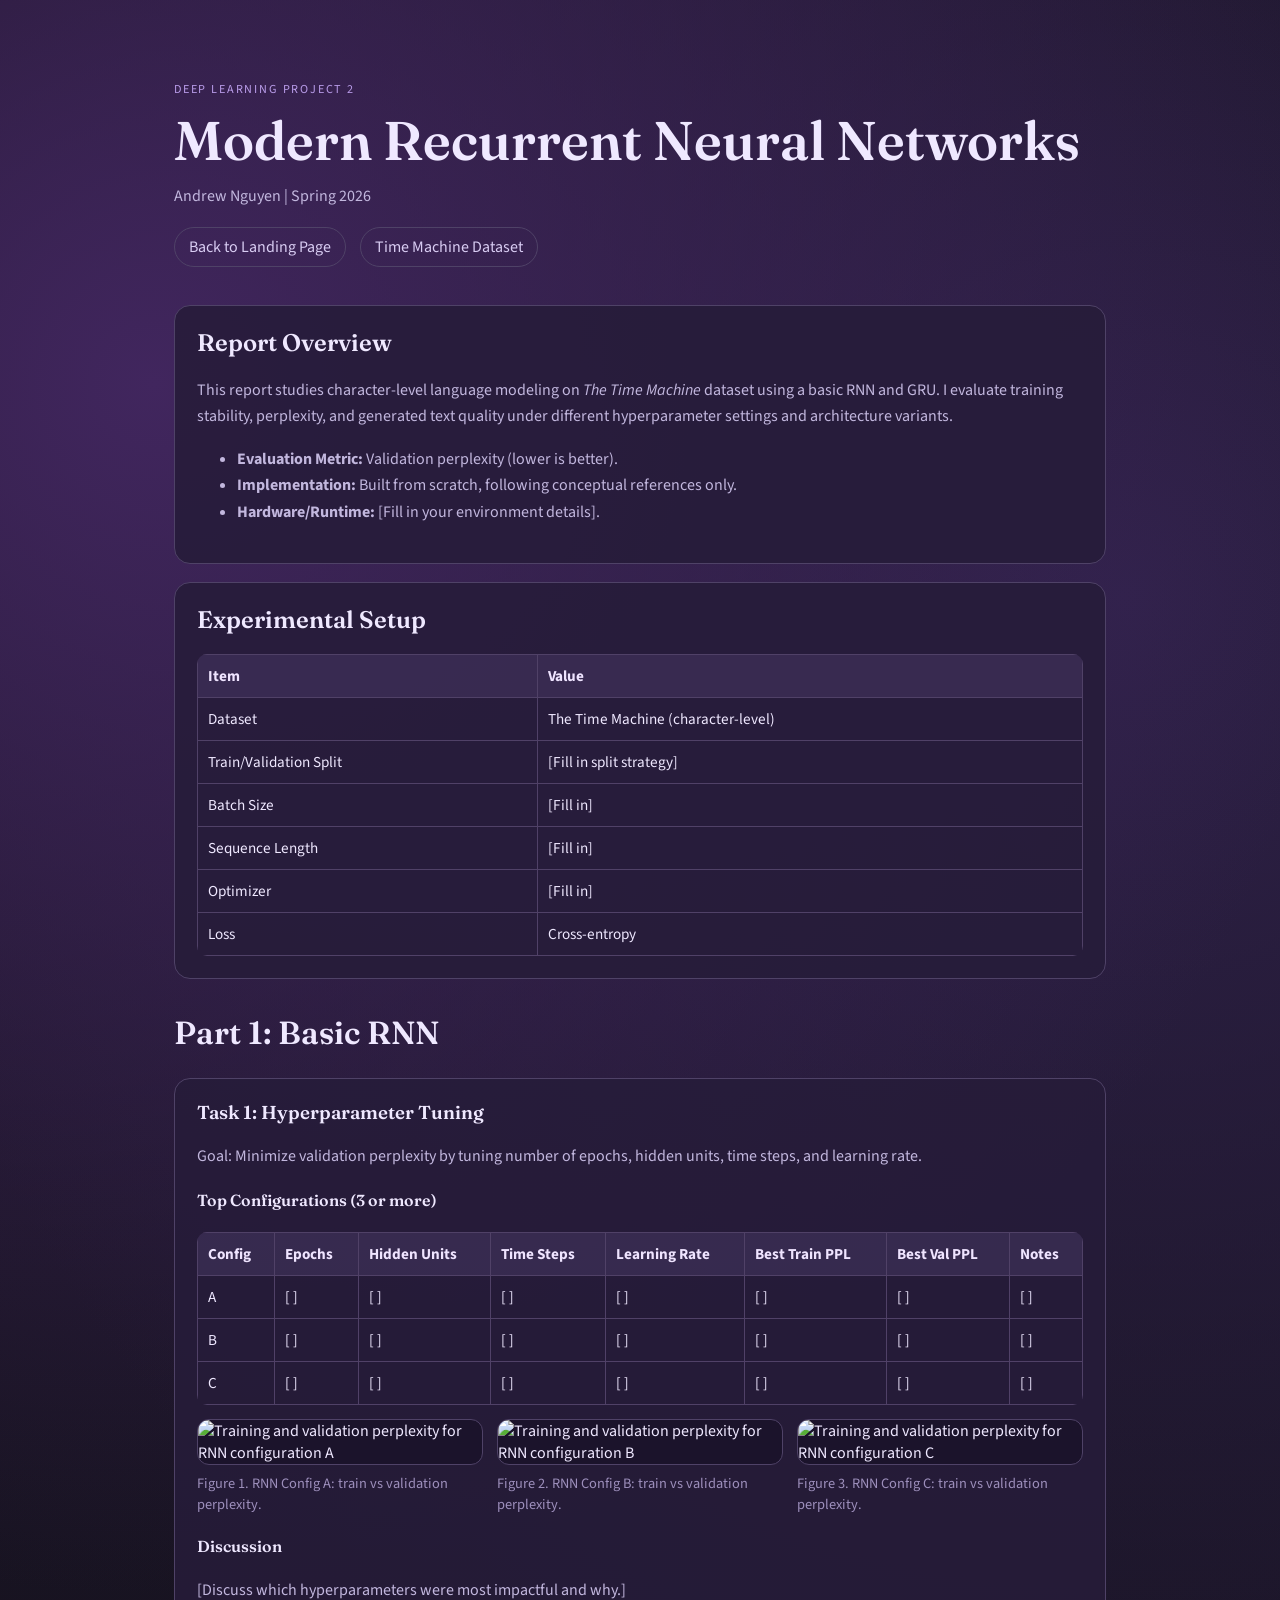
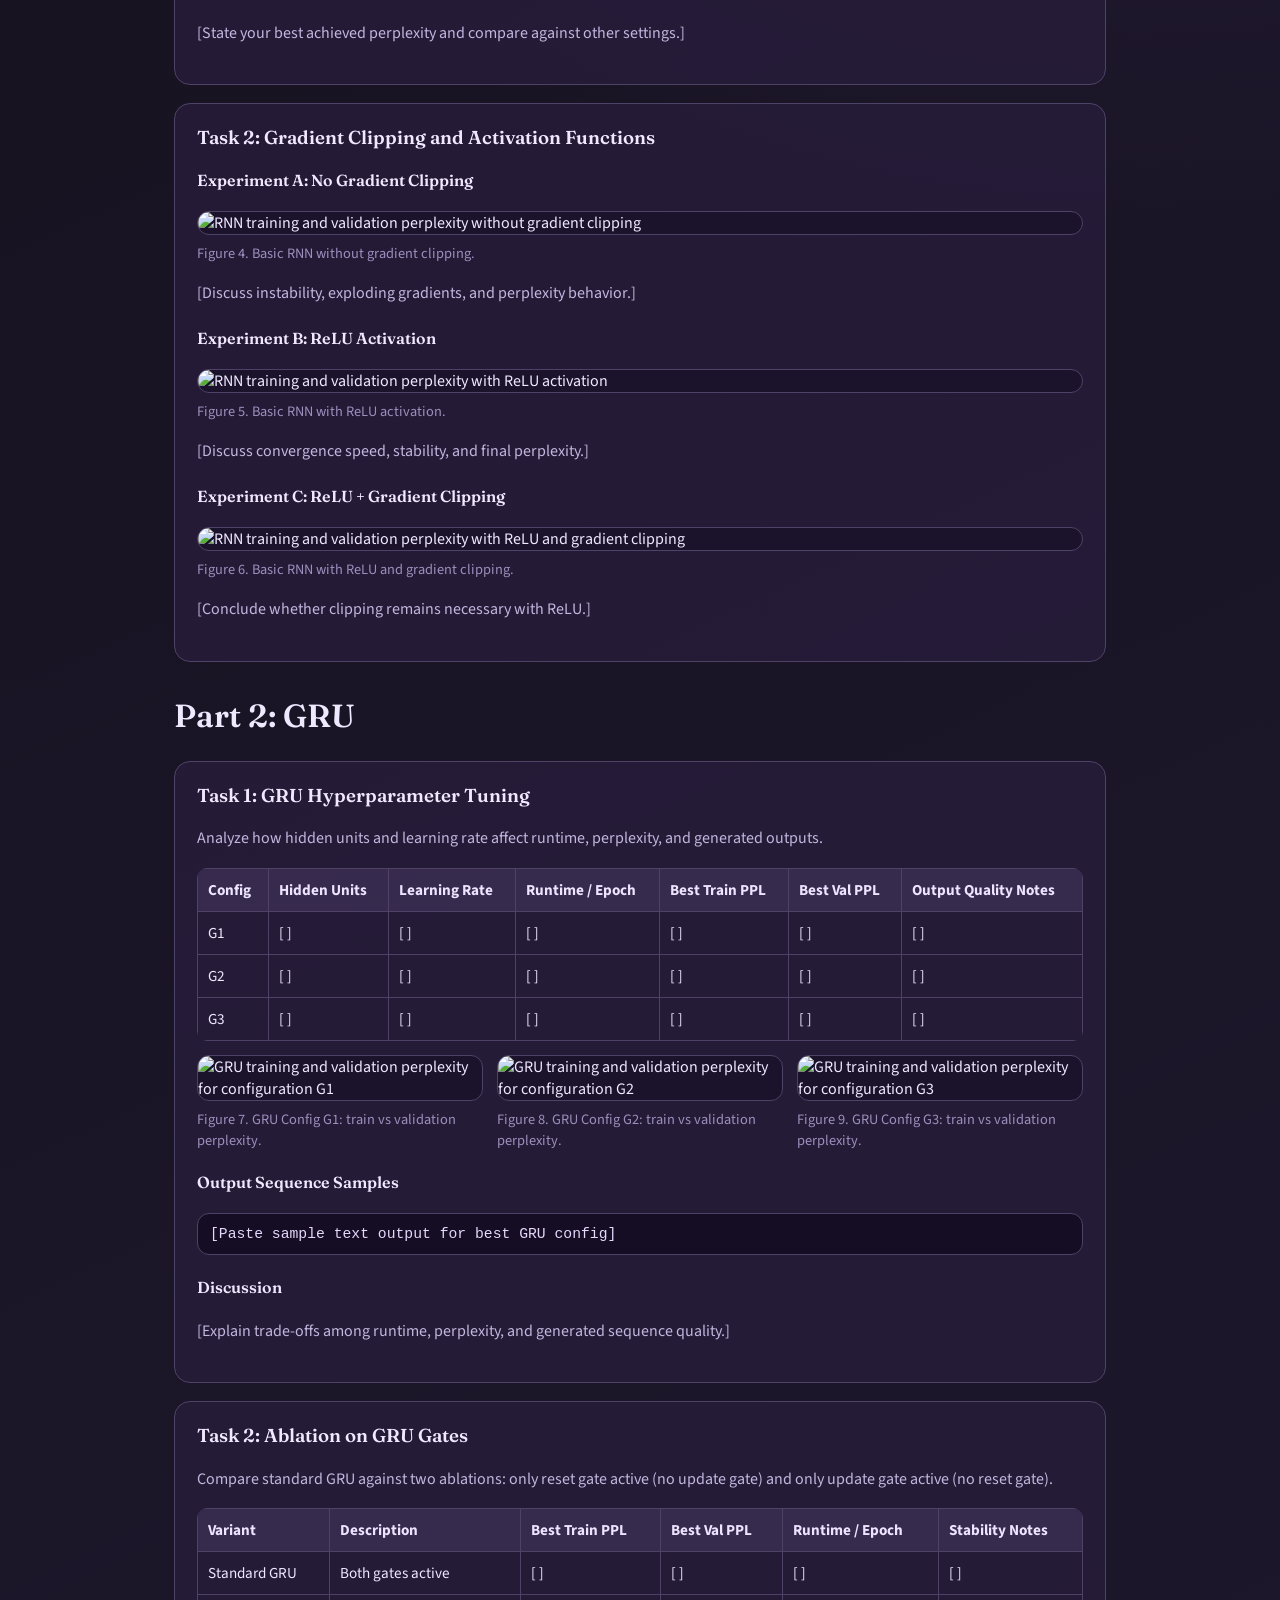
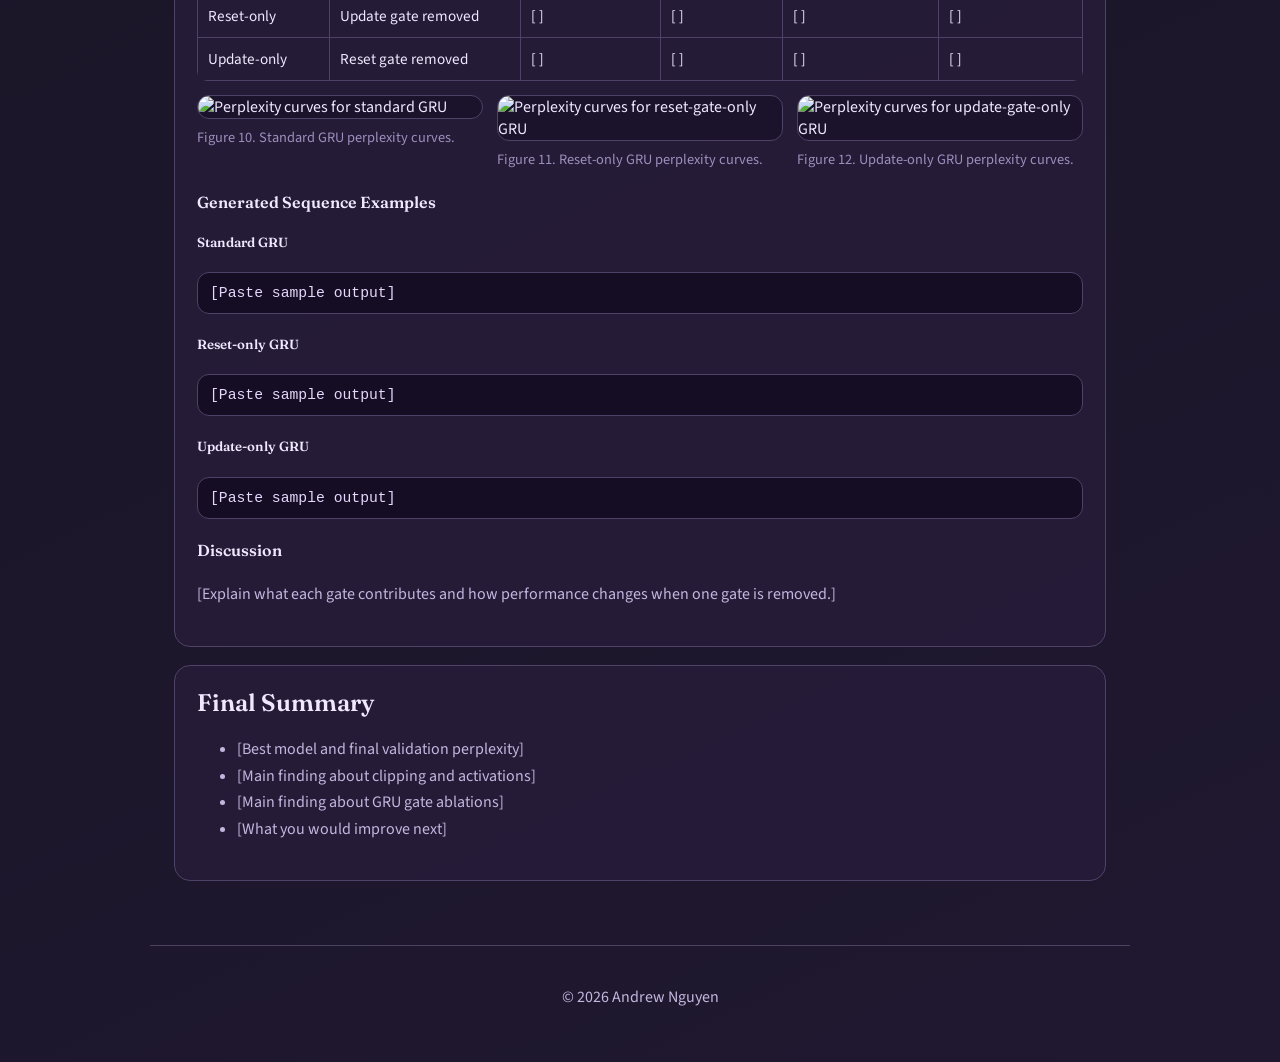
==== project2/index.html @ e14aa486 "project 2 skeleton page" ====
<!DOCTYPE html>
<html lang="en">
<head>
<meta charset="UTF-8">
<meta name="viewport" content="width=device-width, initial-scale=1.0">
<title>Project 2 | Modern Recurrent Neural Networks</title>
<link rel="preconnect" href="https://fonts.googleapis.com">
<link rel="preconnect" href="https://fonts.gstatic.com" crossorigin>
<link href="https://fonts.googleapis.com/css2?family=Fraunces:opsz,wght@9..144,500;9..144,700&family=Source+Sans+3:wght@400;500;600&display=swap" rel="stylesheet">
<link rel="stylesheet" href="project2.css">
</head>
<body>

<header class="hero">
  <p class="eyebrow">Deep Learning Project 2</p>
  <h1>Modern Recurrent Neural Networks</h1>
  <p class="subtitle">Andrew Nguyen | Spring 2026</p>
  <div class="hero-links">
    <a href="../index.html">Back to Landing Page</a>
    <a href="https://www.kaggle.com/datasets/alincijov/time-machine" target="_blank" rel="noopener noreferrer">Time Machine Dataset</a>
  </div>
</header>

<main class="container">
  <section class="card">
    <h2>Report Overview</h2>
    <p>
      This report studies character-level language modeling on <em>The Time Machine</em> dataset
      using a basic RNN and GRU. I evaluate training stability, perplexity, and generated text quality
      under different hyperparameter settings and architecture variants.
    </p>
    <ul>
      <li><strong>Evaluation Metric:</strong> Validation perplexity (lower is better).</li>
      <li><strong>Implementation:</strong> Built from scratch, following conceptual references only.</li>
      <li><strong>Hardware/Runtime:</strong> [Fill in your environment details].</li>
    </ul>
  </section>

  <section class="card">
    <h2>Experimental Setup</h2>
    <table>
      <thead>
        <tr>
          <th>Item</th>
          <th>Value</th>
        </tr>
      </thead>
      <tbody>
        <tr><td>Dataset</td><td>The Time Machine (character-level)</td></tr>
        <tr><td>Train/Validation Split</td><td>[Fill in split strategy]</td></tr>
        <tr><td>Batch Size</td><td>[Fill in]</td></tr>
        <tr><td>Sequence Length</td><td>[Fill in]</td></tr>
        <tr><td>Optimizer</td><td>[Fill in]</td></tr>
        <tr><td>Loss</td><td>Cross-entropy</td></tr>
      </tbody>
    </table>
  </section>

  <section class="section-title">
    <h2>Part 1: Basic RNN</h2>
  </section>

  <section class="card">
    <h3>Task 1: Hyperparameter Tuning</h3>
    <p>
      Goal: Minimize validation perplexity by tuning number of epochs, hidden units,
      time steps, and learning rate.
    </p>

    <h4>Top Configurations (3 or more)</h4>
    <table>
      <thead>
        <tr>
          <th>Config</th>
          <th>Epochs</th>
          <th>Hidden Units</th>
          <th>Time Steps</th>
          <th>Learning Rate</th>
          <th>Best Train PPL</th>
          <th>Best Val PPL</th>
          <th>Notes</th>
        </tr>
      </thead>
      <tbody>
        <tr><td>A</td><td>[ ]</td><td>[ ]</td><td>[ ]</td><td>[ ]</td><td>[ ]</td><td>[ ]</td><td>[ ]</td></tr>
        <tr><td>B</td><td>[ ]</td><td>[ ]</td><td>[ ]</td><td>[ ]</td><td>[ ]</td><td>[ ]</td><td>[ ]</td></tr>
        <tr><td>C</td><td>[ ]</td><td>[ ]</td><td>[ ]</td><td>[ ]</td><td>[ ]</td><td>[ ]</td><td>[ ]</td></tr>
      </tbody>
    </table>

    <div class="figure-grid">
      <figure>
        <img src="images/rnn_config_a_ppl.png" alt="Training and validation perplexity for RNN configuration A">
        <figcaption>Figure 1. RNN Config A: train vs validation perplexity.</figcaption>
      </figure>
      <figure>
        <img src="images/rnn_config_b_ppl.png" alt="Training and validation perplexity for RNN configuration B">
        <figcaption>Figure 2. RNN Config B: train vs validation perplexity.</figcaption>
      </figure>
      <figure>
        <img src="images/rnn_config_c_ppl.png" alt="Training and validation perplexity for RNN configuration C">
        <figcaption>Figure 3. RNN Config C: train vs validation perplexity.</figcaption>
      </figure>
    </div>

    <h4>Discussion</h4>
    <p>[Discuss which hyperparameters were most impactful and why.]</p>
    <p>[State your best achieved perplexity and compare against other settings.]</p>
  </section>

  <section class="card">
    <h3>Task 2: Gradient Clipping and Activation Functions</h3>

    <h4>Experiment A: No Gradient Clipping</h4>
    <figure>
      <img src="images/rnn_no_clip_ppl.png" alt="RNN training and validation perplexity without gradient clipping">
      <figcaption>Figure 4. Basic RNN without gradient clipping.</figcaption>
    </figure>
    <p>[Discuss instability, exploding gradients, and perplexity behavior.]</p>

    <h4>Experiment B: ReLU Activation</h4>
    <figure>
      <img src="images/rnn_relu_ppl.png" alt="RNN training and validation perplexity with ReLU activation">
      <figcaption>Figure 5. Basic RNN with ReLU activation.</figcaption>
    </figure>
    <p>[Discuss convergence speed, stability, and final perplexity.]</p>

    <h4>Experiment C: ReLU + Gradient Clipping</h4>
    <figure>
      <img src="images/rnn_relu_clip_ppl.png" alt="RNN training and validation perplexity with ReLU and gradient clipping">
      <figcaption>Figure 6. Basic RNN with ReLU and gradient clipping.</figcaption>
    </figure>
    <p>[Conclude whether clipping remains necessary with ReLU.]</p>
  </section>

  <section class="section-title">
    <h2>Part 2: GRU</h2>
  </section>

  <section class="card">
    <h3>Task 1: GRU Hyperparameter Tuning</h3>
    <p>
      Analyze how hidden units and learning rate affect runtime, perplexity, and generated outputs.
    </p>

    <table>
      <thead>
        <tr>
          <th>Config</th>
          <th>Hidden Units</th>
          <th>Learning Rate</th>
          <th>Runtime / Epoch</th>
          <th>Best Train PPL</th>
          <th>Best Val PPL</th>
          <th>Output Quality Notes</th>
        </tr>
      </thead>
      <tbody>
        <tr><td>G1</td><td>[ ]</td><td>[ ]</td><td>[ ]</td><td>[ ]</td><td>[ ]</td><td>[ ]</td></tr>
        <tr><td>G2</td><td>[ ]</td><td>[ ]</td><td>[ ]</td><td>[ ]</td><td>[ ]</td><td>[ ]</td></tr>
        <tr><td>G3</td><td>[ ]</td><td>[ ]</td><td>[ ]</td><td>[ ]</td><td>[ ]</td><td>[ ]</td></tr>
      </tbody>
    </table>

    <div class="figure-grid">
      <figure>
        <img src="images/gru_config_g1_ppl.png" alt="GRU training and validation perplexity for configuration G1">
        <figcaption>Figure 7. GRU Config G1: train vs validation perplexity.</figcaption>
      </figure>
      <figure>
        <img src="images/gru_config_g2_ppl.png" alt="GRU training and validation perplexity for configuration G2">
        <figcaption>Figure 8. GRU Config G2: train vs validation perplexity.</figcaption>
      </figure>
      <figure>
        <img src="images/gru_config_g3_ppl.png" alt="GRU training and validation perplexity for configuration G3">
        <figcaption>Figure 9. GRU Config G3: train vs validation perplexity.</figcaption>
      </figure>
    </div>

    <h4>Output Sequence Samples</h4>
    <pre><code>[Paste sample text output for best GRU config]</code></pre>

    <h4>Discussion</h4>
    <p>[Explain trade-offs among runtime, perplexity, and generated sequence quality.]</p>
  </section>

  <section class="card">
    <h3>Task 2: Ablation on GRU Gates</h3>
    <p>
      Compare standard GRU against two ablations:
      only reset gate active (no update gate) and only update gate active (no reset gate).
    </p>

    <table>
      <thead>
        <tr>
          <th>Variant</th>
          <th>Description</th>
          <th>Best Train PPL</th>
          <th>Best Val PPL</th>
          <th>Runtime / Epoch</th>
          <th>Stability Notes</th>
        </tr>
      </thead>
      <tbody>
        <tr><td>Standard GRU</td><td>Both gates active</td><td>[ ]</td><td>[ ]</td><td>[ ]</td><td>[ ]</td></tr>
        <tr><td>Reset-only</td><td>Update gate removed</td><td>[ ]</td><td>[ ]</td><td>[ ]</td><td>[ ]</td></tr>
        <tr><td>Update-only</td><td>Reset gate removed</td><td>[ ]</td><td>[ ]</td><td>[ ]</td><td>[ ]</td></tr>
      </tbody>
    </table>

    <div class="figure-grid">
      <figure>
        <img src="images/gru_standard_ppl.png" alt="Perplexity curves for standard GRU">
        <figcaption>Figure 10. Standard GRU perplexity curves.</figcaption>
      </figure>
      <figure>
        <img src="images/gru_reset_only_ppl.png" alt="Perplexity curves for reset-gate-only GRU">
        <figcaption>Figure 11. Reset-only GRU perplexity curves.</figcaption>
      </figure>
      <figure>
        <img src="images/gru_update_only_ppl.png" alt="Perplexity curves for update-gate-only GRU">
        <figcaption>Figure 12. Update-only GRU perplexity curves.</figcaption>
      </figure>
    </div>

    <h4>Generated Sequence Examples</h4>
    <h5>Standard GRU</h5>
    <pre><code>[Paste sample output]</code></pre>
    <h5>Reset-only GRU</h5>
    <pre><code>[Paste sample output]</code></pre>
    <h5>Update-only GRU</h5>
    <pre><code>[Paste sample output]</code></pre>

    <h4>Discussion</h4>
    <p>[Explain what each gate contributes and how performance changes when one gate is removed.]</p>
  </section>

  <section class="card">
    <h2>Final Summary</h2>
    <ul>
      <li>[Best model and final validation perplexity]</li>
      <li>[Main finding about clipping and activations]</li>
      <li>[Main finding about GRU gate ablations]</li>
      <li>[What you would improve next]</li>
    </ul>
  </section>
</main>

<footer class="site-footer">
  <p>© 2026 Andrew Nguyen</p>
</footer>

</body>
</html>
---- project2/project2.css ----
:root {
  --bg-dark: #14111a;
  --bg-mid: #1f1830;
  --panel: rgba(38, 28, 57, 0.88);
  --line: #4f4267;
  --text-main: #efe8ff;
  --text-soft: #c2b7de;
  --text-muted: #9d8fbc;
  --accent: #d9cdf3;
  --accent-strong: #b99ce9;
}

* {
  box-sizing: border-box;
}

body {
  margin: 0;
  min-height: 100vh;
  font-family: "Source Sans 3", "Trebuchet MS", sans-serif;
  color: var(--text-main);
  background:
    radial-gradient(circle at 12% 9%, #41265e 0%, rgba(65, 38, 94, 0) 30%),
    radial-gradient(circle at 88% 14%, #2f2149 0%, rgba(47, 33, 73, 0) 33%),
    linear-gradient(155deg, var(--bg-dark) 0%, var(--bg-mid) 100%);
}

.hero {
  max-width: 980px;
  margin: 0 auto;
  padding: 80px 24px 30px;
}

.eyebrow {
  margin: 0;
  font-size: 0.76rem;
  letter-spacing: 0.15em;
  text-transform: uppercase;
  color: var(--accent-strong);
}

h1,
h2,
h3,
h4,
h5 {
  font-family: "Fraunces", Georgia, serif;
  font-weight: 600;
}

.hero h1 {
  margin: 12px 0 0;
  font-size: clamp(2rem, 6vw, 3.4rem);
  line-height: 1.08;
}

.subtitle {
  margin: 12px 0 0;
  color: var(--text-soft);
}

.hero-links {
  margin-top: 18px;
  display: flex;
  gap: 14px;
  flex-wrap: wrap;
}

.hero-links a {
  color: var(--accent);
  text-decoration: none;
  border: 1px solid var(--line);
  border-radius: 999px;
  padding: 8px 14px;
}

.hero-links a:hover,
.hero-links a:focus-visible {
  border-color: var(--accent-strong);
  background: rgba(185, 156, 233, 0.14);
}

.container {
  max-width: 980px;
  margin: 0 auto;
  padding: 8px 24px 64px;
  display: grid;
  gap: 18px;
}

.section-title {
  margin-top: 8px;
}

.section-title h2 {
  margin: 8px 0;
  font-size: clamp(1.4rem, 3.4vw, 2rem);
}

.card {
  border: 1px solid var(--line);
  border-radius: 16px;
  background: var(--panel);
  padding: 22px;
}

.card h2,
.card h3 {
  margin-top: 0;
}

p,
li {
  color: var(--text-soft);
  line-height: 1.65;
}

table {
  width: 100%;
  border-collapse: collapse;
  margin-top: 10px;
  overflow: hidden;
  border-radius: 10px;
}

th,
td {
  border: 1px solid #504167;
  padding: 10px;
  text-align: left;
  vertical-align: top;
  font-size: 0.95rem;
}

th {
  background: rgba(88, 70, 120, 0.34);
  color: #efe4ff;
}

.figure-grid {
  margin-top: 14px;
  display: grid;
  gap: 14px;
  grid-template-columns: repeat(auto-fit, minmax(220px, 1fr));
}

figure {
  margin: 0;
}

img {
  width: 100%;
  border-radius: 12px;
  border: 1px solid var(--line);
  background: rgba(25, 18, 40, 0.8);
  display: block;
}

figcaption {
  margin-top: 8px;
  color: var(--text-muted);
  font-size: 0.9rem;
}

pre {
  margin-top: 8px;
  background: rgba(20, 13, 34, 0.92);
  border: 1px solid var(--line);
  border-radius: 12px;
  padding: 12px;
  overflow-x: auto;
}

code {
  font-family: Consolas, "Courier New", monospace;
  font-size: 0.92rem;
  color: #e4d8fc;
}

.site-footer {
  max-width: 980px;
  margin: 0 auto;
  border-top: 1px solid rgba(157, 143, 188, 0.35);
  text-align: center;
  color: var(--text-muted);
  padding: 22px 24px 36px;
}

@media (max-width: 760px) {
  .hero {
    padding: 62px 18px 24px;
  }

  .container {
    padding: 8px 18px 48px;
  }

  .card {
    padding: 18px;
  }

  th,
  td {
    font-size: 0.88rem;
    padding: 8px;
  }
}
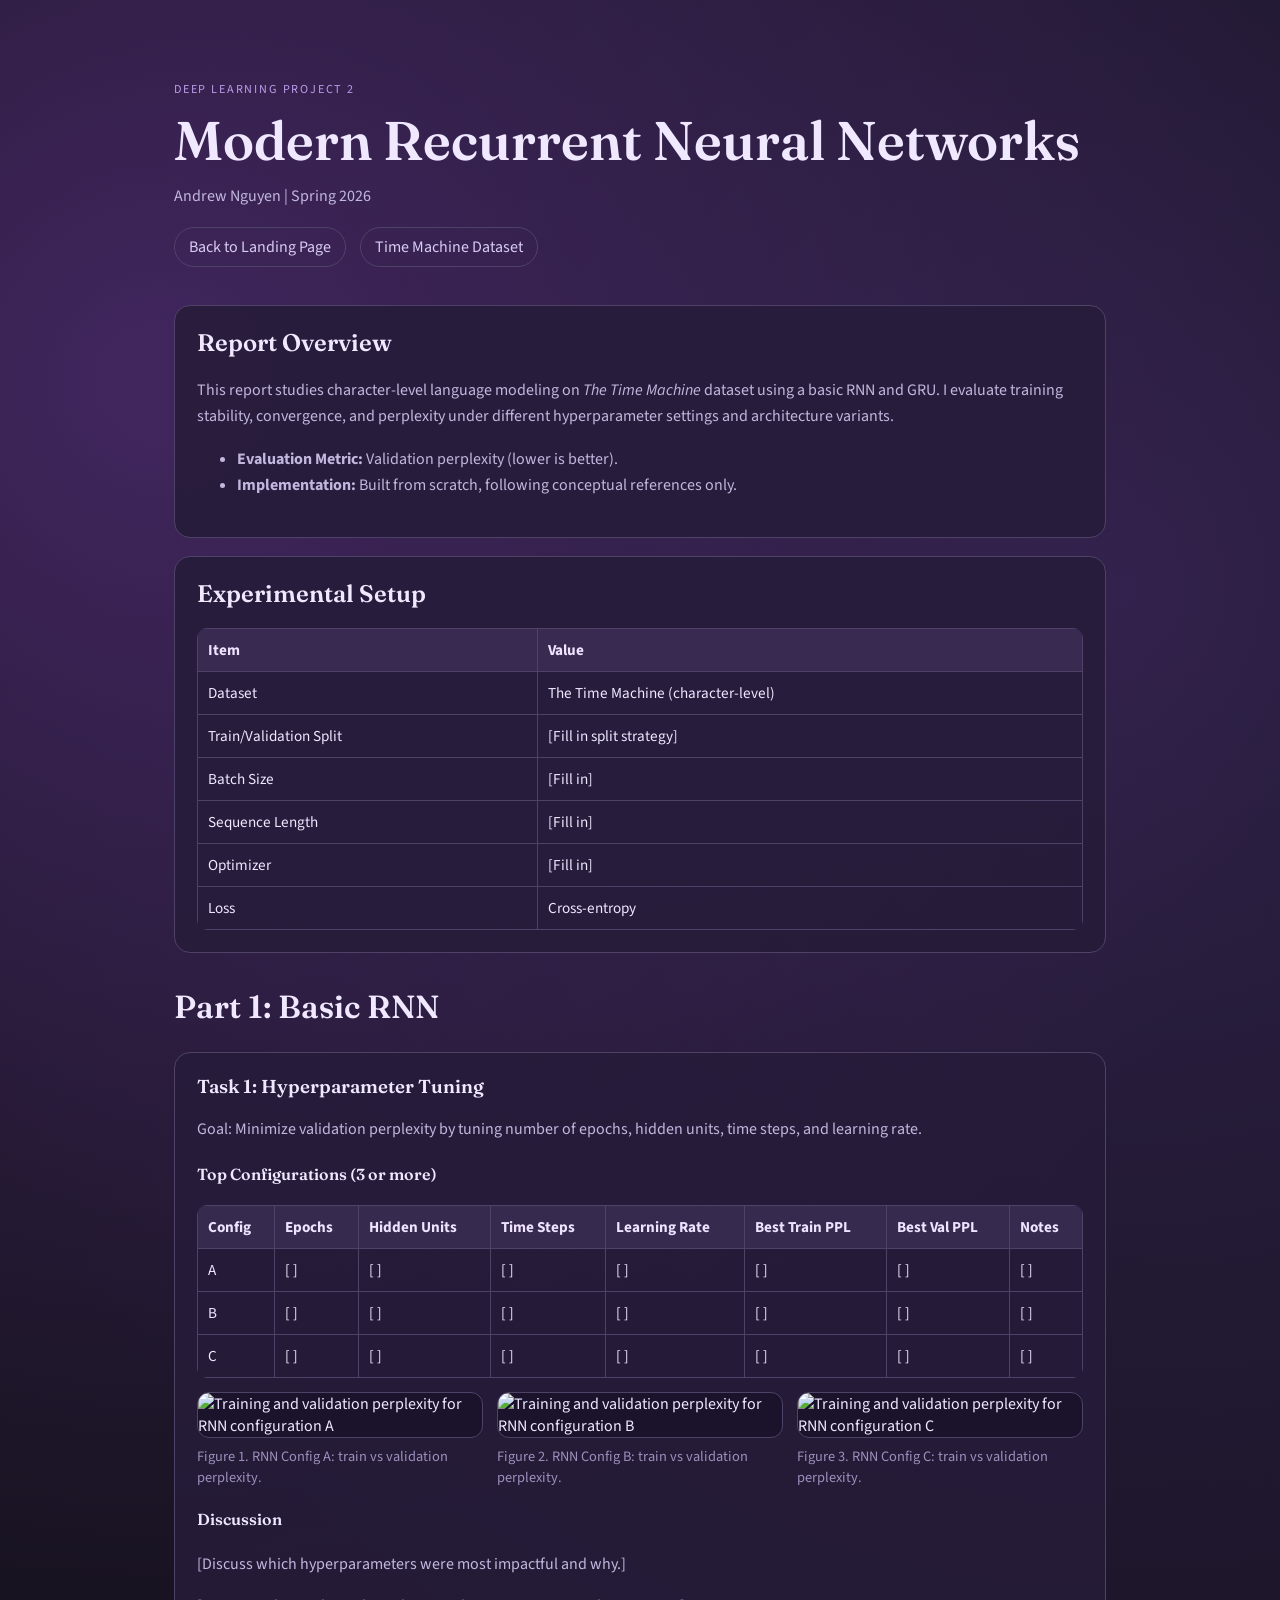
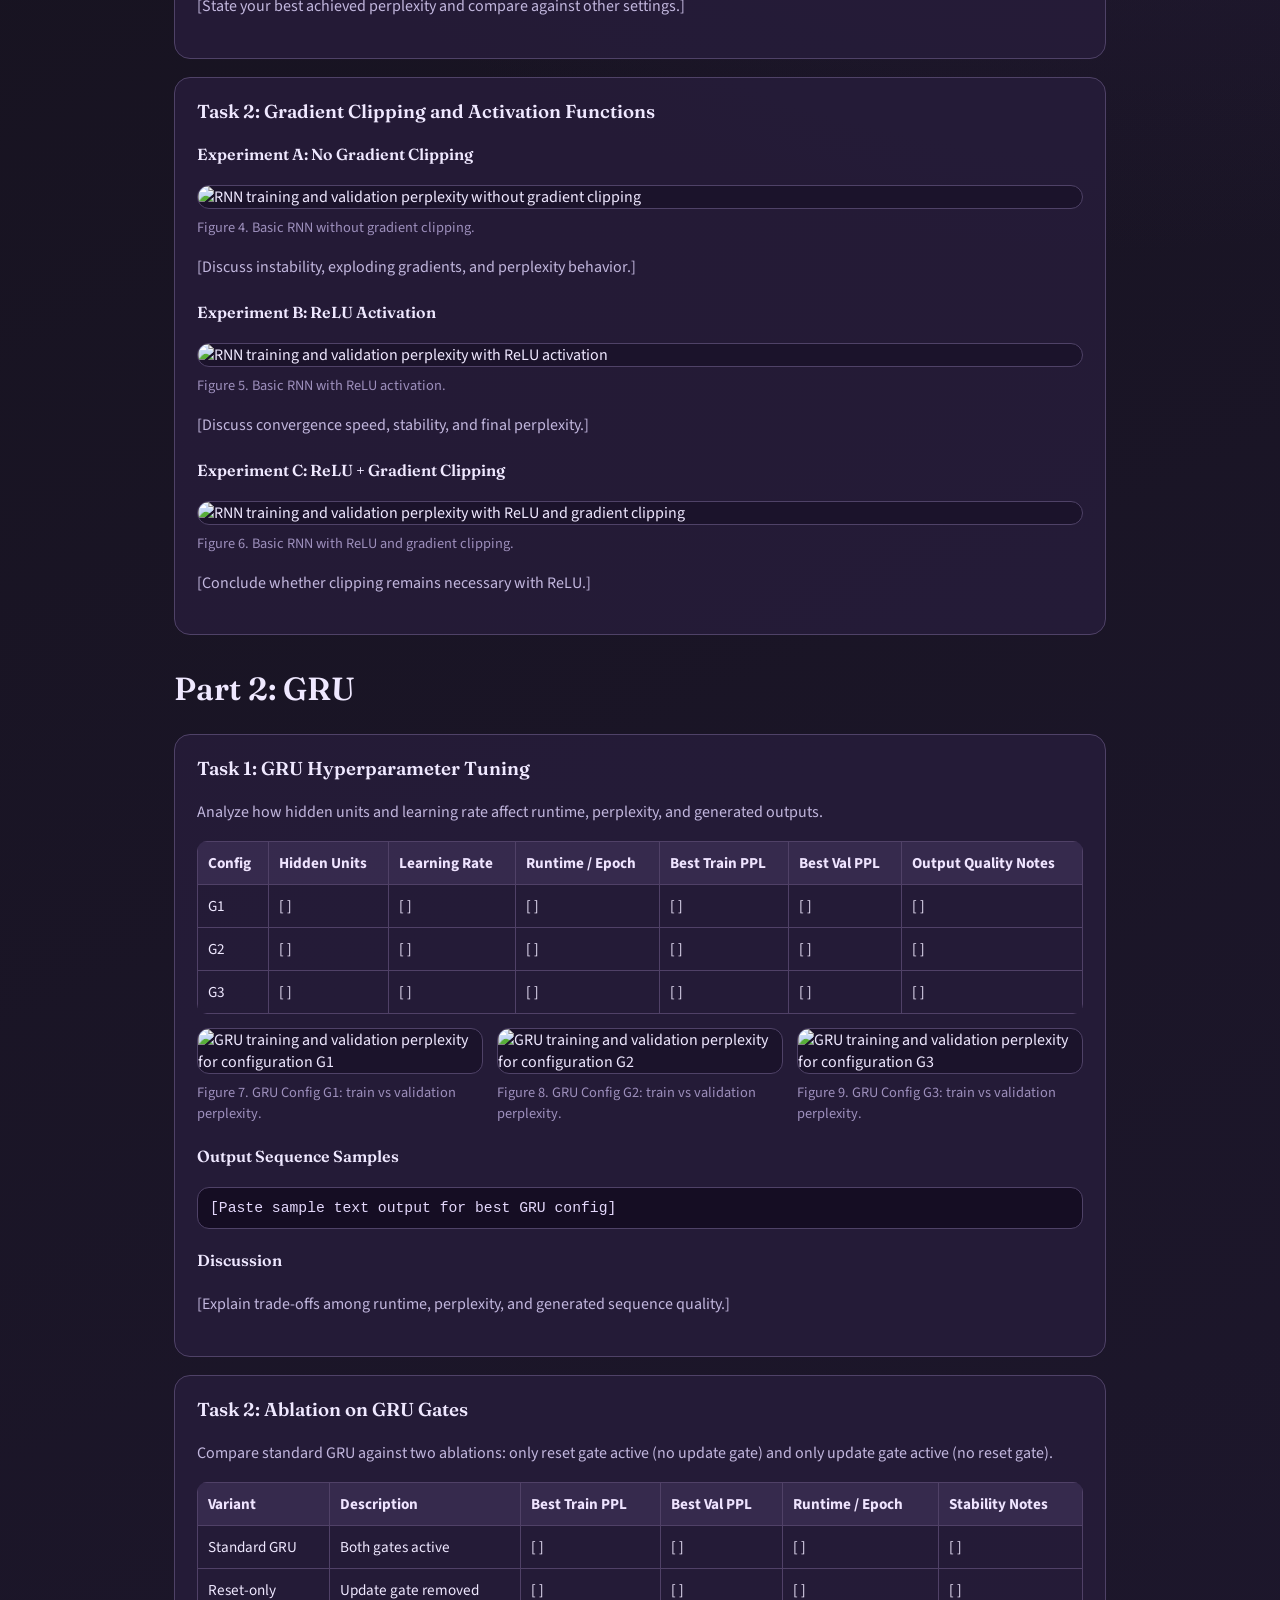
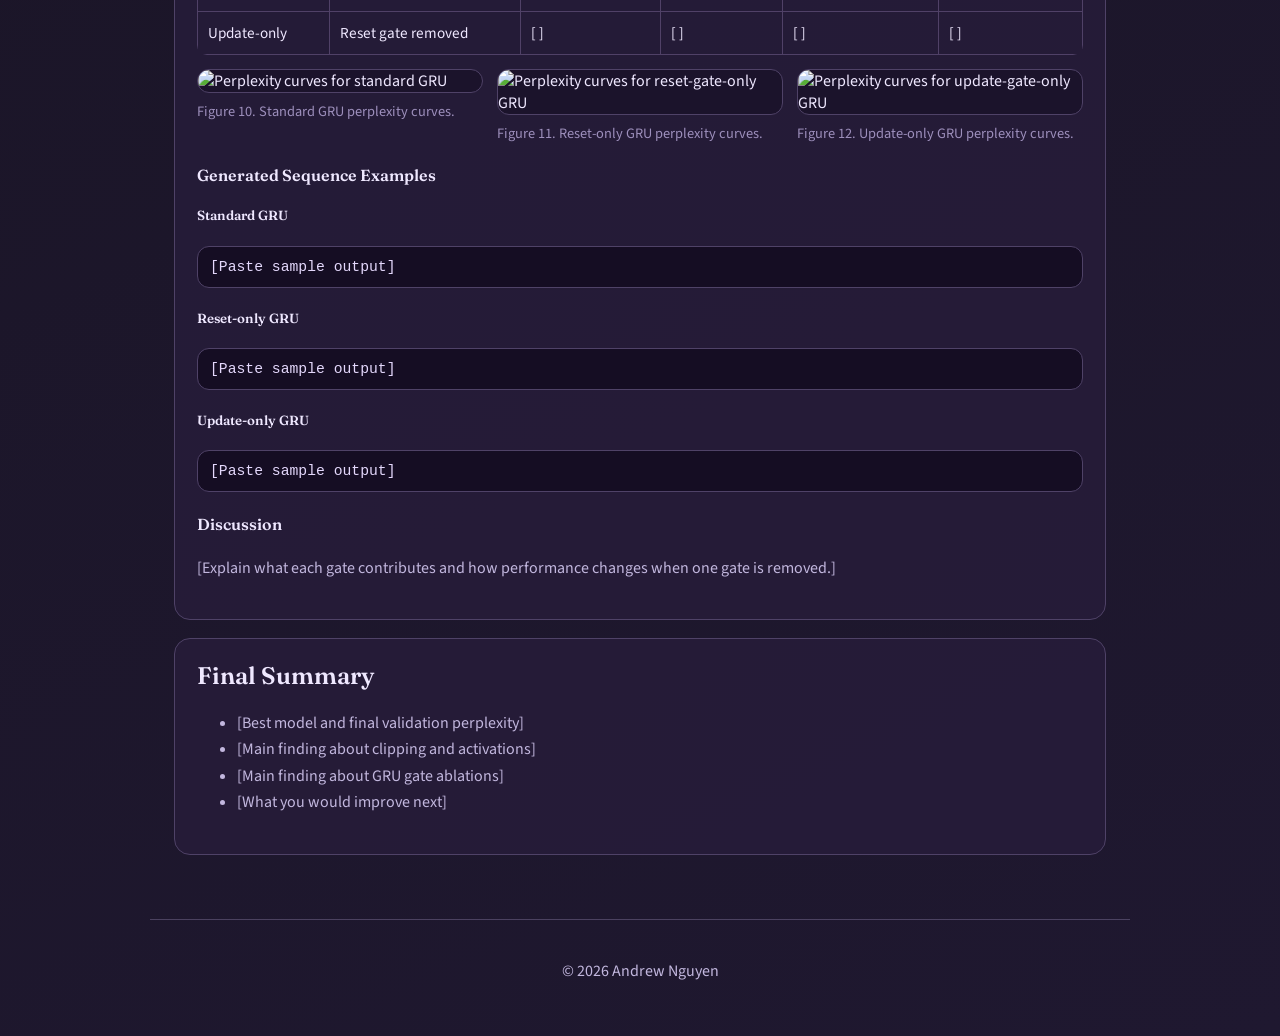
==== commit c5cc6a6b: "Update index.html" ====
--- a/project2/index.html
+++ b/project2/index.html
@@ -26,13 +26,12 @@
     <h2>Report Overview</h2>
     <p>
       This report studies character-level language modeling on <em>The Time Machine</em> dataset
-      using a basic RNN and GRU. I evaluate training stability, perplexity, and generated text quality
+      using a basic RNN and GRU. I evaluate training stability, convergence, and perplexity
       under different hyperparameter settings and architecture variants.
     </p>
     <ul>
       <li><strong>Evaluation Metric:</strong> Validation perplexity (lower is better).</li>
       <li><strong>Implementation:</strong> Built from scratch, following conceptual references only.</li>
-      <li><strong>Hardware/Runtime:</strong> [Fill in your environment details].</li>
     </ul>
   </section>
 
@@ -253,3 +252,4 @@
 
 </body>
 </html>
+
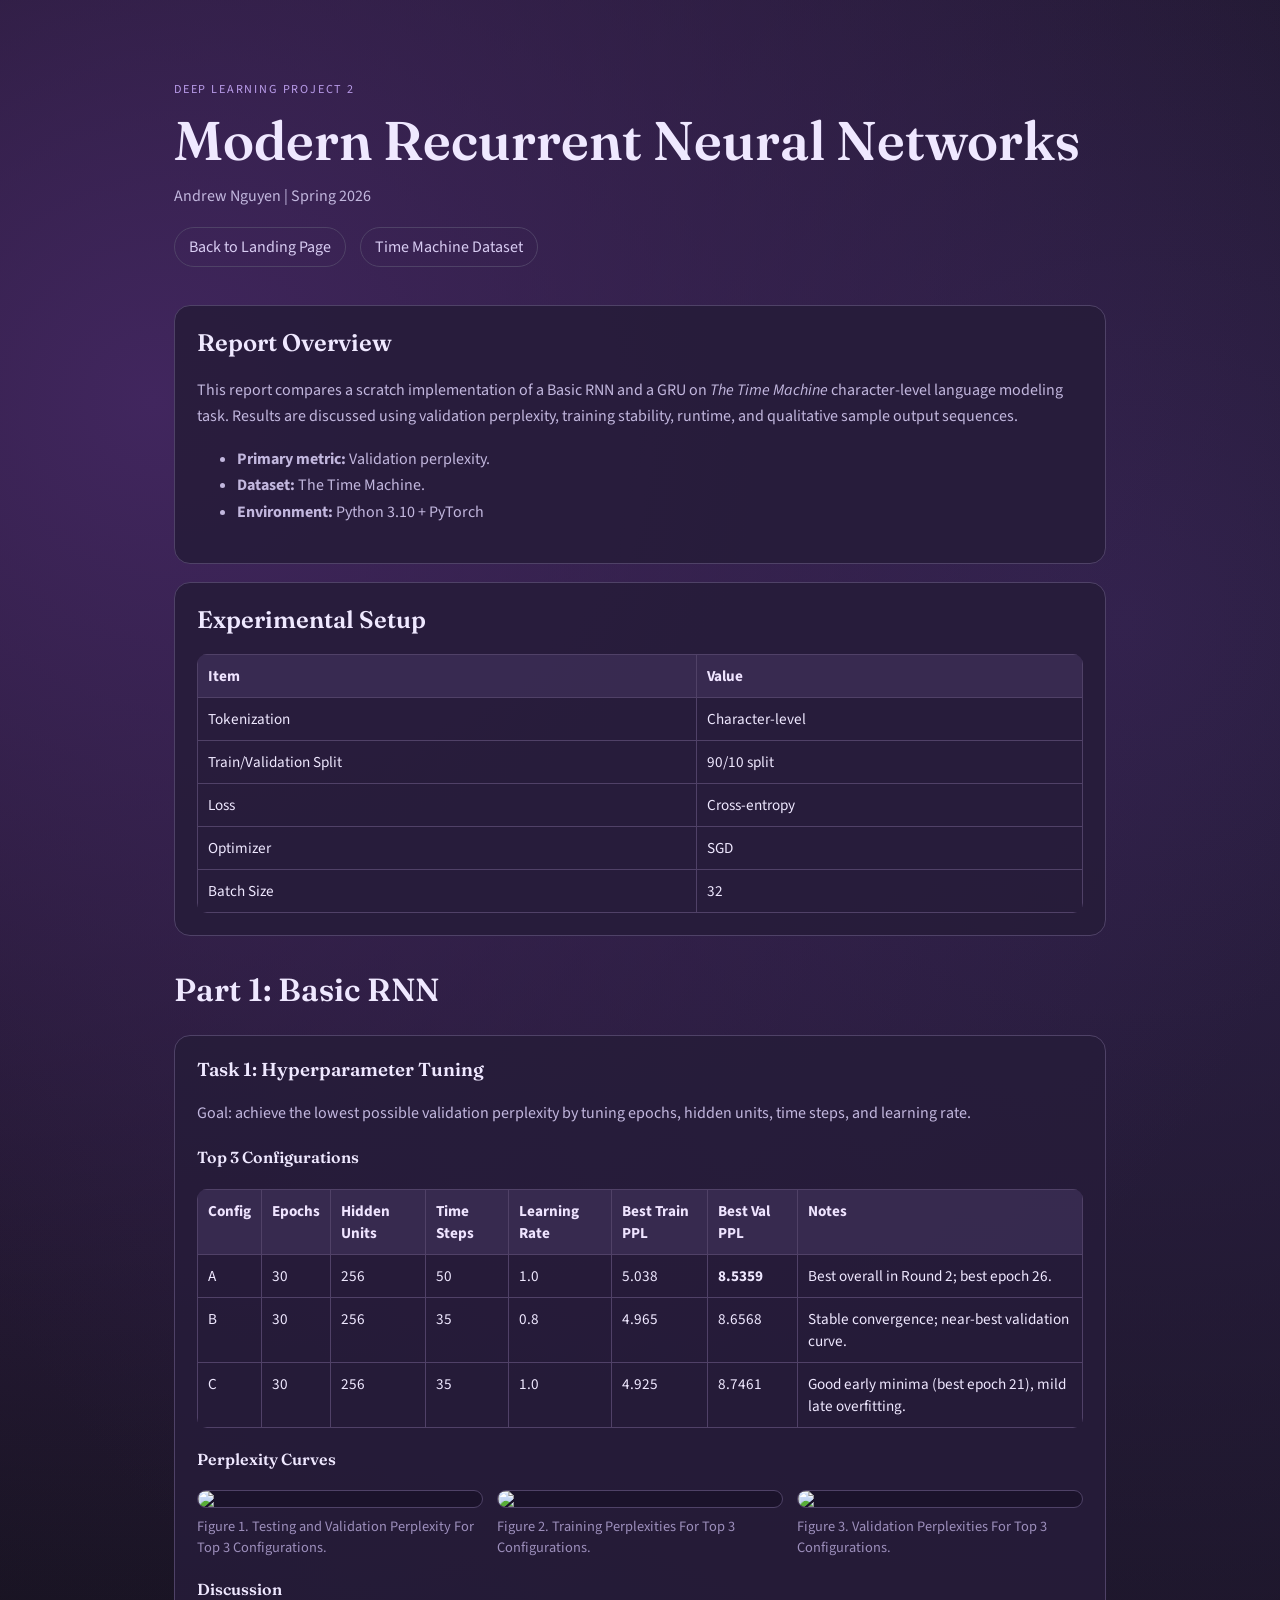
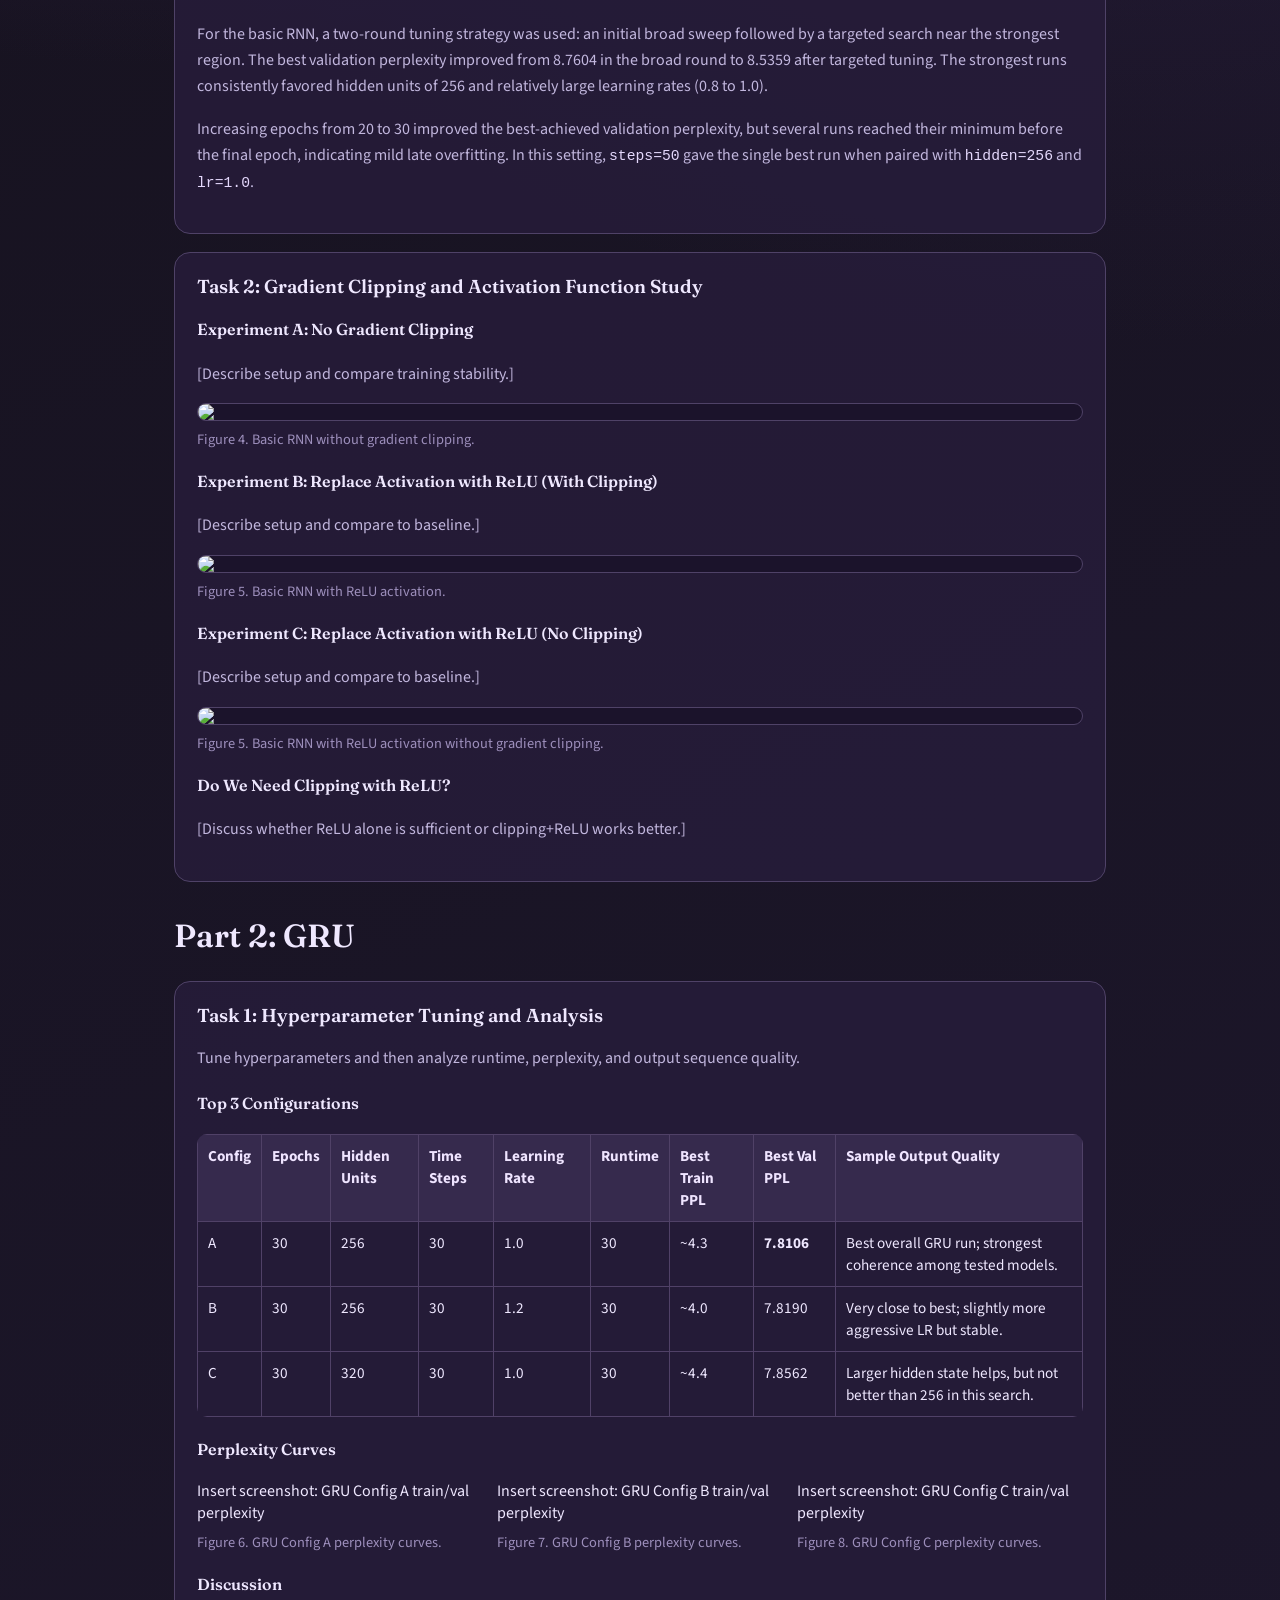
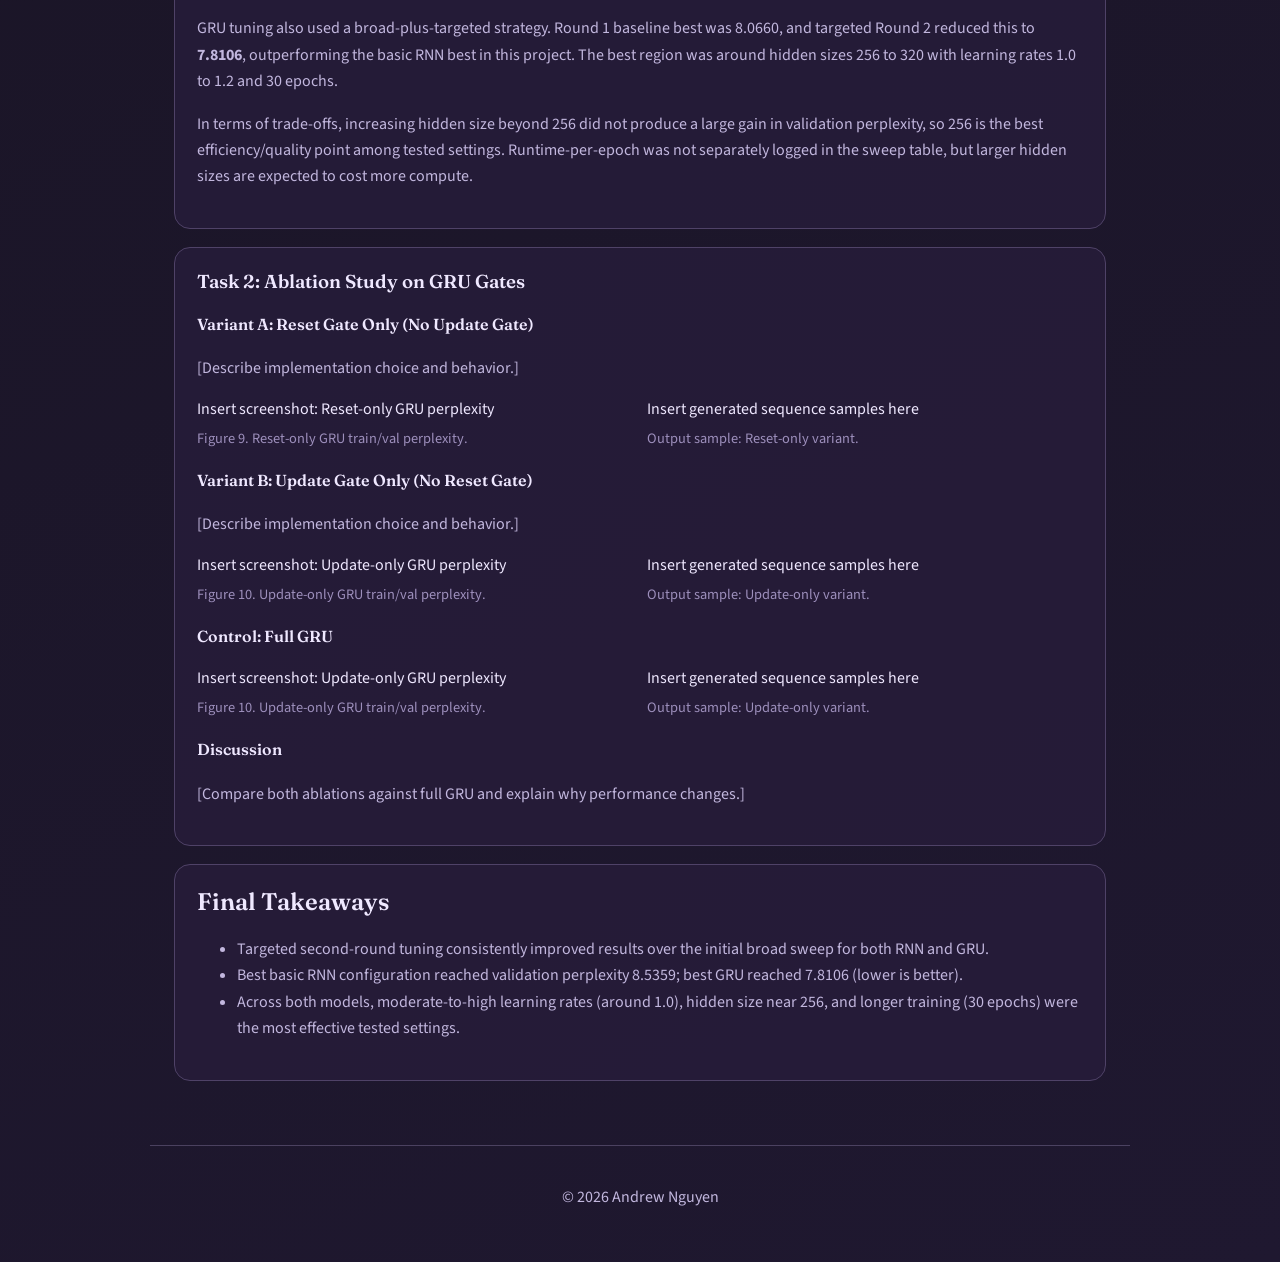
==== commit 67b6e1ff: "Update index.html" ====
--- a/project2/index.html
+++ b/project2/index.html
@@ -17,7 +17,7 @@
   <p class="subtitle">Andrew Nguyen | Spring 2026</p>
   <div class="hero-links">
     <a href="../index.html">Back to Landing Page</a>
-    <a href="https://www.kaggle.com/datasets/alincijov/time-machine" target="_blank" rel="noopener noreferrer">Time Machine Dataset</a>
+    <a href="https://www.kaggle.com/datasets/alincijov/time-machine" target="_blank">Time Machine Dataset</a>
   </div>
 </header>
 
@@ -25,13 +25,15 @@
   <section class="card">
     <h2>Report Overview</h2>
     <p>
-      This report studies character-level language modeling on <em>The Time Machine</em> dataset
-      using a basic RNN and GRU. I evaluate training stability, convergence, and perplexity
-      under different hyperparameter settings and architecture variants.
+      This report compares a scratch implementation of a Basic RNN and a GRU on
+      <em>The Time Machine</em> character-level language modeling task. Results are
+      discussed using validation perplexity, training stability, runtime, and
+      qualitative sample output sequences.
     </p>
     <ul>
-      <li><strong>Evaluation Metric:</strong> Validation perplexity (lower is better).</li>
-      <li><strong>Implementation:</strong> Built from scratch, following conceptual references only.</li>
+      <li><strong>Primary metric:</strong> Validation perplexity.</li>
+      <li><strong>Dataset:</strong> The Time Machine.</li>
+      <li><strong>Environment:</strong> Python 3.10 + PyTorch</li>
     </ul>
   </section>
 
@@ -45,12 +47,11 @@
         </tr>
       </thead>
       <tbody>
-        <tr><td>Dataset</td><td>The Time Machine (character-level)</td></tr>
-        <tr><td>Train/Validation Split</td><td>[Fill in split strategy]</td></tr>
-        <tr><td>Batch Size</td><td>[Fill in]</td></tr>
-        <tr><td>Sequence Length</td><td>[Fill in]</td></tr>
-        <tr><td>Optimizer</td><td>[Fill in]</td></tr>
+        <tr><td>Tokenization</td><td>Character-level</td></tr>
+        <tr><td>Train/Validation Split</td><td>90/10 split</td></tr>
         <tr><td>Loss</td><td>Cross-entropy</td></tr>
+        <tr><td>Optimizer</td><td>SGD</td></tr>
+        <tr><td>Batch Size</td><td>32</td></tr>
       </tbody>
     </table>
   </section>
@@ -62,11 +63,11 @@
   <section class="card">
     <h3>Task 1: Hyperparameter Tuning</h3>
     <p>
-      Goal: Minimize validation perplexity by tuning number of epochs, hidden units,
-      time steps, and learning rate.
-    </p>
-
-    <h4>Top Configurations (3 or more)</h4>
+      Goal: achieve the lowest possible validation perplexity by tuning epochs,
+      hidden units, time steps, and learning rate.
+    </p>
+
+    <h4>Top 3 Configurations</h4>
     <table>
       <thead>
         <tr>
@@ -81,55 +82,72 @@
         </tr>
       </thead>
       <tbody>
-        <tr><td>A</td><td>[ ]</td><td>[ ]</td><td>[ ]</td><td>[ ]</td><td>[ ]</td><td>[ ]</td><td>[ ]</td></tr>
-        <tr><td>B</td><td>[ ]</td><td>[ ]</td><td>[ ]</td><td>[ ]</td><td>[ ]</td><td>[ ]</td><td>[ ]</td></tr>
-        <tr><td>C</td><td>[ ]</td><td>[ ]</td><td>[ ]</td><td>[ ]</td><td>[ ]</td><td>[ ]</td><td>[ ]</td></tr>
+        <tr><td>A</td><td>30</td><td>256</td><td>50</td><td>1.0</td><td>5.038</td><td><strong>8.5359</strong></td><td>Best overall in Round 2; best epoch 26.</td></tr>
+        <tr><td>B</td><td>30</td><td>256</td><td>35</td><td>0.8</td><td>4.965</td><td>8.6568</td><td>Stable convergence; near-best validation curve.</td></tr>
+        <tr><td>C</td><td>30</td><td>256</td><td>35</td><td>1.0</td><td>4.925</td><td>8.7461</td><td>Good early minima (best epoch 21), mild late overfitting.</td></tr>
       </tbody>
     </table>
 
-    <div class="figure-grid">
-      <figure>
-        <img src="images/rnn_config_a_ppl.png" alt="Training and validation perplexity for RNN configuration A">
-        <figcaption>Figure 1. RNN Config A: train vs validation perplexity.</figcaption>
-      </figure>
-      <figure>
-        <img src="images/rnn_config_b_ppl.png" alt="Training and validation perplexity for RNN configuration B">
-        <figcaption>Figure 2. RNN Config B: train vs validation perplexity.</figcaption>
-      </figure>
-      <figure>
-        <img src="images/rnn_config_c_ppl.png" alt="Training and validation perplexity for RNN configuration C">
-        <figcaption>Figure 3. RNN Config C: train vs validation perplexity.</figcaption>
+    <h4>Perplexity Curves</h4>
+    <div class="figure-grid">
+      <figure class="placeholder-figure">
+        <div class="img-placeholder"><img src = "part1both.png"></div>
+        <figcaption>Figure 1. Testing and Validation Perplexity For Top 3 Configurations.</figcaption>
+      </figure>
+      <figure class="placeholder-figure">
+        <div class="img-placeholder"><img src = "part1train.png"></div>
+        <figcaption>Figure 2. Training Perplexities For Top 3 Configurations.</figcaption>
+      </figure>
+      <figure class="placeholder-figure">
+        <div class="img-placeholder"><img src = "part1validate.png"></div>
+        <figcaption>Figure 3. Validation Perplexities For Top 3 Configurations.</figcaption>
       </figure>
     </div>
 
     <h4>Discussion</h4>
-    <p>[Discuss which hyperparameters were most impactful and why.]</p>
-    <p>[State your best achieved perplexity and compare against other settings.]</p>
-  </section>
-
-  <section class="card">
-    <h3>Task 2: Gradient Clipping and Activation Functions</h3>
+    <p>
+      For the basic RNN, a two-round tuning strategy was used: an initial broad sweep followed by a targeted search near the strongest region.
+      The best validation perplexity improved from 8.7604 in the broad round to 8.5359 after targeted tuning.
+      The strongest runs consistently favored hidden units of 256 and relatively large learning rates (0.8 to 1.0).
+    </p>
+    <p>
+      Increasing epochs from 20 to 30 improved the best-achieved validation perplexity, but several runs reached their minimum before the final epoch,
+      indicating mild late overfitting. In this setting, <code>steps=50</code> gave the single best run when paired with <code>hidden=256</code> and <code>lr=1.0</code>.
+    </p>
+  </section>
+
+  <section class="card">
+    <h3>Task 2: Gradient Clipping and Activation Function Study</h3>
 
     <h4>Experiment A: No Gradient Clipping</h4>
-    <figure>
-      <img src="images/rnn_no_clip_ppl.png" alt="RNN training and validation perplexity without gradient clipping">
-      <figcaption>Figure 4. Basic RNN without gradient clipping.</figcaption>
-    </figure>
-    <p>[Discuss instability, exploding gradients, and perplexity behavior.]</p>
-
-    <h4>Experiment B: ReLU Activation</h4>
-    <figure>
-      <img src="images/rnn_relu_ppl.png" alt="RNN training and validation perplexity with ReLU activation">
-      <figcaption>Figure 5. Basic RNN with ReLU activation.</figcaption>
-    </figure>
-    <p>[Discuss convergence speed, stability, and final perplexity.]</p>
-
-    <h4>Experiment C: ReLU + Gradient Clipping</h4>
-    <figure>
-      <img src="images/rnn_relu_clip_ppl.png" alt="RNN training and validation perplexity with ReLU and gradient clipping">
-      <figcaption>Figure 6. Basic RNN with ReLU and gradient clipping.</figcaption>
-    </figure>
-    <p>[Conclude whether clipping remains necessary with ReLU.]</p>
+    <p>[Describe setup and compare training stability.]</p>
+    <div class="figure-grid">
+      <figure class="placeholder-figure">
+        <div class="img-placeholder"><img src="part2noclipboth.png"></div>
+        <figcaption>Figure 4. Basic RNN without gradient clipping.</figcaption>
+      </figure>
+    </div>
+
+    <h4>Experiment B: Replace Activation with ReLU (With Clipping)</h4>
+    <p>[Describe setup and compare to baseline.]</p>
+    <div class="figure-grid">
+      <figure class="placeholder-figure">
+        <div class="img-placeholder"><img src="part2reluclip.png"></div>
+        <figcaption>Figure 5. Basic RNN with ReLU activation.</figcaption>
+      </figure>
+    </div>
+
+    <h4>Experiment C: Replace Activation with ReLU (No Clipping)</h4>
+    <p>[Describe setup and compare to baseline.]</p>
+    <div class="figure-grid">
+      <figure class="placeholder-figure">
+        <div class="img-placeholder"><img src="part2noclip.png"></div>
+        <figcaption>Figure 5. Basic RNN with ReLU activation without gradient clipping.</figcaption>
+      </figure>
+    </div>
+
+    <h4>Do We Need Clipping with ReLU?</h4>
+    <p>[Discuss whether ReLU alone is sufficient or clipping+ReLU works better.]</p>
   </section>
 
   <section class="section-title">
@@ -137,111 +155,114 @@
   </section>
 
   <section class="card">
-    <h3>Task 1: GRU Hyperparameter Tuning</h3>
-    <p>
-      Analyze how hidden units and learning rate affect runtime, perplexity, and generated outputs.
-    </p>
-
+    <h3>Task 1: Hyperparameter Tuning and Analysis</h3>
+    <p>
+      Tune hyperparameters and
+      then analyze runtime, perplexity, and output sequence quality.
+    </p>
+
+    <h4>Top 3 Configurations</h4>
     <table>
       <thead>
         <tr>
           <th>Config</th>
+          <th>Epochs</th>
           <th>Hidden Units</th>
+          <th>Time Steps</th>
           <th>Learning Rate</th>
-          <th>Runtime / Epoch</th>
+          <th>Runtime</th>
           <th>Best Train PPL</th>
           <th>Best Val PPL</th>
-          <th>Output Quality Notes</th>
+          <th>Sample Output Quality</th>
         </tr>
       </thead>
       <tbody>
-        <tr><td>G1</td><td>[ ]</td><td>[ ]</td><td>[ ]</td><td>[ ]</td><td>[ ]</td><td>[ ]</td></tr>
-        <tr><td>G2</td><td>[ ]</td><td>[ ]</td><td>[ ]</td><td>[ ]</td><td>[ ]</td><td>[ ]</td></tr>
-        <tr><td>G3</td><td>[ ]</td><td>[ ]</td><td>[ ]</td><td>[ ]</td><td>[ ]</td><td>[ ]</td></tr>
+        <tr><td>A</td><td>30</td><td>256</td><td>30</td><td>1.0</td><td>30</td><td>~4.3</td><td><strong>7.8106</strong></td><td>Best overall GRU run; strongest coherence among tested models.</td></tr>
+        <tr><td>B</td><td>30</td><td>256</td><td>30</td><td>1.2</td><td>30</td><td>~4.0</td><td>7.8190</td><td>Very close to best; slightly more aggressive LR but stable.</td></tr>
+        <tr><td>C</td><td>30</td><td>320</td><td>30</td><td>1.0</td><td>30</td><td>~4.4</td><td>7.8562</td><td>Larger hidden state helps, but not better than 256 in this search.</td></tr>
       </tbody>
     </table>
 
-    <div class="figure-grid">
-      <figure>
-        <img src="images/gru_config_g1_ppl.png" alt="GRU training and validation perplexity for configuration G1">
-        <figcaption>Figure 7. GRU Config G1: train vs validation perplexity.</figcaption>
-      </figure>
-      <figure>
-        <img src="images/gru_config_g2_ppl.png" alt="GRU training and validation perplexity for configuration G2">
-        <figcaption>Figure 8. GRU Config G2: train vs validation perplexity.</figcaption>
-      </figure>
-      <figure>
-        <img src="images/gru_config_g3_ppl.png" alt="GRU training and validation perplexity for configuration G3">
-        <figcaption>Figure 9. GRU Config G3: train vs validation perplexity.</figcaption>
-      </figure>
-    </div>
-
-    <h4>Output Sequence Samples</h4>
-    <pre><code>[Paste sample text output for best GRU config]</code></pre>
+    <h4>Perplexity Curves</h4>
+    <div class="figure-grid">
+      <figure class="placeholder-figure">
+        <div class="img-placeholder">Insert screenshot: GRU Config A train/val perplexity</div>
+        <figcaption>Figure 6. GRU Config A perplexity curves.</figcaption>
+      </figure>
+      <figure class="placeholder-figure">
+        <div class="img-placeholder">Insert screenshot: GRU Config B train/val perplexity</div>
+        <figcaption>Figure 7. GRU Config B perplexity curves.</figcaption>
+      </figure>
+      <figure class="placeholder-figure">
+        <div class="img-placeholder">Insert screenshot: GRU Config C train/val perplexity</div>
+        <figcaption>Figure 8. GRU Config C perplexity curves.</figcaption>
+      </figure>
+    </div>
 
     <h4>Discussion</h4>
-    <p>[Explain trade-offs among runtime, perplexity, and generated sequence quality.]</p>
-  </section>
-
-  <section class="card">
-    <h3>Task 2: Ablation on GRU Gates</h3>
-    <p>
-      Compare standard GRU against two ablations:
-      only reset gate active (no update gate) and only update gate active (no reset gate).
-    </p>
-
-    <table>
-      <thead>
-        <tr>
-          <th>Variant</th>
-          <th>Description</th>
-          <th>Best Train PPL</th>
-          <th>Best Val PPL</th>
-          <th>Runtime / Epoch</th>
-          <th>Stability Notes</th>
-        </tr>
-      </thead>
-      <tbody>
-        <tr><td>Standard GRU</td><td>Both gates active</td><td>[ ]</td><td>[ ]</td><td>[ ]</td><td>[ ]</td></tr>
-        <tr><td>Reset-only</td><td>Update gate removed</td><td>[ ]</td><td>[ ]</td><td>[ ]</td><td>[ ]</td></tr>
-        <tr><td>Update-only</td><td>Reset gate removed</td><td>[ ]</td><td>[ ]</td><td>[ ]</td><td>[ ]</td></tr>
-      </tbody>
-    </table>
-
-    <div class="figure-grid">
-      <figure>
-        <img src="images/gru_standard_ppl.png" alt="Perplexity curves for standard GRU">
-        <figcaption>Figure 10. Standard GRU perplexity curves.</figcaption>
-      </figure>
-      <figure>
-        <img src="images/gru_reset_only_ppl.png" alt="Perplexity curves for reset-gate-only GRU">
-        <figcaption>Figure 11. Reset-only GRU perplexity curves.</figcaption>
-      </figure>
-      <figure>
-        <img src="images/gru_update_only_ppl.png" alt="Perplexity curves for update-gate-only GRU">
-        <figcaption>Figure 12. Update-only GRU perplexity curves.</figcaption>
-      </figure>
-    </div>
-
-    <h4>Generated Sequence Examples</h4>
-    <h5>Standard GRU</h5>
-    <pre><code>[Paste sample output]</code></pre>
-    <h5>Reset-only GRU</h5>
-    <pre><code>[Paste sample output]</code></pre>
-    <h5>Update-only GRU</h5>
-    <pre><code>[Paste sample output]</code></pre>
+    <p>
+      GRU tuning also used a broad-plus-targeted strategy. Round 1 baseline best was 8.0660, and targeted Round 2 reduced this to
+      <strong>7.8106</strong>, outperforming the basic RNN best in this project.
+      The best region was around hidden sizes 256 to 320 with learning rates 1.0 to 1.2 and 30 epochs.
+    </p>
+    <p>
+      In terms of trade-offs, increasing hidden size beyond 256 did not produce a large gain in validation perplexity,
+      so 256 is the best efficiency/quality point among tested settings.
+      Runtime-per-epoch was not separately logged in the sweep table, but larger hidden sizes are expected to cost more compute.
+    </p>
+  </section>
+
+  <section class="card">
+    <h3>Task 2: Ablation Study on GRU Gates</h3>
+
+    <h4>Variant A: Reset Gate Only (No Update Gate)</h4>
+    <p>[Describe implementation choice and behavior.]</p>
+    <div class="figure-grid">
+      <figure class="placeholder-figure">
+        <div class="img-placeholder">Insert screenshot: Reset-only GRU perplexity</div>
+        <figcaption>Figure 9. Reset-only GRU train/val perplexity.</figcaption>
+      </figure>
+      <figure class="placeholder-figure">
+        <div class="code-placeholder">Insert generated sequence samples here</div>
+        <figcaption>Output sample: Reset-only variant.</figcaption>
+      </figure>
+    </div>
+
+    <h4>Variant B: Update Gate Only (No Reset Gate)</h4>
+    <p>[Describe implementation choice and behavior.]</p>
+    <div class="figure-grid">
+      <figure class="placeholder-figure">
+        <div class="img-placeholder">Insert screenshot: Update-only GRU perplexity</div>
+        <figcaption>Figure 10. Update-only GRU train/val perplexity.</figcaption>
+      </figure>
+      <figure class="placeholder-figure">
+        <div class="code-placeholder">Insert generated sequence samples here</div>
+        <figcaption>Output sample: Update-only variant.</figcaption>
+      </figure>
+    </div>
+
+    <h4>Control: Full GRU </h4>
+    <div class="figure-grid">
+      <figure class="placeholder-figure">
+        <div class="img-placeholder">Insert screenshot: Update-only GRU perplexity</div>
+        <figcaption>Figure 10. Update-only GRU train/val perplexity.</figcaption>
+      </figure>
+      <figure class="placeholder-figure">
+        <div class="code-placeholder">Insert generated sequence samples here</div>
+        <figcaption>Output sample: Update-only variant.</figcaption>
+      </figure>
+    </div>
 
     <h4>Discussion</h4>
-    <p>[Explain what each gate contributes and how performance changes when one gate is removed.]</p>
-  </section>
-
-  <section class="card">
-    <h2>Final Summary</h2>
+    <p>[Compare both ablations against full GRU and explain why performance changes.]</p>
+  </section>
+
+  <section class="card">
+    <h2>Final Takeaways</h2>
     <ul>
-      <li>[Best model and final validation perplexity]</li>
-      <li>[Main finding about clipping and activations]</li>
-      <li>[Main finding about GRU gate ablations]</li>
-      <li>[What you would improve next]</li>
+      <li>Targeted second-round tuning consistently improved results over the initial broad sweep for both RNN and GRU.</li>
+      <li>Best basic RNN configuration reached validation perplexity 8.5359; best GRU reached 7.8106 (lower is better).</li>
+      <li>Across both models, moderate-to-high learning rates (around 1.0), hidden size near 256, and longer training (30 epochs) were the most effective tested settings.</li>
     </ul>
   </section>
 </main>
@@ -253,3 +274,4 @@
 </body>
 </html>
 
+
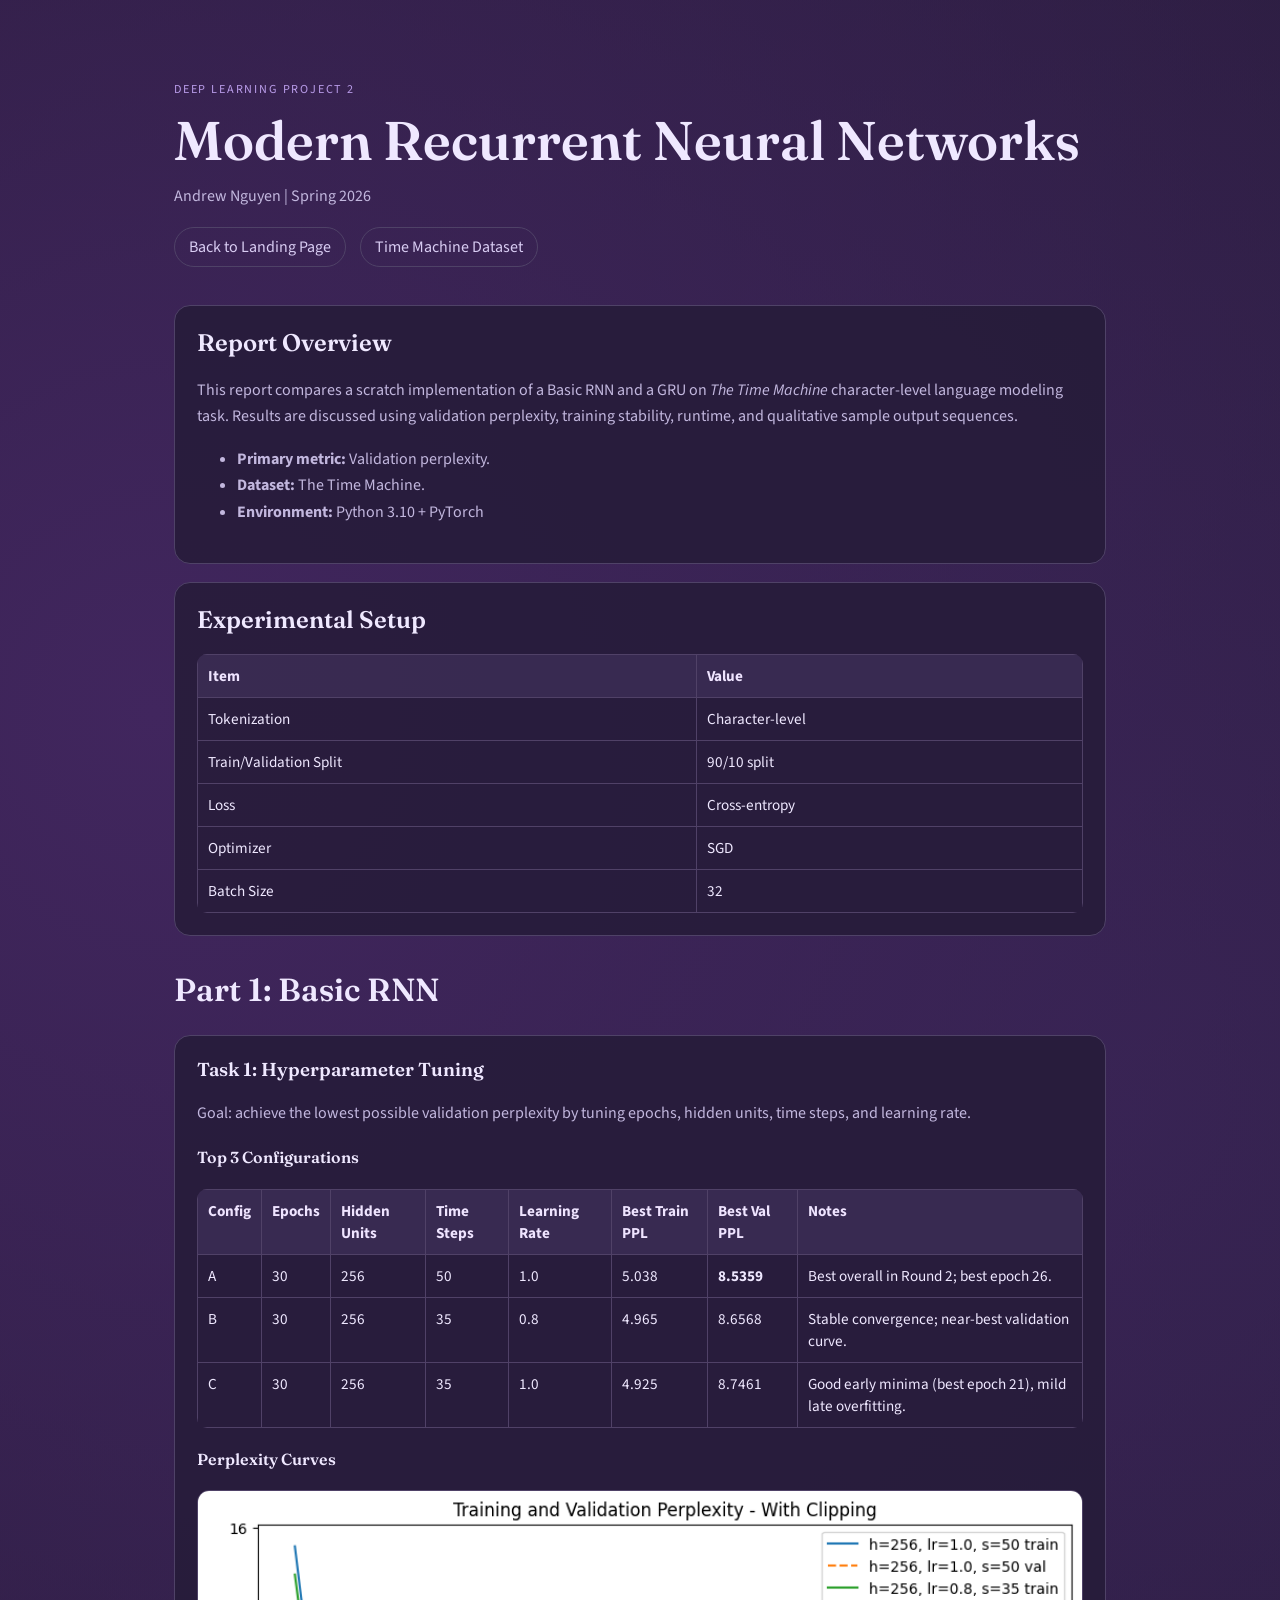
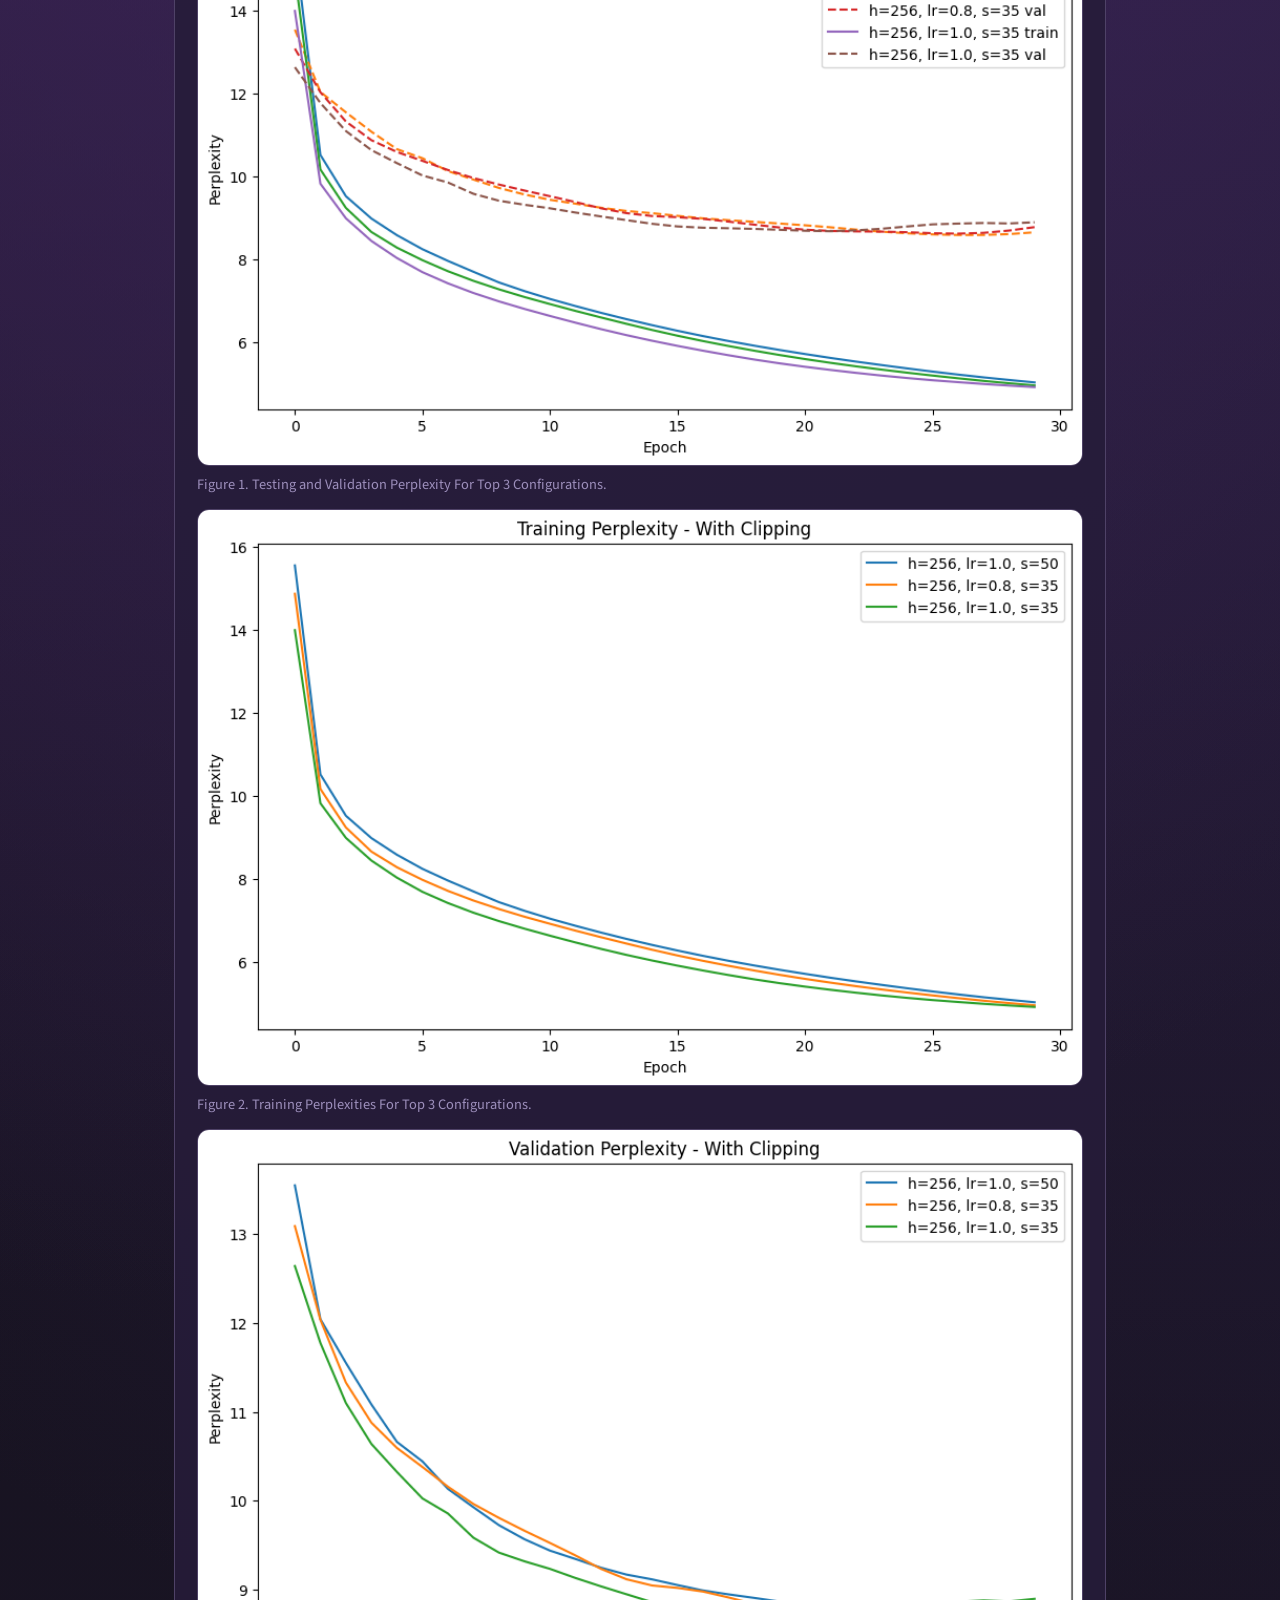
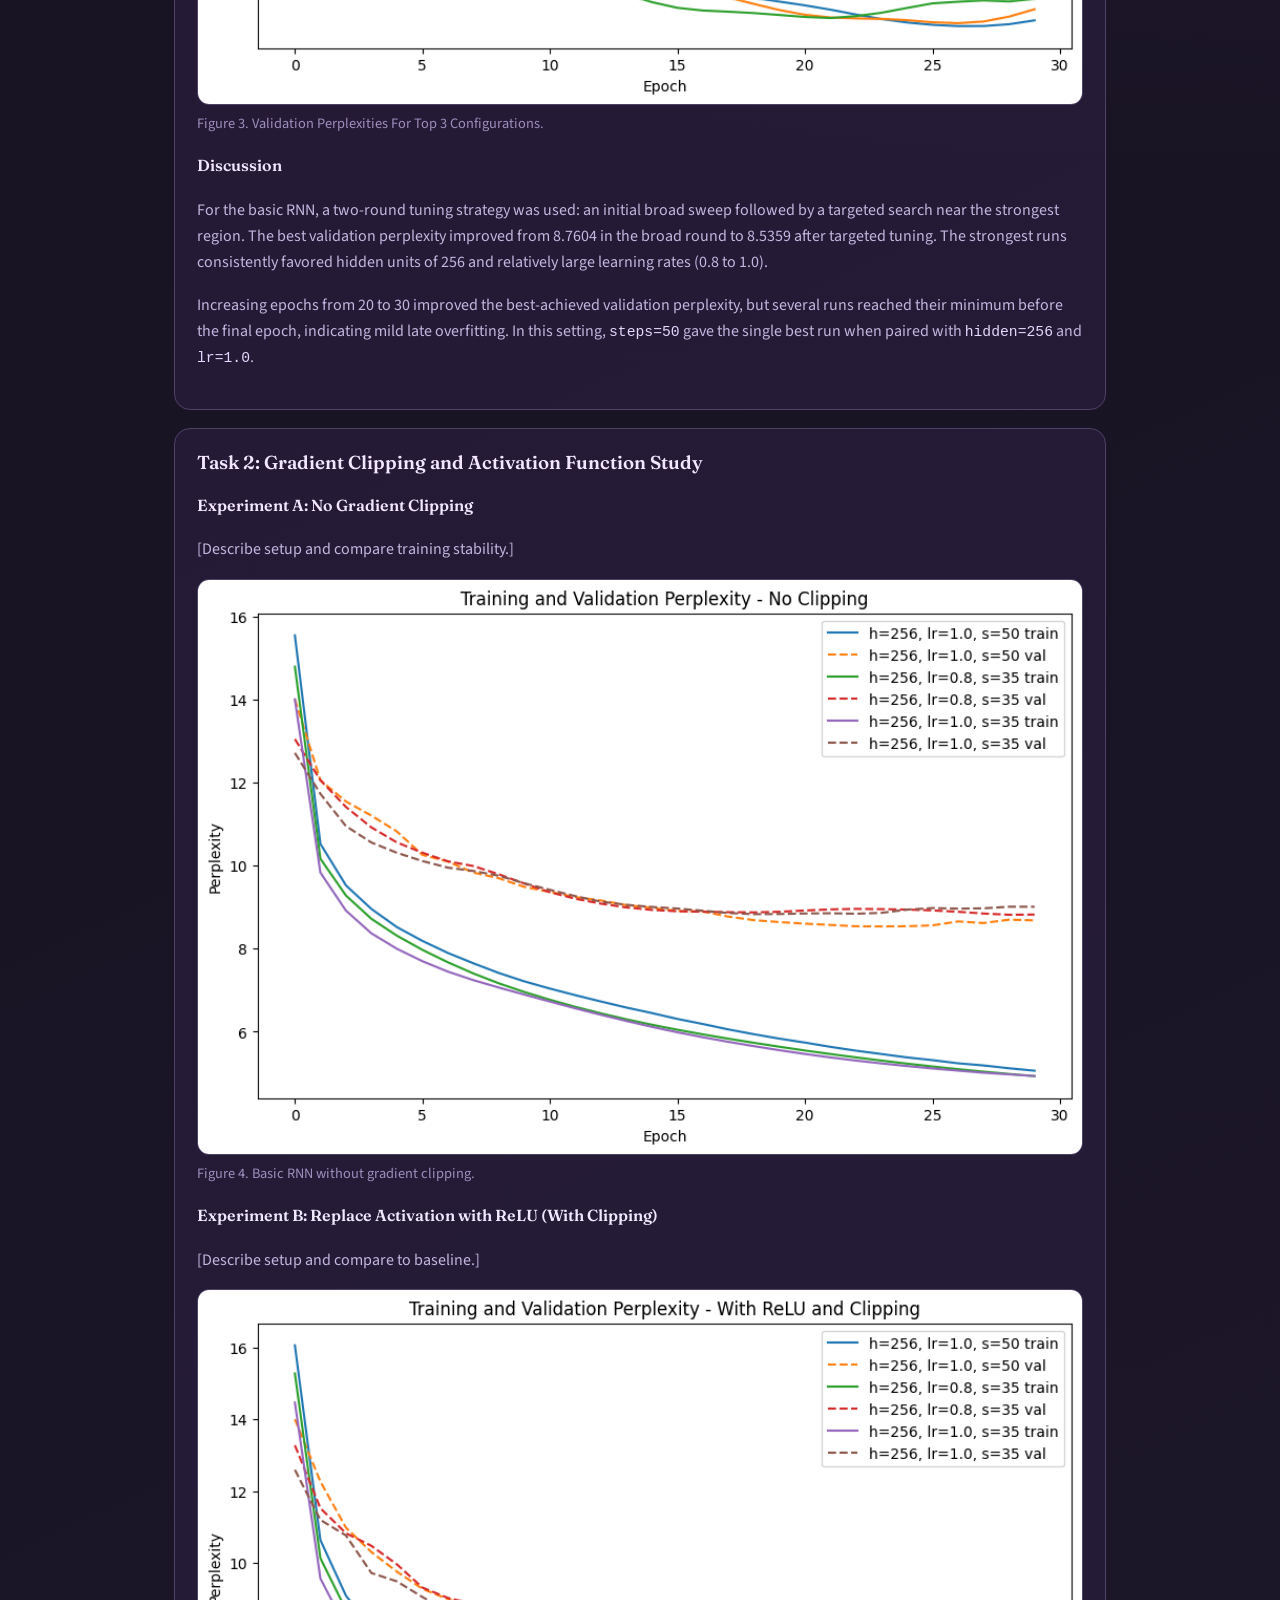
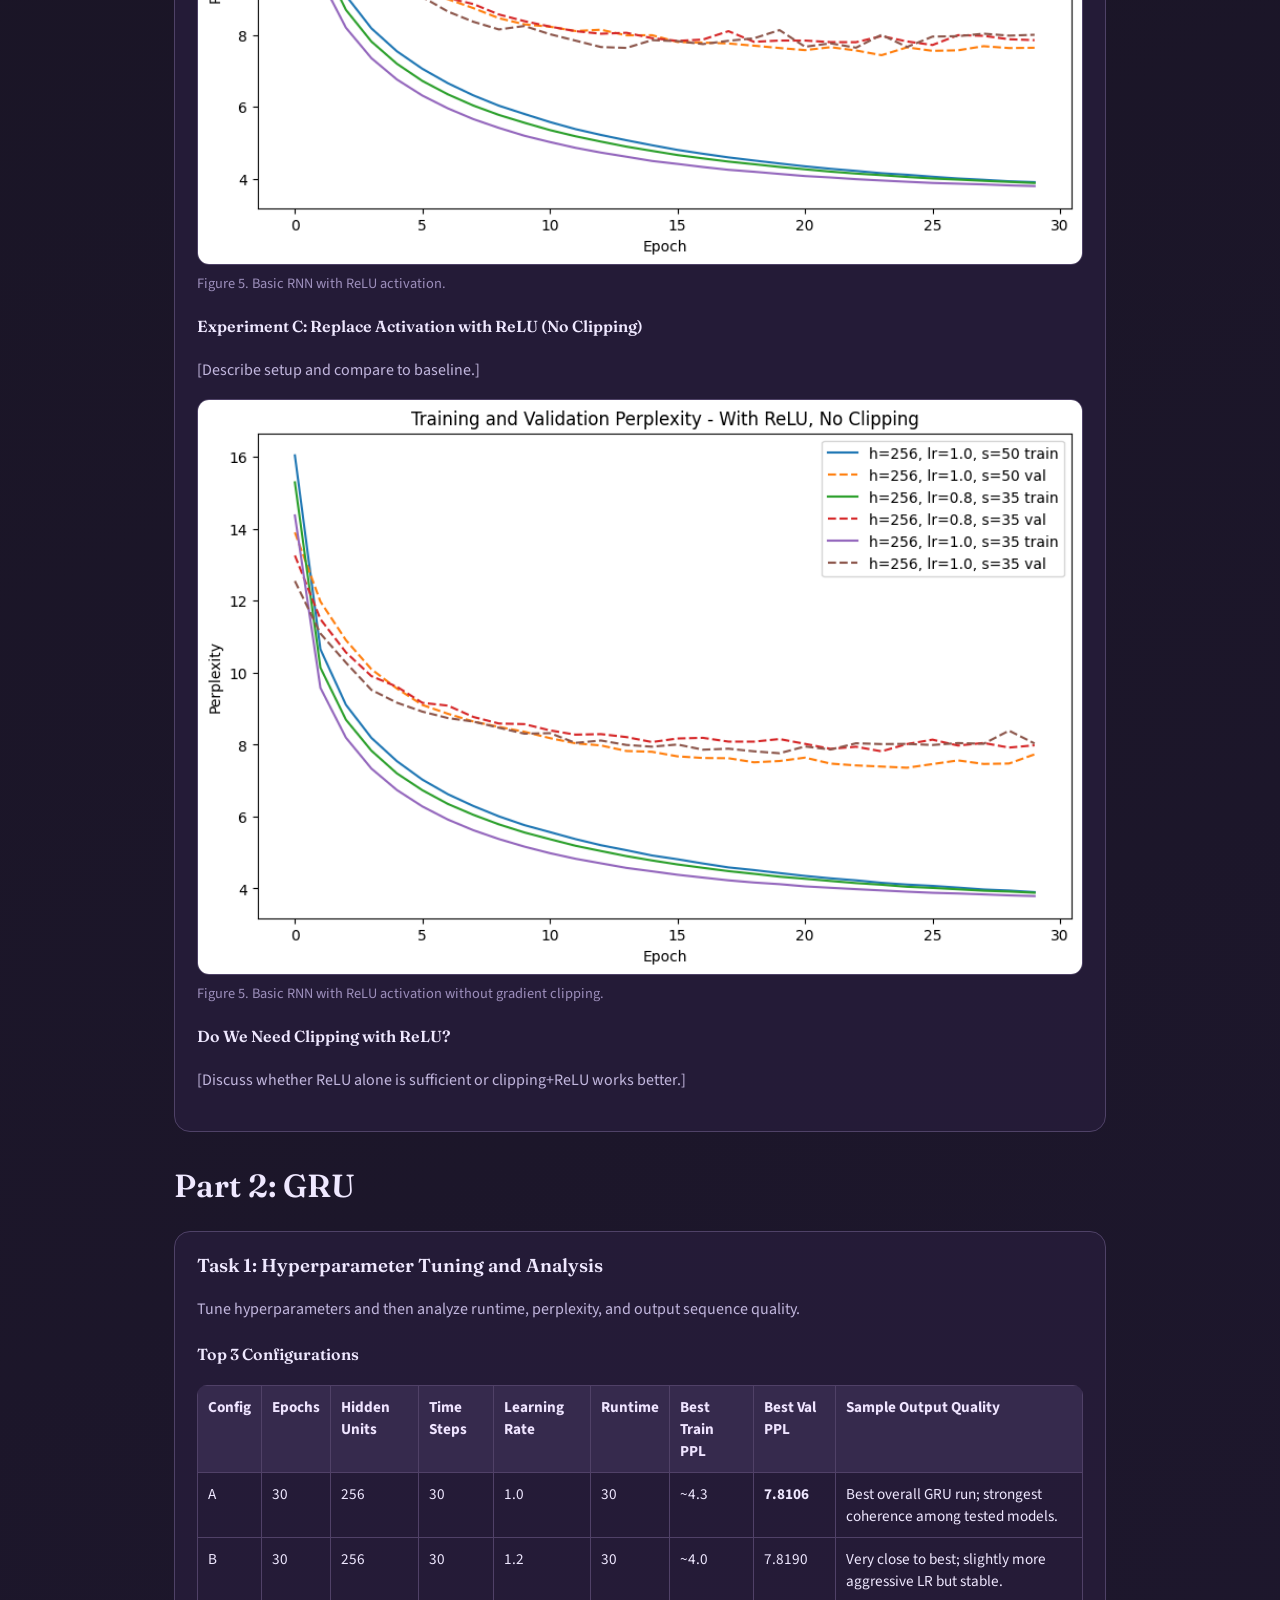
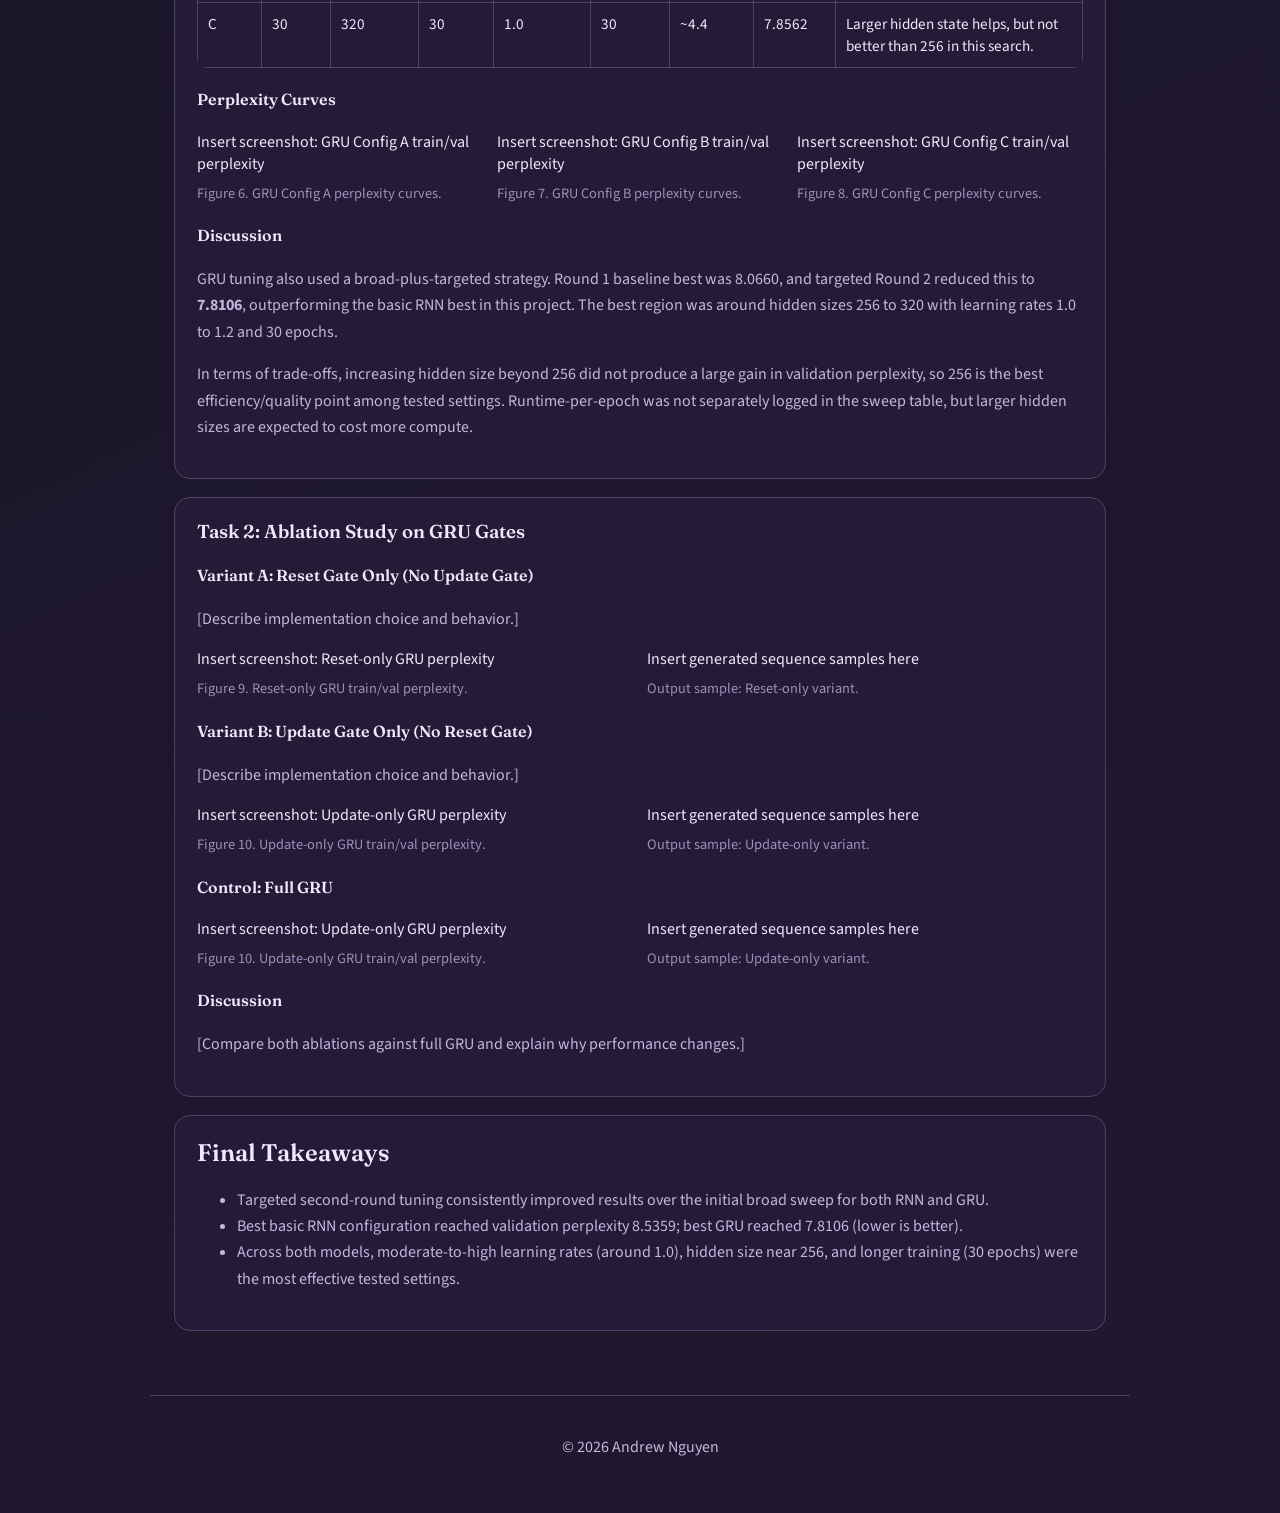
==== commit 5bf70744: "Update index.html" ====
--- a/project2/index.html
+++ b/project2/index.html
@@ -91,15 +91,23 @@
     <h4>Perplexity Curves</h4>
     <div class="figure-grid">
       <figure class="placeholder-figure">
-        <div class="img-placeholder"><img src = "part1both.png"></div>
+        <div class="img-placeholder"><img src = "images/part1both.png"></div>
         <figcaption>Figure 1. Testing and Validation Perplexity For Top 3 Configurations.</figcaption>
       </figure>
-      <figure class="placeholder-figure">
-        <div class="img-placeholder"><img src = "part1train.png"></div>
+
+
+    </div>
+
+    <div class="figure-grid">
+      <figure class="placeholder-figure">
+        <div class="img-placeholder"><img src = "images/part1train.png"></div>
         <figcaption>Figure 2. Training Perplexities For Top 3 Configurations.</figcaption>
       </figure>
-      <figure class="placeholder-figure">
-        <div class="img-placeholder"><img src = "part1validate.png"></div>
+    </div>
+
+    <div class="figure-grid">
+      <figure class="placeholder-figure">
+        <div class="img-placeholder"><img src = "images/part1validate.png"></div>
         <figcaption>Figure 3. Validation Perplexities For Top 3 Configurations.</figcaption>
       </figure>
     </div>
@@ -123,7 +131,7 @@
     <p>[Describe setup and compare training stability.]</p>
     <div class="figure-grid">
       <figure class="placeholder-figure">
-        <div class="img-placeholder"><img src="part2noclipboth.png"></div>
+        <div class="img-placeholder"><img src="images/part2noclipboth.png"></div>
         <figcaption>Figure 4. Basic RNN without gradient clipping.</figcaption>
       </figure>
     </div>
@@ -132,7 +140,7 @@
     <p>[Describe setup and compare to baseline.]</p>
     <div class="figure-grid">
       <figure class="placeholder-figure">
-        <div class="img-placeholder"><img src="part2reluclip.png"></div>
+        <div class="img-placeholder"><img src="images/part2reluclip.png"></div>
         <figcaption>Figure 5. Basic RNN with ReLU activation.</figcaption>
       </figure>
     </div>
@@ -141,7 +149,7 @@
     <p>[Describe setup and compare to baseline.]</p>
     <div class="figure-grid">
       <figure class="placeholder-figure">
-        <div class="img-placeholder"><img src="part2noclip.png"></div>
+        <div class="img-placeholder"><img src="images/part2relunoclip.png"></div>
         <figcaption>Figure 5. Basic RNN with ReLU activation without gradient clipping.</figcaption>
       </figure>
     </div>
@@ -274,4 +282,3 @@
 </body>
 </html>
 
-
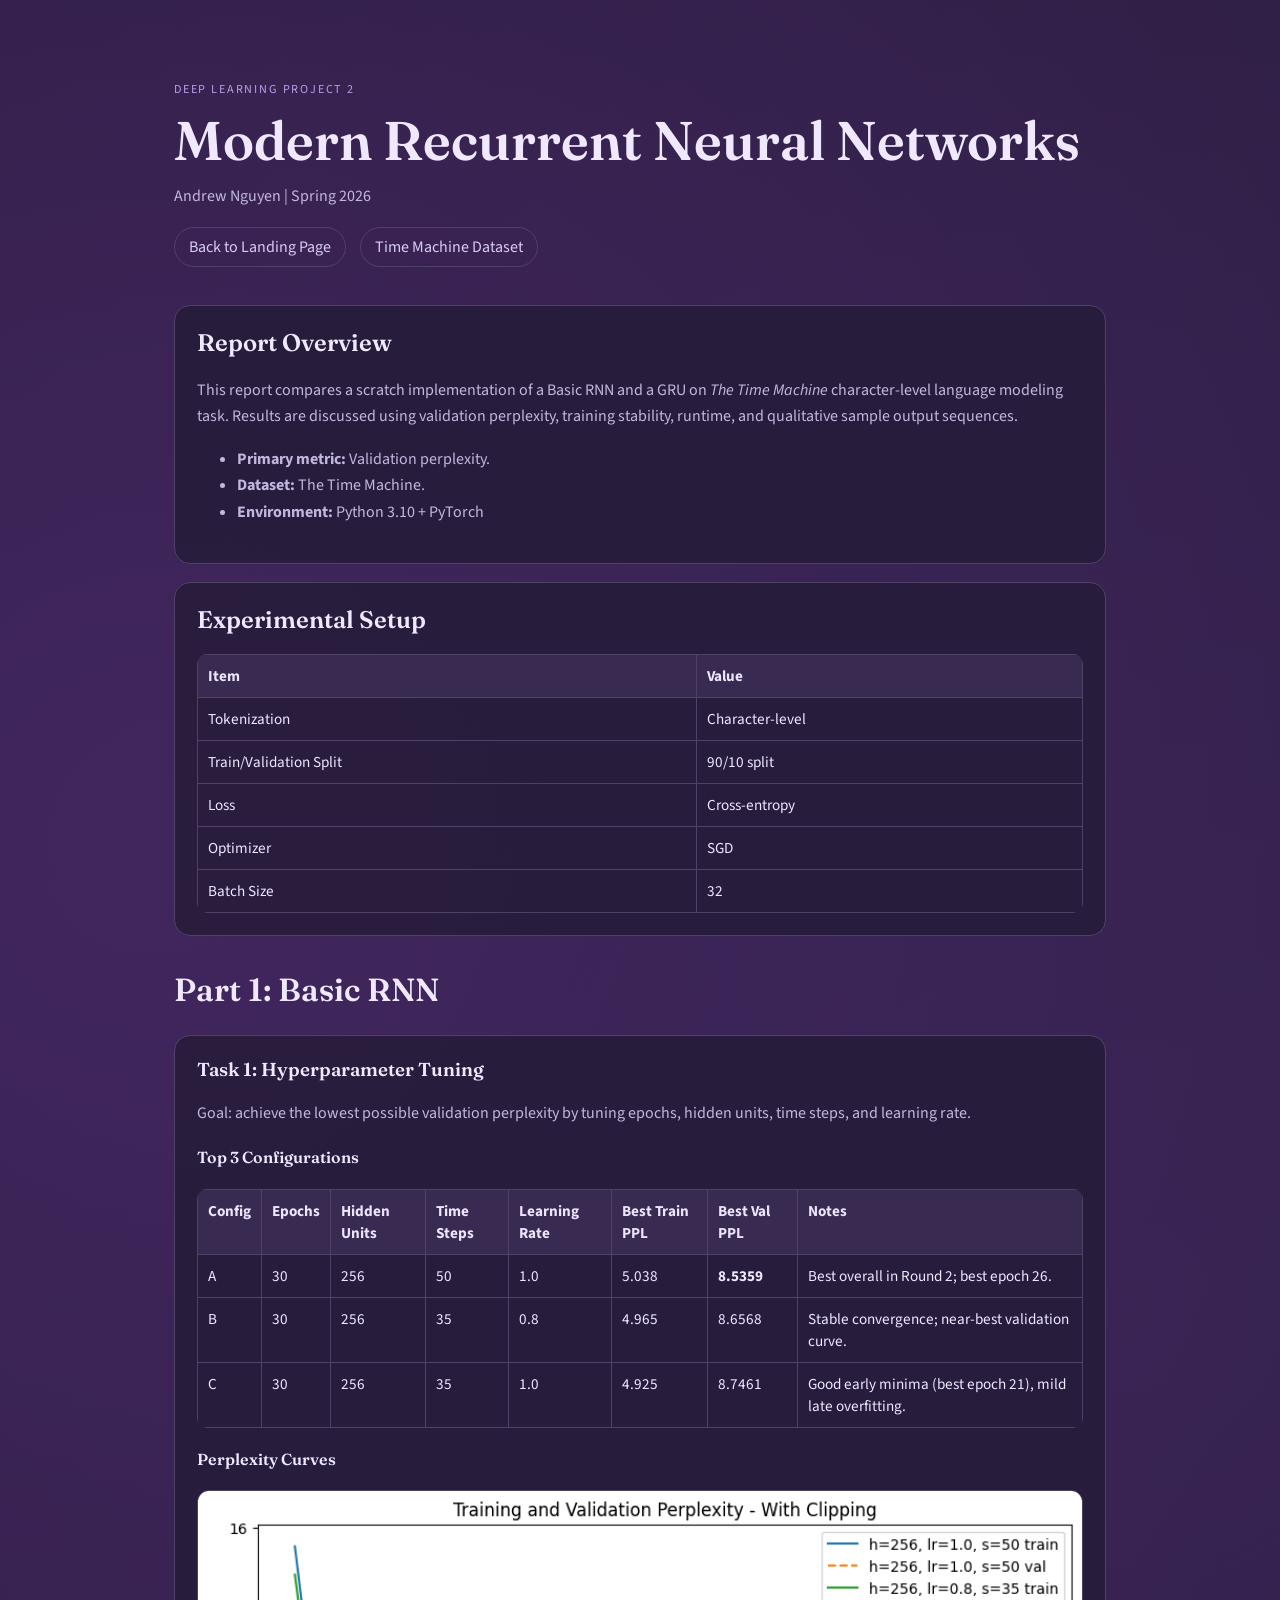
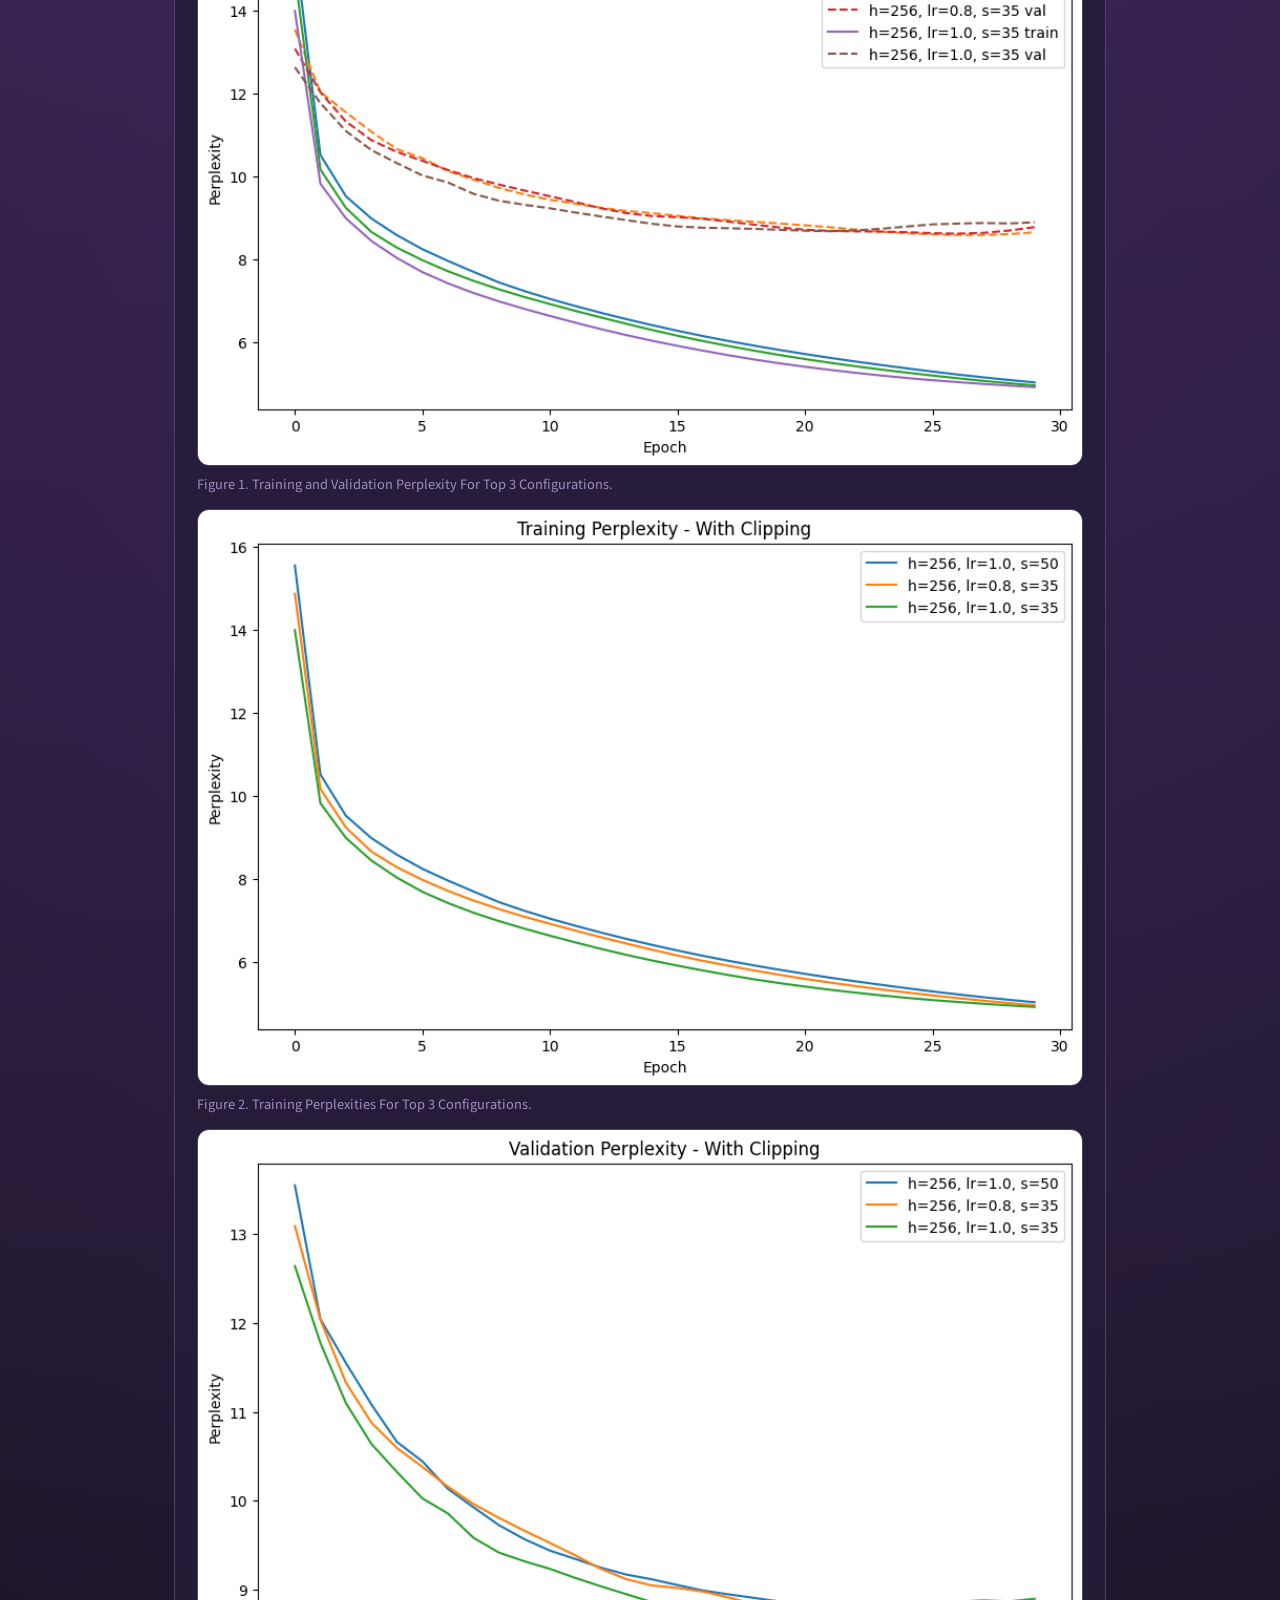
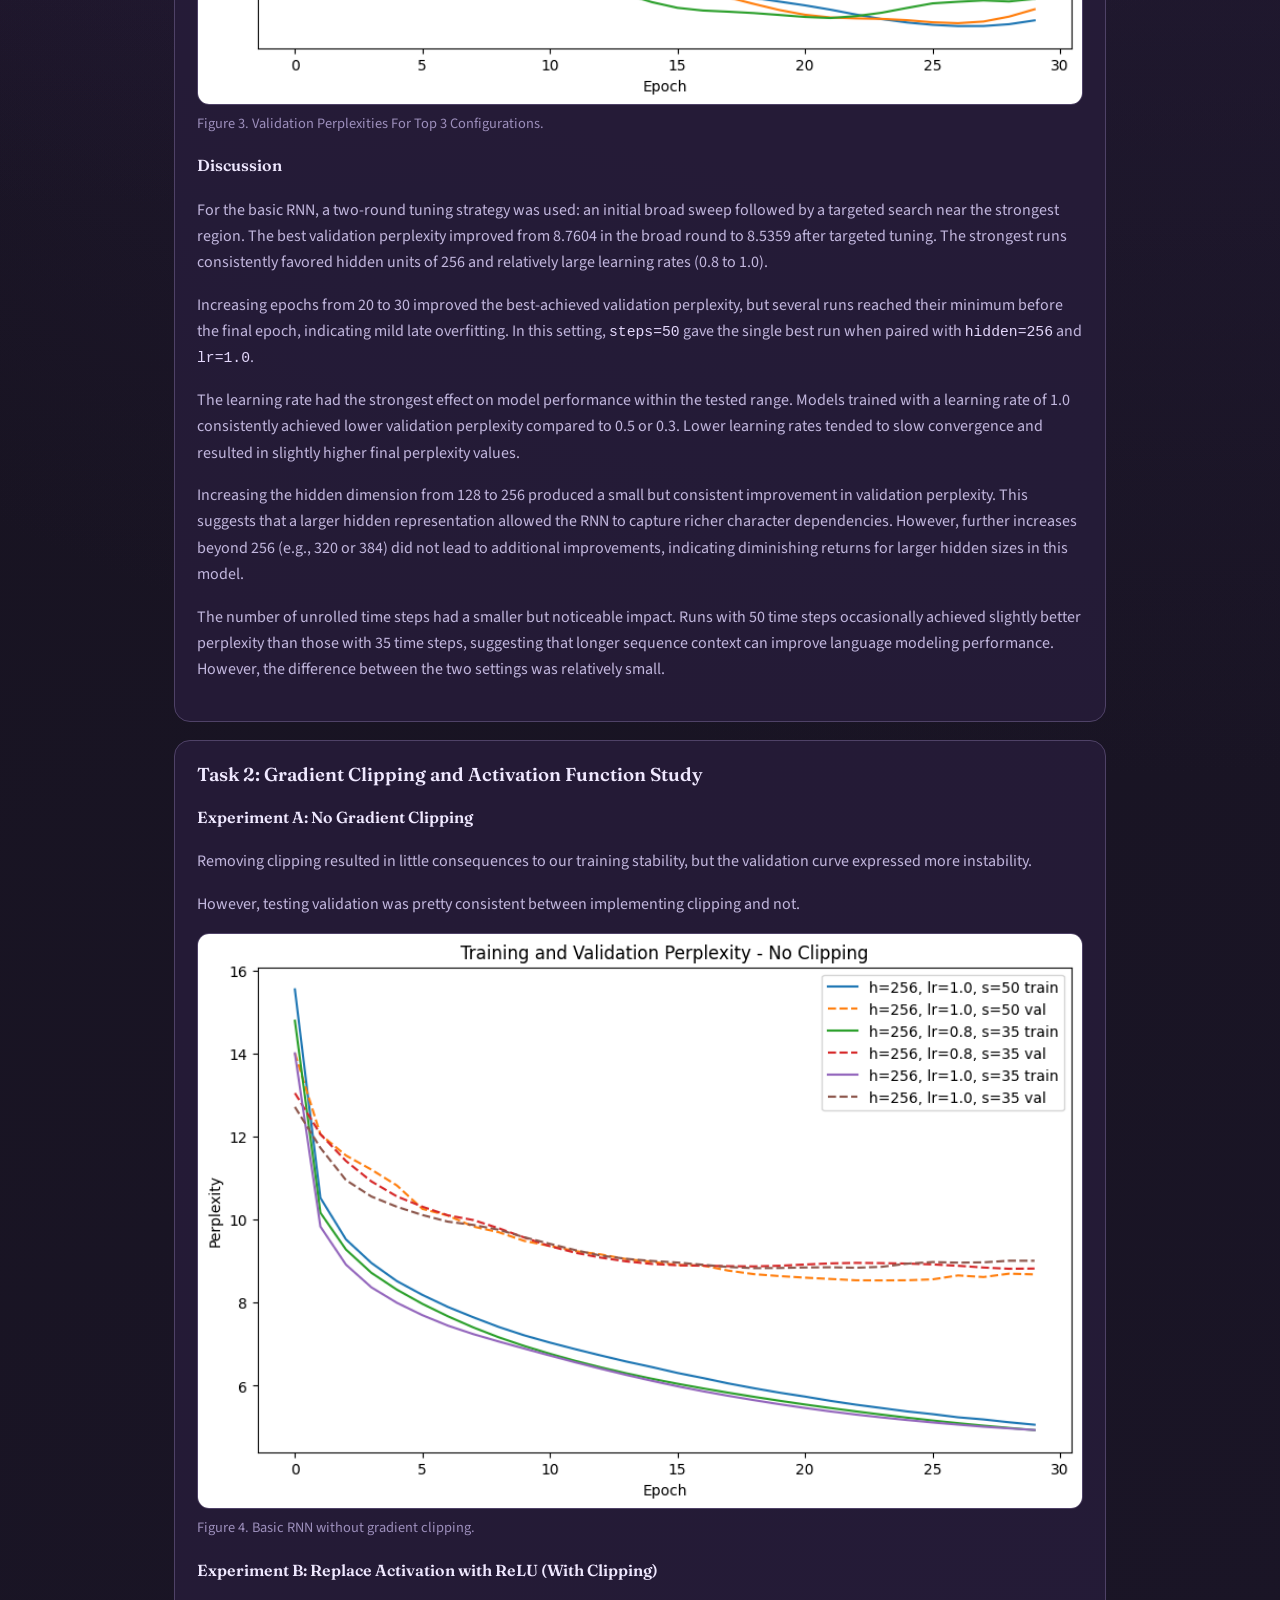
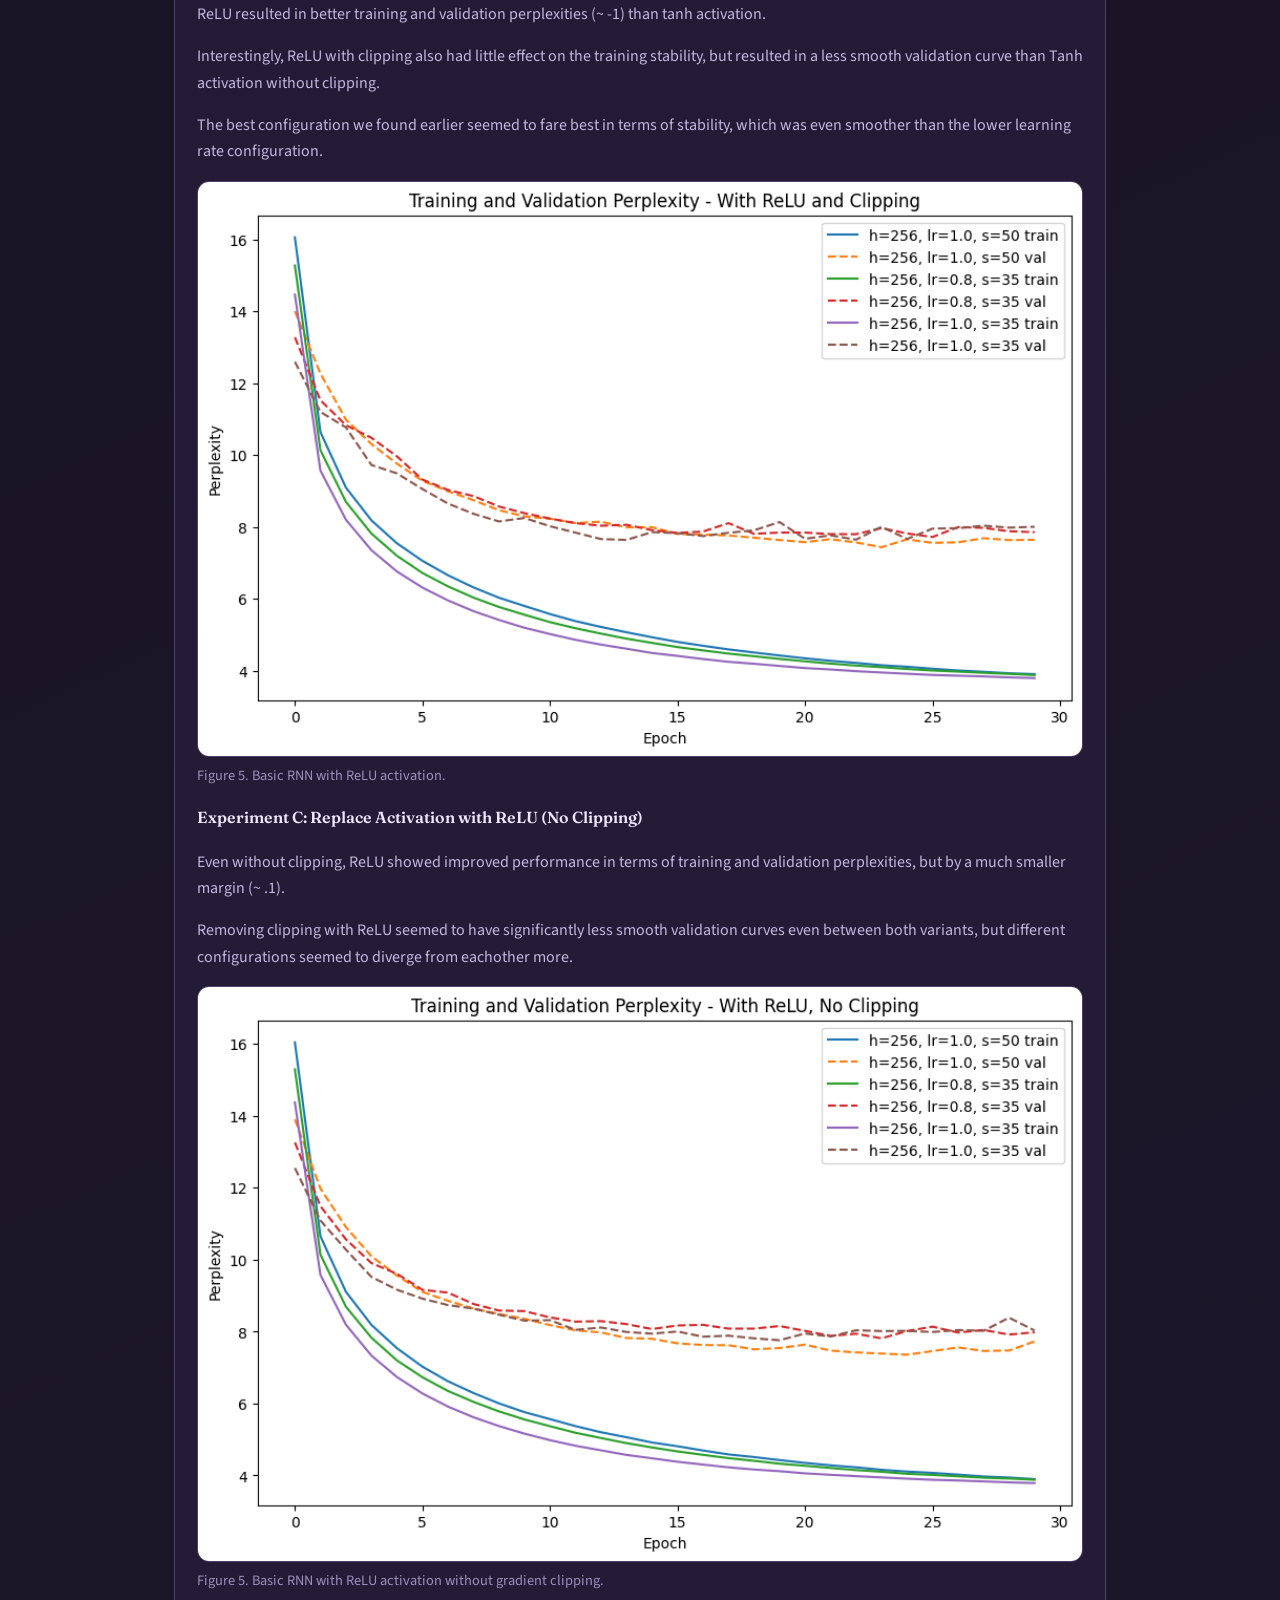
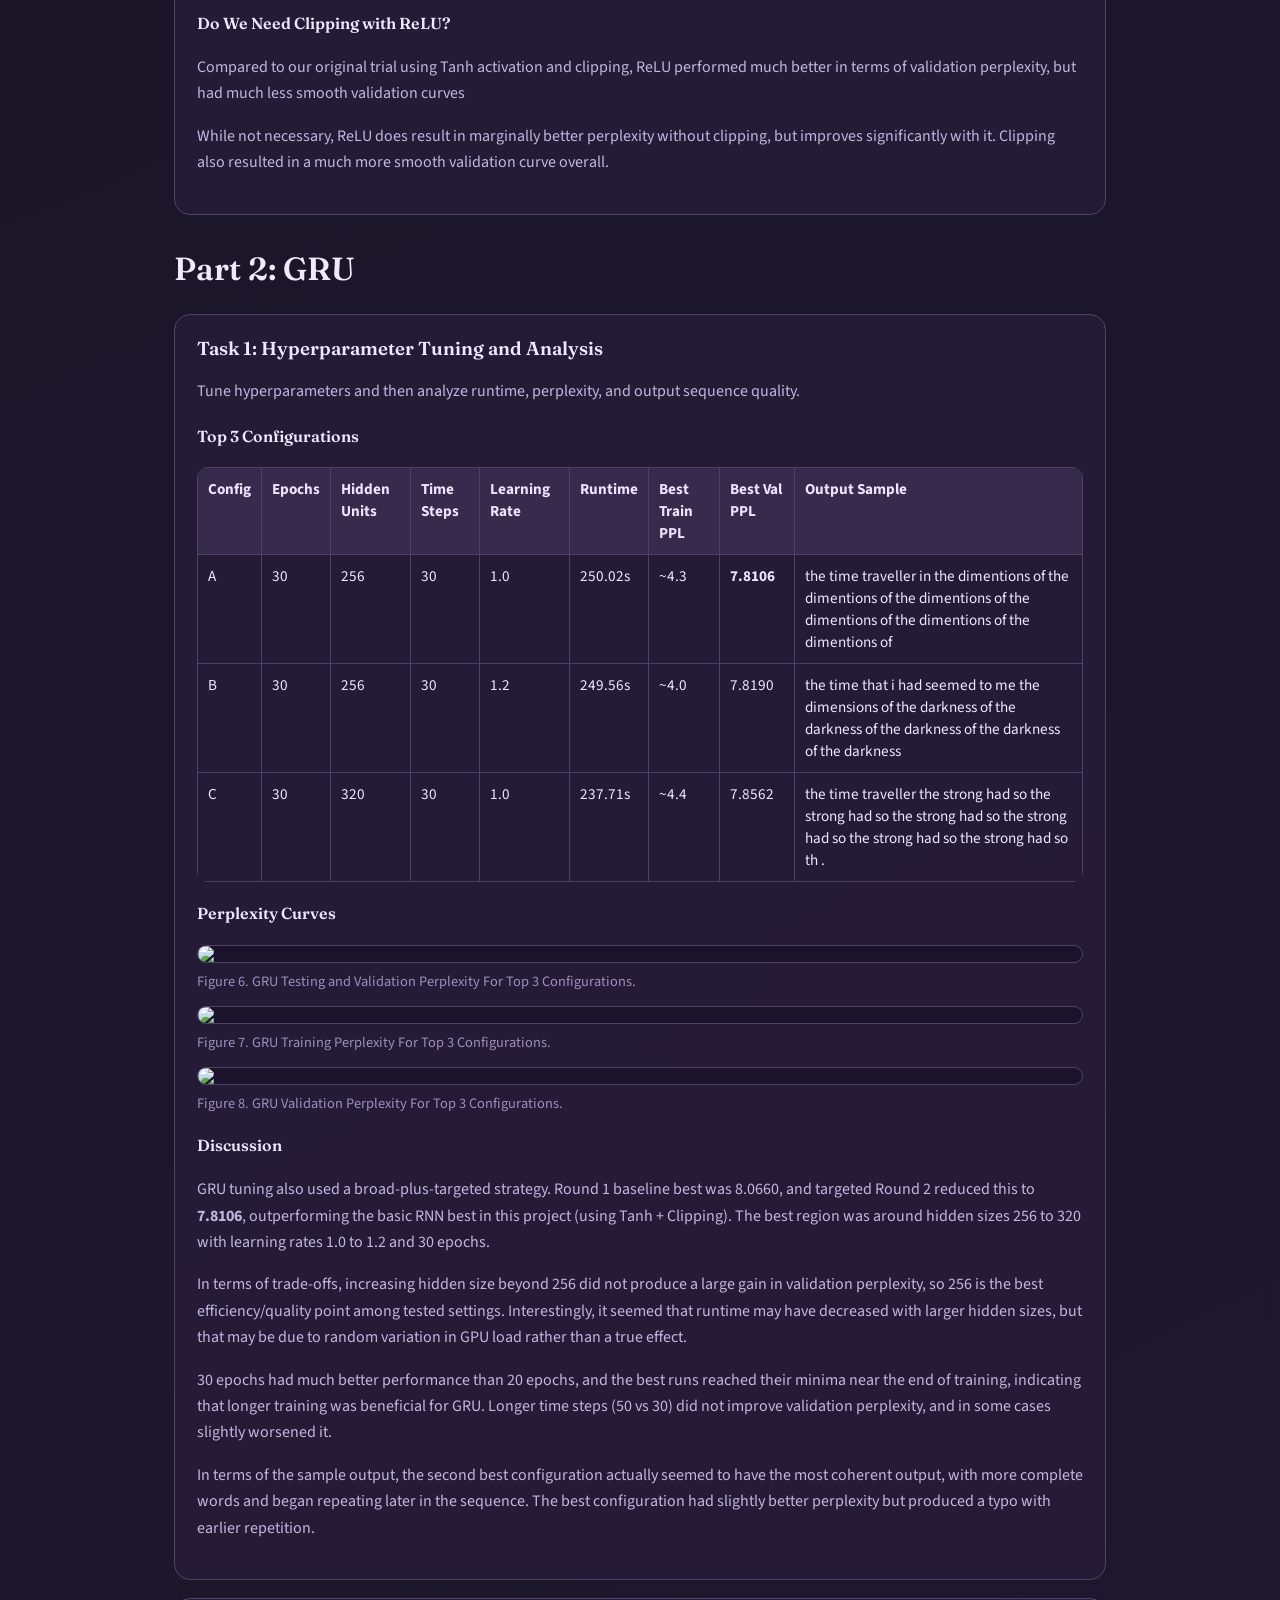
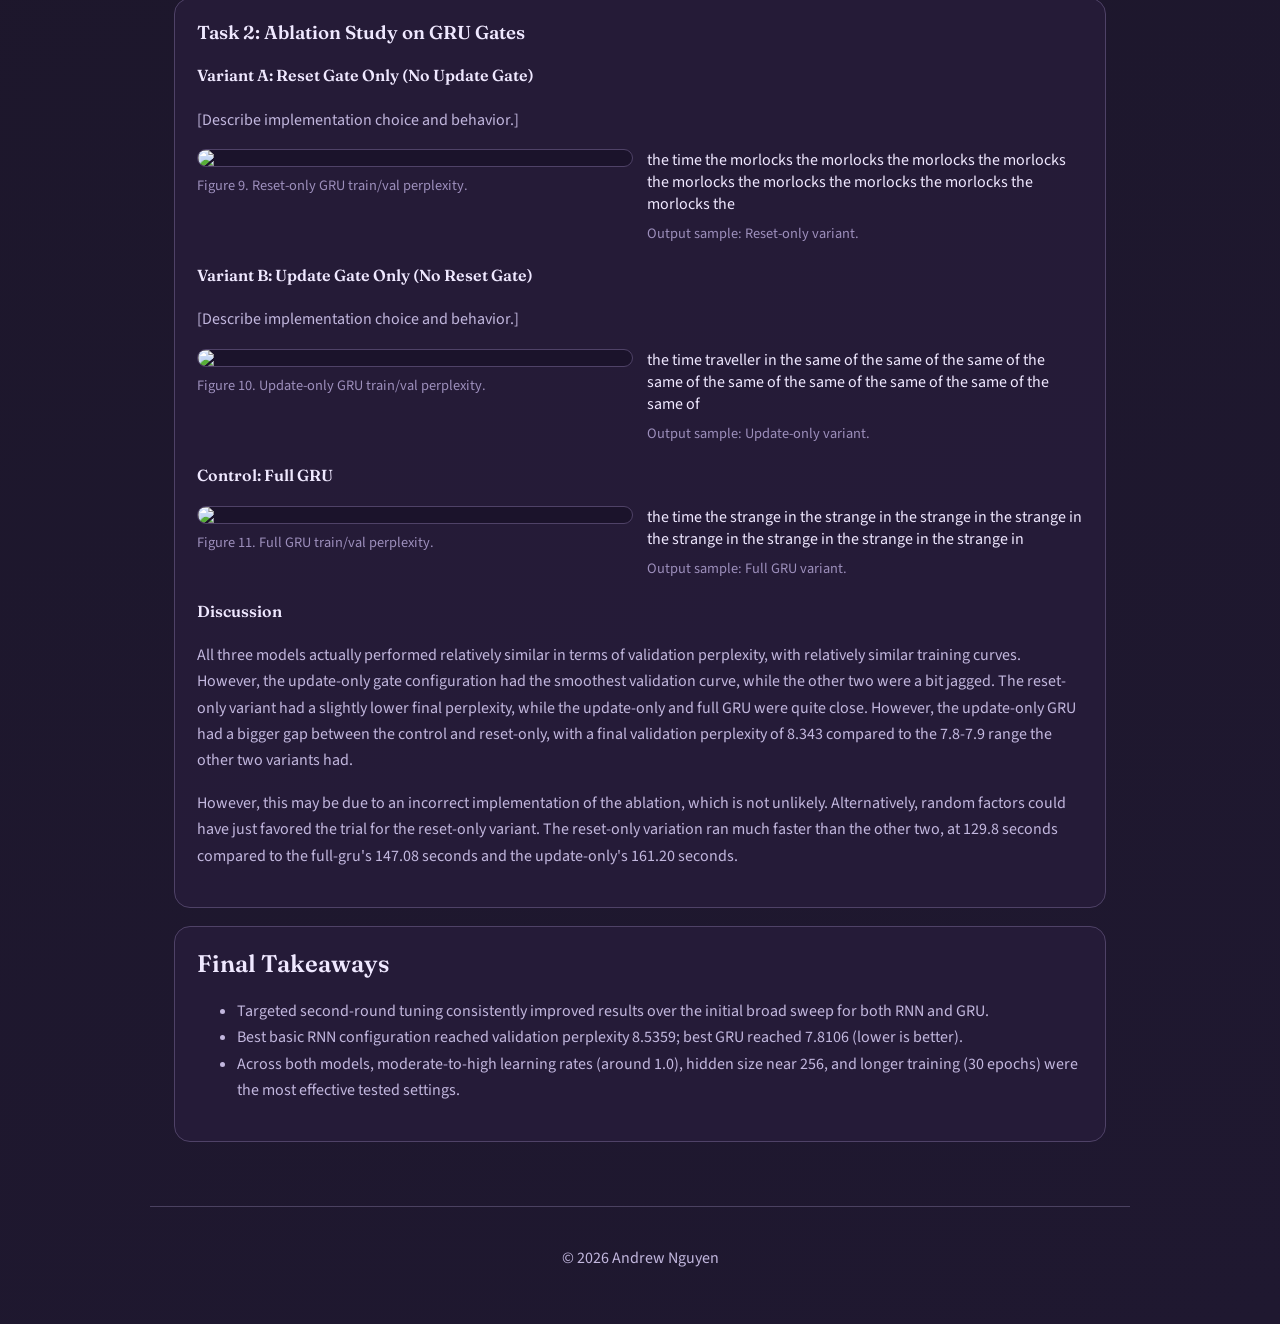
==== commit 60781c48: "Update index.html" ====
--- a/project2/index.html
+++ b/project2/index.html
@@ -92,7 +92,7 @@
     <div class="figure-grid">
       <figure class="placeholder-figure">
         <div class="img-placeholder"><img src = "images/part1both.png"></div>
-        <figcaption>Figure 1. Testing and Validation Perplexity For Top 3 Configurations.</figcaption>
+        <figcaption>Figure 1. Training and Validation Perplexity For Top 3 Configurations.</figcaption>
       </figure>
 
 
@@ -122,13 +122,29 @@
       Increasing epochs from 20 to 30 improved the best-achieved validation perplexity, but several runs reached their minimum before the final epoch,
       indicating mild late overfitting. In this setting, <code>steps=50</code> gave the single best run when paired with <code>hidden=256</code> and <code>lr=1.0</code>.
     </p>
+
+    <p>
+      The learning rate had the strongest effect on model performance within the tested range. Models trained with a learning rate of 1.0 consistently achieved lower validation perplexity compared to 0.5 or 0.3.
+      Lower learning rates tended to slow convergence and resulted in slightly higher final perplexity values.
+    </p>
+
+    <p>
+      Increasing the hidden dimension from 128 to 256 produced a small but consistent improvement in validation perplexity. This suggests that a larger hidden representation allowed the RNN to capture richer character dependencies.
+      However, further increases beyond 256 (e.g., 320 or 384) did not lead to additional improvements, indicating diminishing returns for larger hidden sizes in this model.
+    </p>
+
+    <p>
+      The number of unrolled time steps had a smaller but noticeable impact. Runs with 50 time steps occasionally achieved slightly better perplexity than those with 35 time steps, suggesting that longer sequence context can improve language modeling performance.
+      However, the difference between the two settings was relatively small.
+    </p>
   </section>
 
   <section class="card">
     <h3>Task 2: Gradient Clipping and Activation Function Study</h3>
 
     <h4>Experiment A: No Gradient Clipping</h4>
-    <p>[Describe setup and compare training stability.]</p>
+    <p>Removing clipping resulted in little consequences to our training stability, but the validation curve expressed more instability.</p>
+    <p>However, testing validation was pretty consistent between implementing clipping and not.</p>
     <div class="figure-grid">
       <figure class="placeholder-figure">
         <div class="img-placeholder"><img src="images/part2noclipboth.png"></div>
@@ -137,7 +153,9 @@
     </div>
 
     <h4>Experiment B: Replace Activation with ReLU (With Clipping)</h4>
-    <p>[Describe setup and compare to baseline.]</p>
+    <p>ReLU resulted in better training and validation perplexities (~ -1) than tanh activation.</p>
+    <p>Interestingly, ReLU with clipping also had little effect on the training stability, but resulted in a less smooth validation curve than Tanh activation without clipping.</p>
+    <p>The best configuration we found earlier seemed to fare best in terms of stability, which was even smoother than the lower learning rate configuration.</p>
     <div class="figure-grid">
       <figure class="placeholder-figure">
         <div class="img-placeholder"><img src="images/part2reluclip.png"></div>
@@ -146,7 +164,8 @@
     </div>
 
     <h4>Experiment C: Replace Activation with ReLU (No Clipping)</h4>
-    <p>[Describe setup and compare to baseline.]</p>
+    <p>Even without clipping, ReLU showed improved performance in terms of training and validation perplexities, but by a much smaller margin (~ .1).</p>
+    <p>Removing clipping with ReLU seemed to have significantly less smooth validation curves even between both variants, but different configurations seemed to diverge from eachother more.</p>
     <div class="figure-grid">
       <figure class="placeholder-figure">
         <div class="img-placeholder"><img src="images/part2relunoclip.png"></div>
@@ -155,7 +174,8 @@
     </div>
 
     <h4>Do We Need Clipping with ReLU?</h4>
-    <p>[Discuss whether ReLU alone is sufficient or clipping+ReLU works better.]</p>
+    <p>Compared to our original trial using Tanh activation and clipping, ReLU performed much better in terms of validation perplexity, but had much less smooth validation curves</p>
+    <p>While not necessary, ReLU does result in marginally better perplexity without clipping, but improves significantly with it. Clipping also resulted in a much more smooth validation curve overall.</p>
   </section>
 
   <section class="section-title">
@@ -181,43 +201,60 @@
           <th>Runtime</th>
           <th>Best Train PPL</th>
           <th>Best Val PPL</th>
-          <th>Sample Output Quality</th>
+          <th>Output Sample</th>
         </tr>
       </thead>
       <tbody>
-        <tr><td>A</td><td>30</td><td>256</td><td>30</td><td>1.0</td><td>30</td><td>~4.3</td><td><strong>7.8106</strong></td><td>Best overall GRU run; strongest coherence among tested models.</td></tr>
-        <tr><td>B</td><td>30</td><td>256</td><td>30</td><td>1.2</td><td>30</td><td>~4.0</td><td>7.8190</td><td>Very close to best; slightly more aggressive LR but stable.</td></tr>
-        <tr><td>C</td><td>30</td><td>320</td><td>30</td><td>1.0</td><td>30</td><td>~4.4</td><td>7.8562</td><td>Larger hidden state helps, but not better than 256 in this search.</td></tr>
+        <tr><td>A</td><td>30</td><td>256</td><td>30</td><td>1.0</td><td>250.02s</td><td>~4.3</td><td><strong>7.8106</strong></td><td>the time traveller in the dimentions of the dimentions of the dimentions of the dimentions of the dimentions of the dimentions of</td></tr>
+        <tr><td>B</td><td>30</td><td>256</td><td>30</td><td>1.2</td><td>249.56s</td><td>~4.0</td><td>7.8190</td><td>the time that i had seemed to me the dimensions of the darkness of the darkness of the darkness of the darkness of the darkness</td></tr>
+        <tr><td>C</td><td>30</td><td>320</td><td>30</td><td>1.0</td><td>237.71s</td><td>~4.4</td><td>7.8562</td><td>the time traveller the strong had so the strong had so the strong had so the strong had so the strong had so the strong had so th
+.</td></tr>
       </tbody>
     </table>
 
     <h4>Perplexity Curves</h4>
     <div class="figure-grid">
       <figure class="placeholder-figure">
-        <div class="img-placeholder">Insert screenshot: GRU Config A train/val perplexity</div>
-        <figcaption>Figure 6. GRU Config A perplexity curves.</figcaption>
-      </figure>
-      <figure class="placeholder-figure">
-        <div class="img-placeholder">Insert screenshot: GRU Config B train/val perplexity</div>
-        <figcaption>Figure 7. GRU Config B perplexity curves.</figcaption>
-      </figure>
-      <figure class="placeholder-figure">
-        <div class="img-placeholder">Insert screenshot: GRU Config C train/val perplexity</div>
-        <figcaption>Figure 8. GRU Config C perplexity curves.</figcaption>
+        <div class="img-placeholder"><img src="images/gru_both.png"></div>
+        <figcaption>Figure 6. GRU Testing and Validation Perplexity For Top 3 Configurations.</figcaption>
+      </figure>
+    </div>
+
+    <div class="figure-grid">
+      <figure class="placeholder-figure">
+        <div class="img-placeholder"><img src="images/gru_training.png"></div>
+        <figcaption>Figure 7. GRU Training Perplexity For Top 3 Configurations.</figcaption>
+      </figure>
+    </div>
+
+    <div class="figure-grid">
+      <figure class="placeholder-figure">
+        <div class="img-placeholder"><img src="images/gru_validation.png"></div>
+        <figcaption>Figure 8. GRU Validation Perplexity For Top 3 Configurations.</figcaption>
       </figure>
     </div>
 
     <h4>Discussion</h4>
     <p>
       GRU tuning also used a broad-plus-targeted strategy. Round 1 baseline best was 8.0660, and targeted Round 2 reduced this to
-      <strong>7.8106</strong>, outperforming the basic RNN best in this project.
+      <strong>7.8106</strong>, outperforming the basic RNN best in this project (using Tanh + Clipping).
       The best region was around hidden sizes 256 to 320 with learning rates 1.0 to 1.2 and 30 epochs.
     </p>
     <p>
       In terms of trade-offs, increasing hidden size beyond 256 did not produce a large gain in validation perplexity,
-      so 256 is the best efficiency/quality point among tested settings.
-      Runtime-per-epoch was not separately logged in the sweep table, but larger hidden sizes are expected to cost more compute.
-    </p>
+      so 256 is the best efficiency/quality point among tested settings. Interestingly, it seemed that runtime may have decreased with larger hidden sizes, but that may be due to random variation in GPU load rather than a true effect.
+    </p>
+
+    <p>
+      30 epochs had much better performance than 20 epochs, and the best runs reached their minima near the end of training, indicating that longer training was beneficial for GRU.
+      Longer time steps (50 vs 30) did not improve validation perplexity, and in some cases slightly worsened it.
+    </p>
+
+    <p>
+      In terms of the sample output, the second best configuration actually seemed to have the most coherent output, with more complete words and began repeating later in the sequence.
+      The best configuration had slightly better perplexity but produced a typo with earlier repetition.
+    </p>
+
   </section>
 
   <section class="card">
@@ -227,11 +264,11 @@
     <p>[Describe implementation choice and behavior.]</p>
     <div class="figure-grid">
       <figure class="placeholder-figure">
-        <div class="img-placeholder">Insert screenshot: Reset-only GRU perplexity</div>
+        <div class="img-placeholder"><img src = "images/reset_only.png"></div>
         <figcaption>Figure 9. Reset-only GRU train/val perplexity.</figcaption>
       </figure>
       <figure class="placeholder-figure">
-        <div class="code-placeholder">Insert generated sequence samples here</div>
+        <div class="code-placeholder">the time the morlocks the morlocks the morlocks the morlocks the morlocks the morlocks the morlocks the morlocks the morlocks the</div>
         <figcaption>Output sample: Reset-only variant.</figcaption>
       </figure>
     </div>
@@ -240,11 +277,11 @@
     <p>[Describe implementation choice and behavior.]</p>
     <div class="figure-grid">
       <figure class="placeholder-figure">
-        <div class="img-placeholder">Insert screenshot: Update-only GRU perplexity</div>
+        <div class="img-placeholder"><img src = "images/update_only.png"></div>
         <figcaption>Figure 10. Update-only GRU train/val perplexity.</figcaption>
       </figure>
       <figure class="placeholder-figure">
-        <div class="code-placeholder">Insert generated sequence samples here</div>
+        <div class="code-placeholder">the time traveller in the same of the same of the same of the same of the same of the same of the same of the same of the same of</div>
         <figcaption>Output sample: Update-only variant.</figcaption>
       </figure>
     </div>
@@ -252,17 +289,24 @@
     <h4>Control: Full GRU </h4>
     <div class="figure-grid">
       <figure class="placeholder-figure">
-        <div class="img-placeholder">Insert screenshot: Update-only GRU perplexity</div>
-        <figcaption>Figure 10. Update-only GRU train/val perplexity.</figcaption>
-      </figure>
-      <figure class="placeholder-figure">
-        <div class="code-placeholder">Insert generated sequence samples here</div>
-        <figcaption>Output sample: Update-only variant.</figcaption>
+        <div class="img-placeholder"><img src = "images/full_gru.png"></div>
+        <figcaption>Figure 11. Full GRU train/val perplexity.</figcaption>
+      </figure>
+      <figure class="placeholder-figure">
+        <div class="code-placeholder">the time the strange in the strange in the strange in the strange in the strange in the strange in the strange in the strange in</div>
+        <figcaption>Output sample: Full GRU variant.</figcaption>
       </figure>
     </div>
 
     <h4>Discussion</h4>
-    <p>[Compare both ablations against full GRU and explain why performance changes.]</p>
+    <p>
+      All three models actually performed relatively similar in terms of validation perplexity, with relatively similar training curves. However, the update-only gate configuration had the smoothest validation curve, while the other two were a bit jagged. 
+      The reset-only variant had a slightly lower final perplexity, while the update-only and full GRU were quite close. However, the update-only GRU had a bigger gap between the control and reset-only, with a final validation perplexity of 8.343 compared to the 7.8-7.9 range the other two variants had. 
+    </p>
+    <p>
+      However, this may be due to an incorrect implementation of the ablation, which is not unlikely. Alternatively, random factors could have just favored the trial for the reset-only variant. 
+      The reset-only variation ran much faster than the other two, at 129.8 seconds compared to the full-gru's 147.08 seconds and the update-only's 161.20 seconds. 
+    </p>
   </section>
 
   <section class="card">
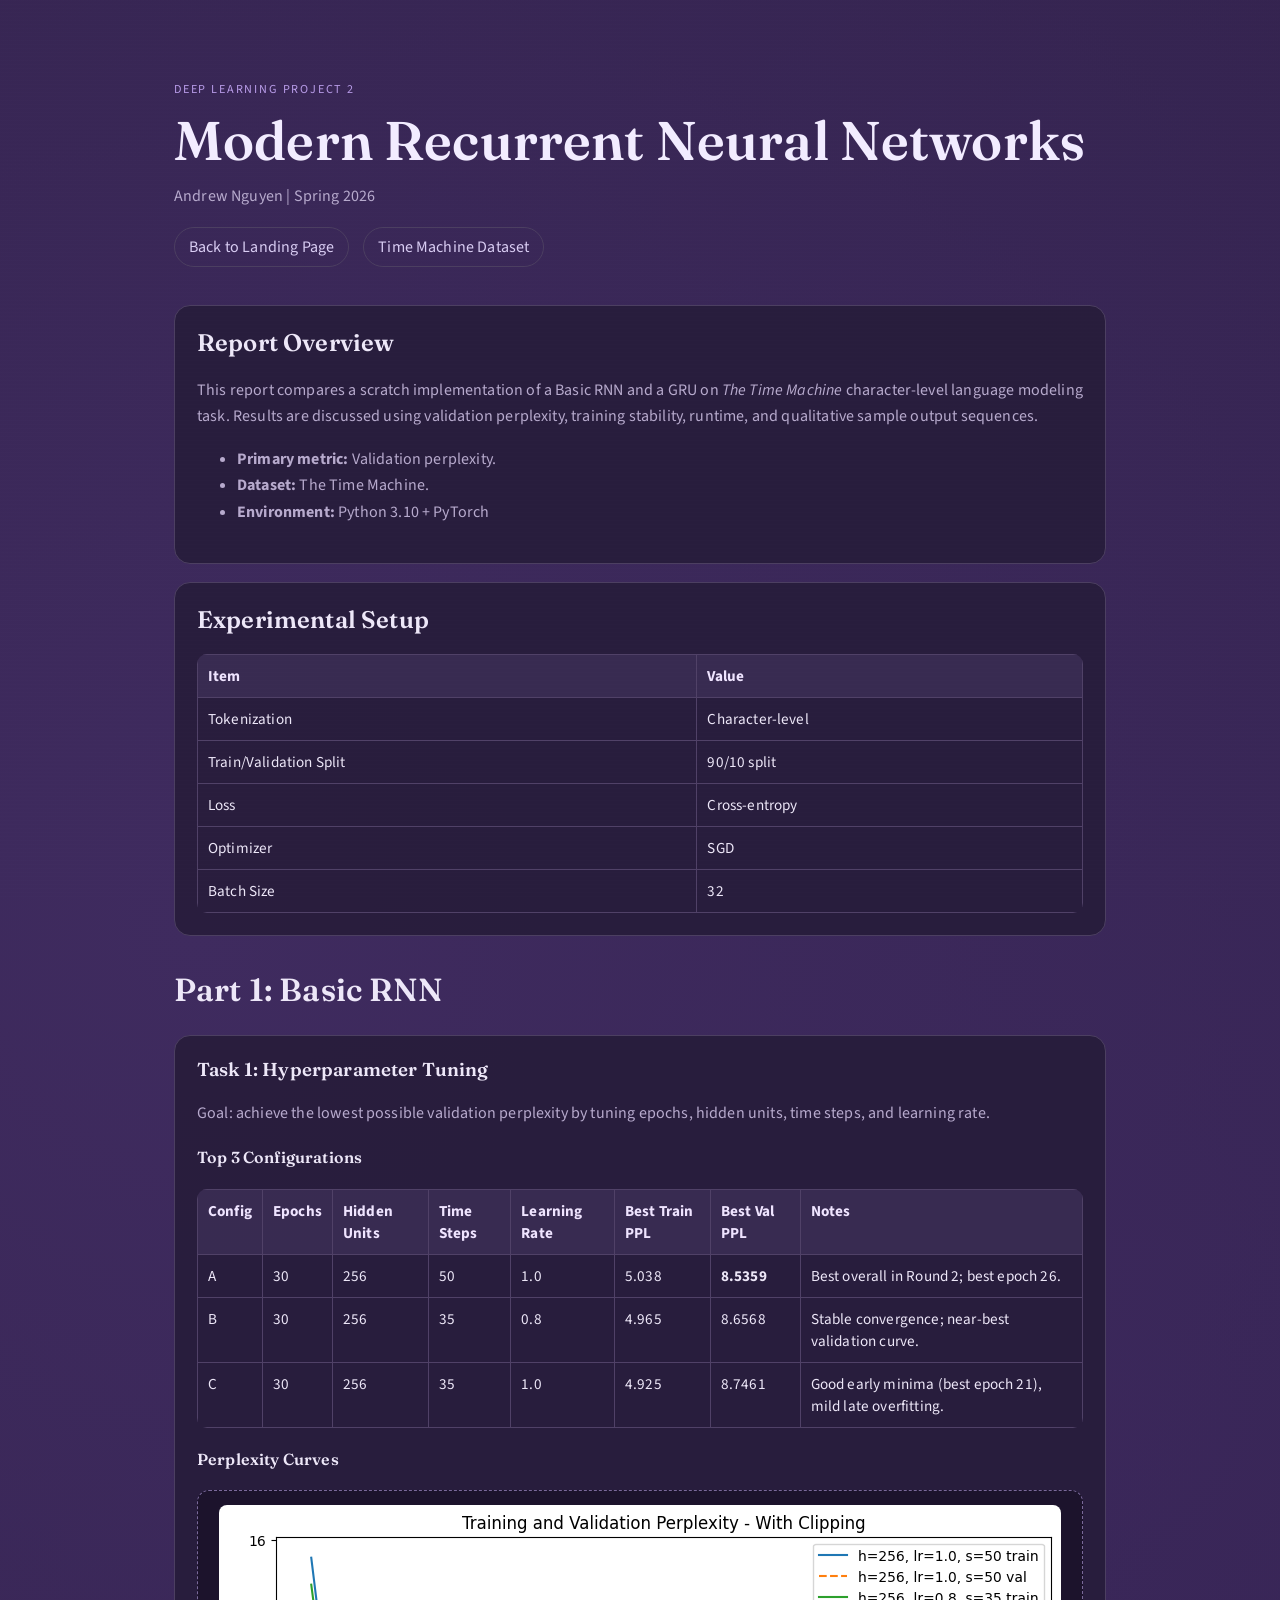
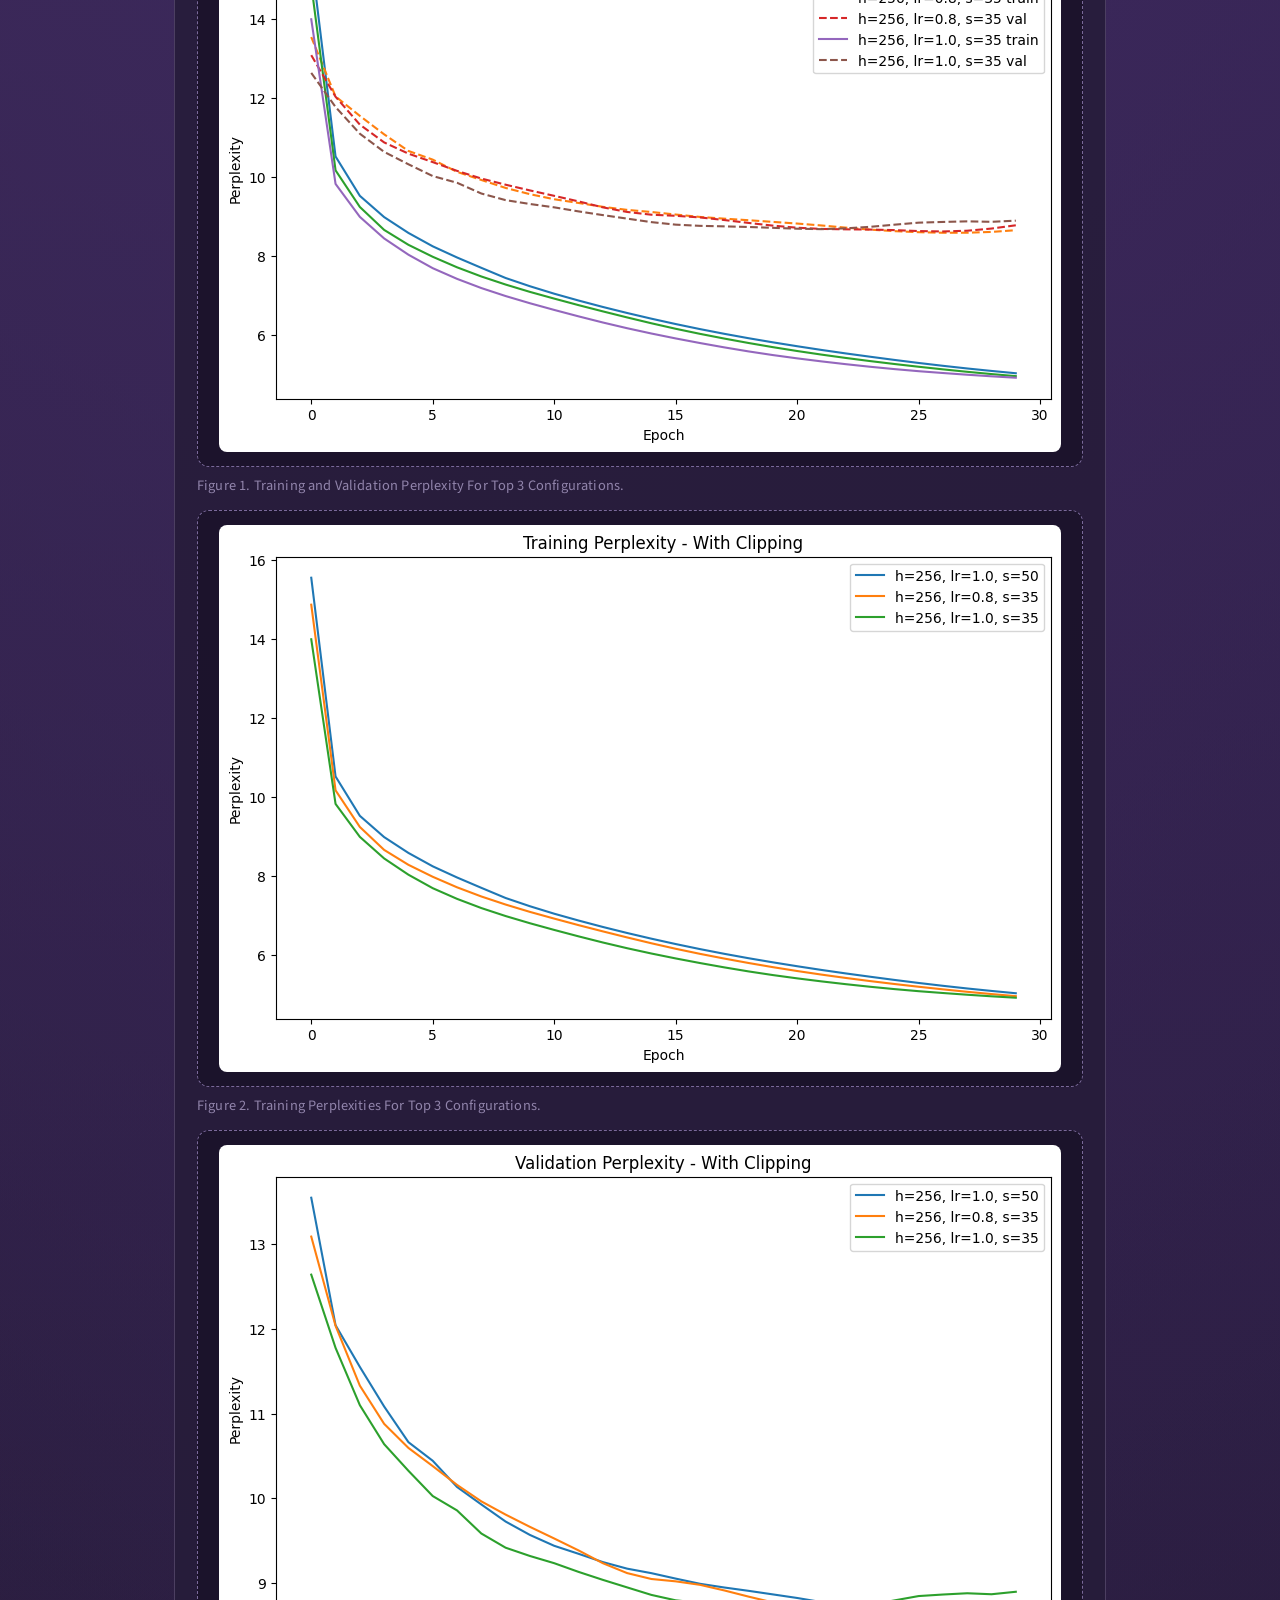
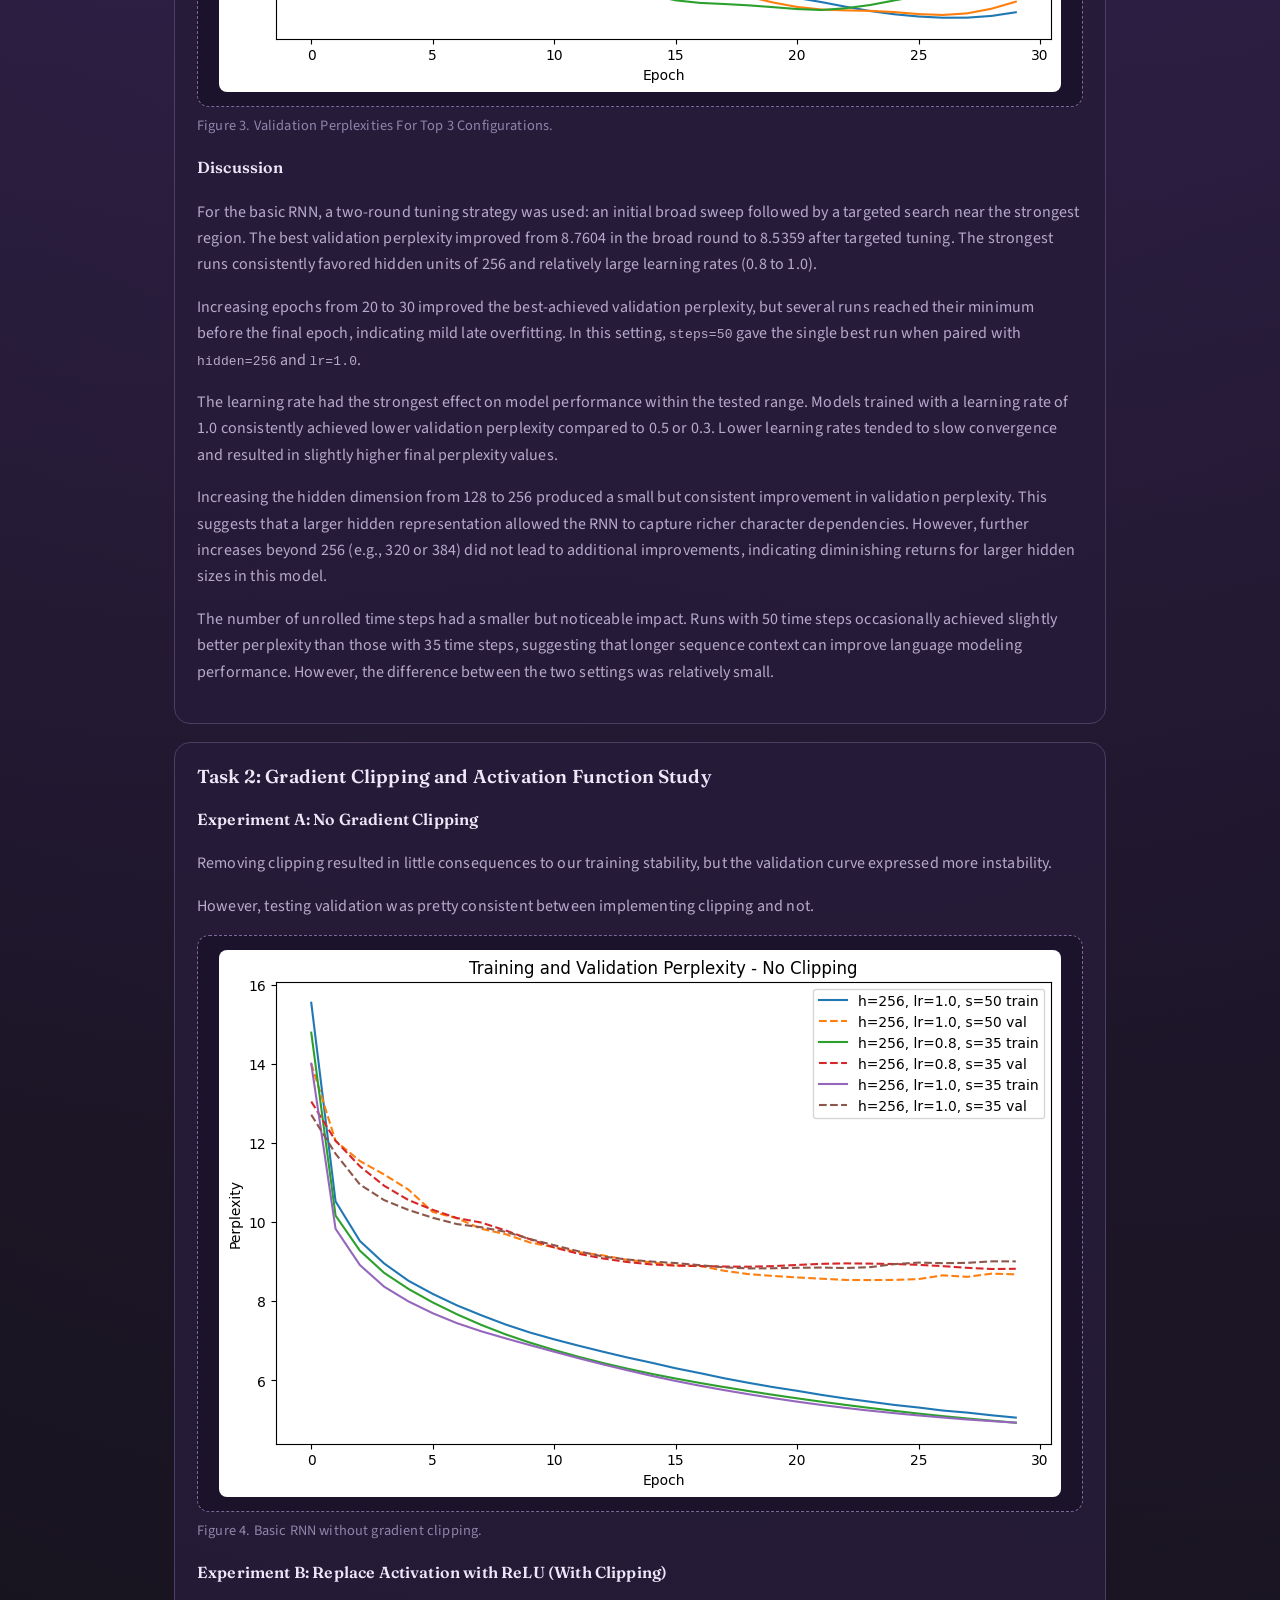
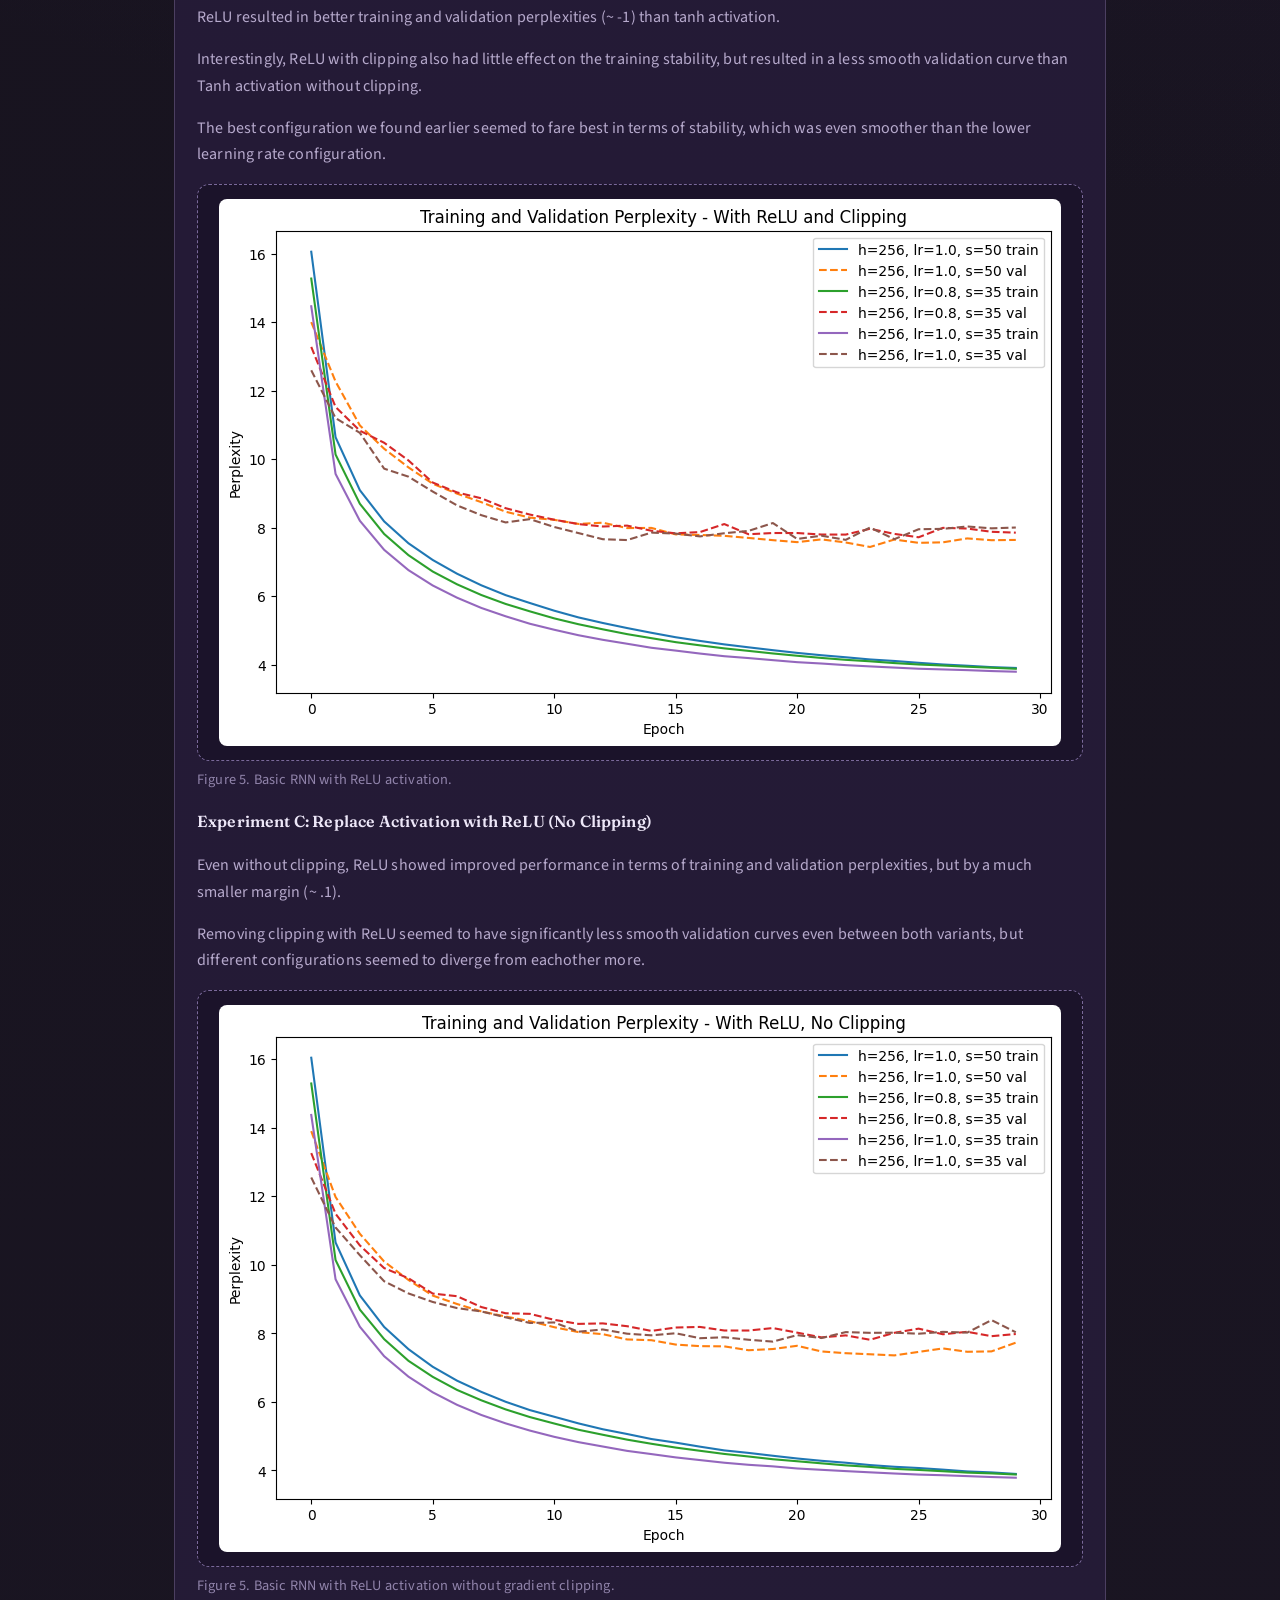
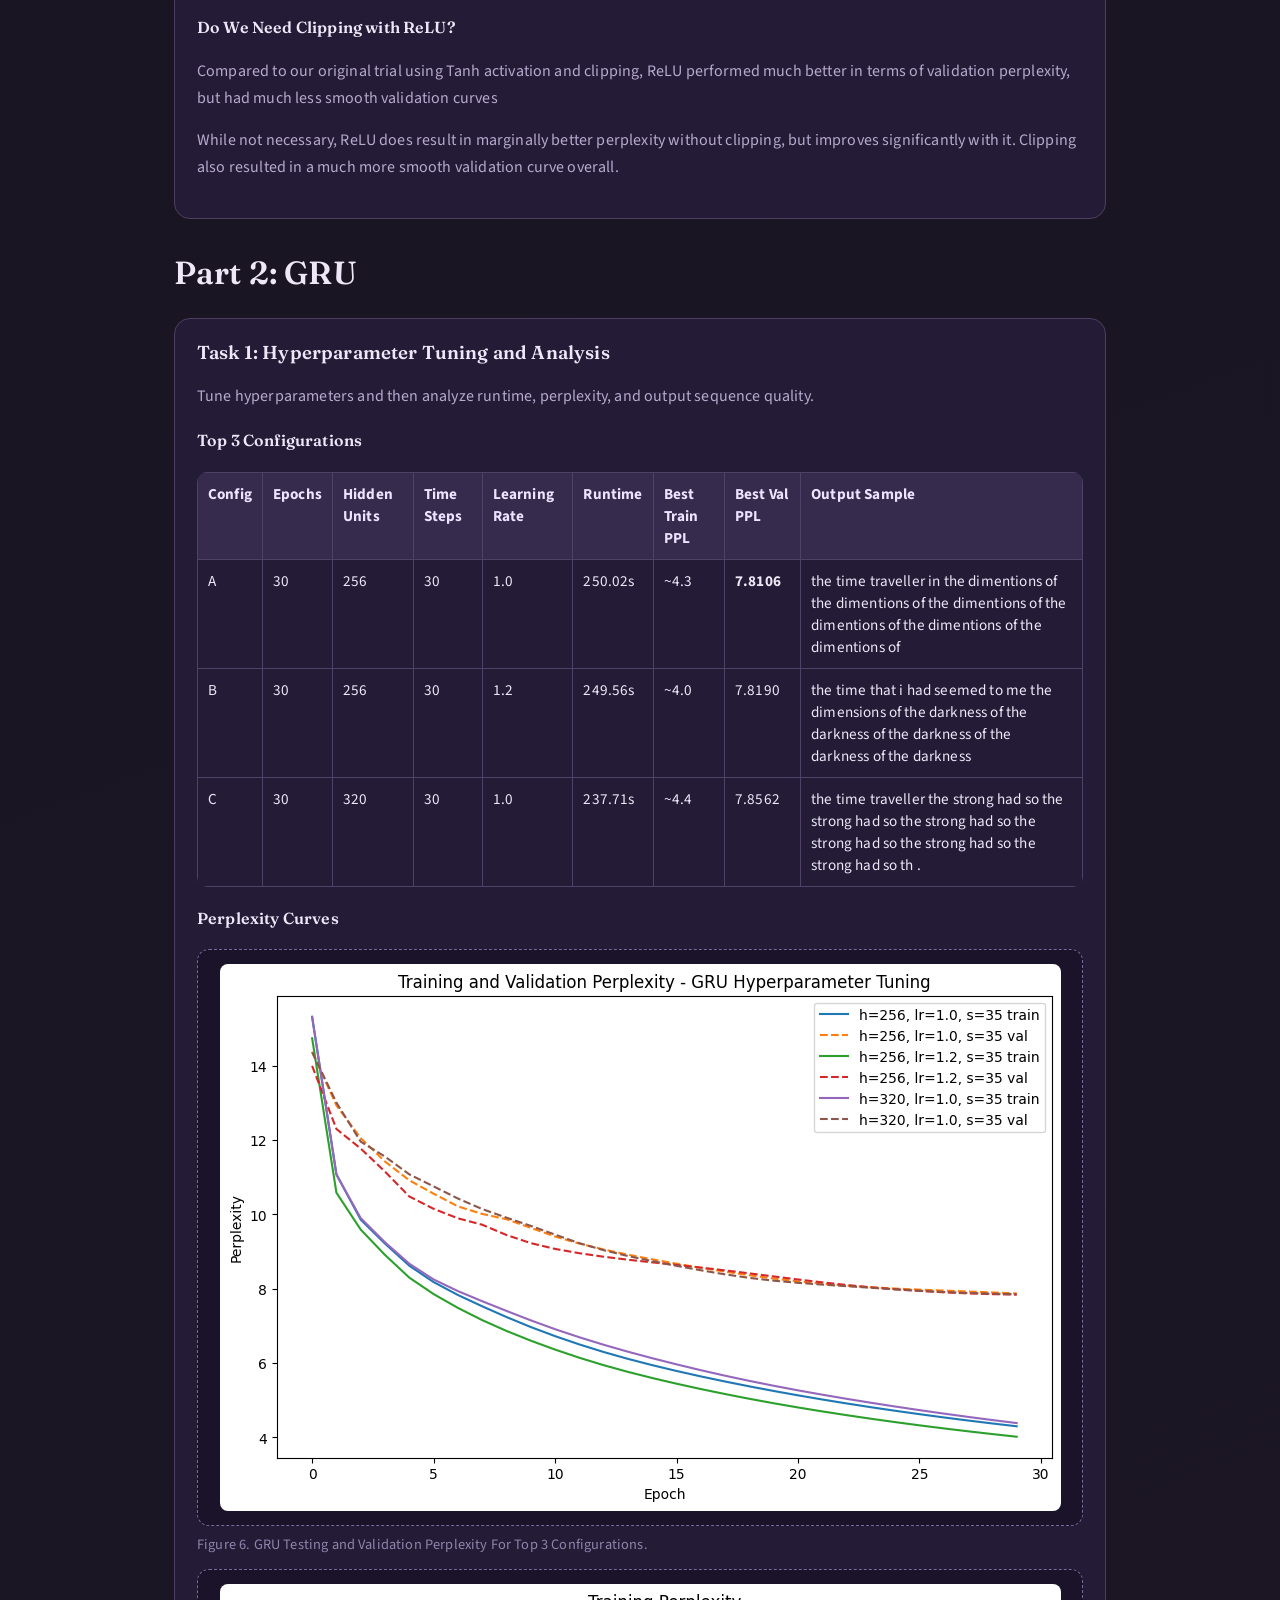
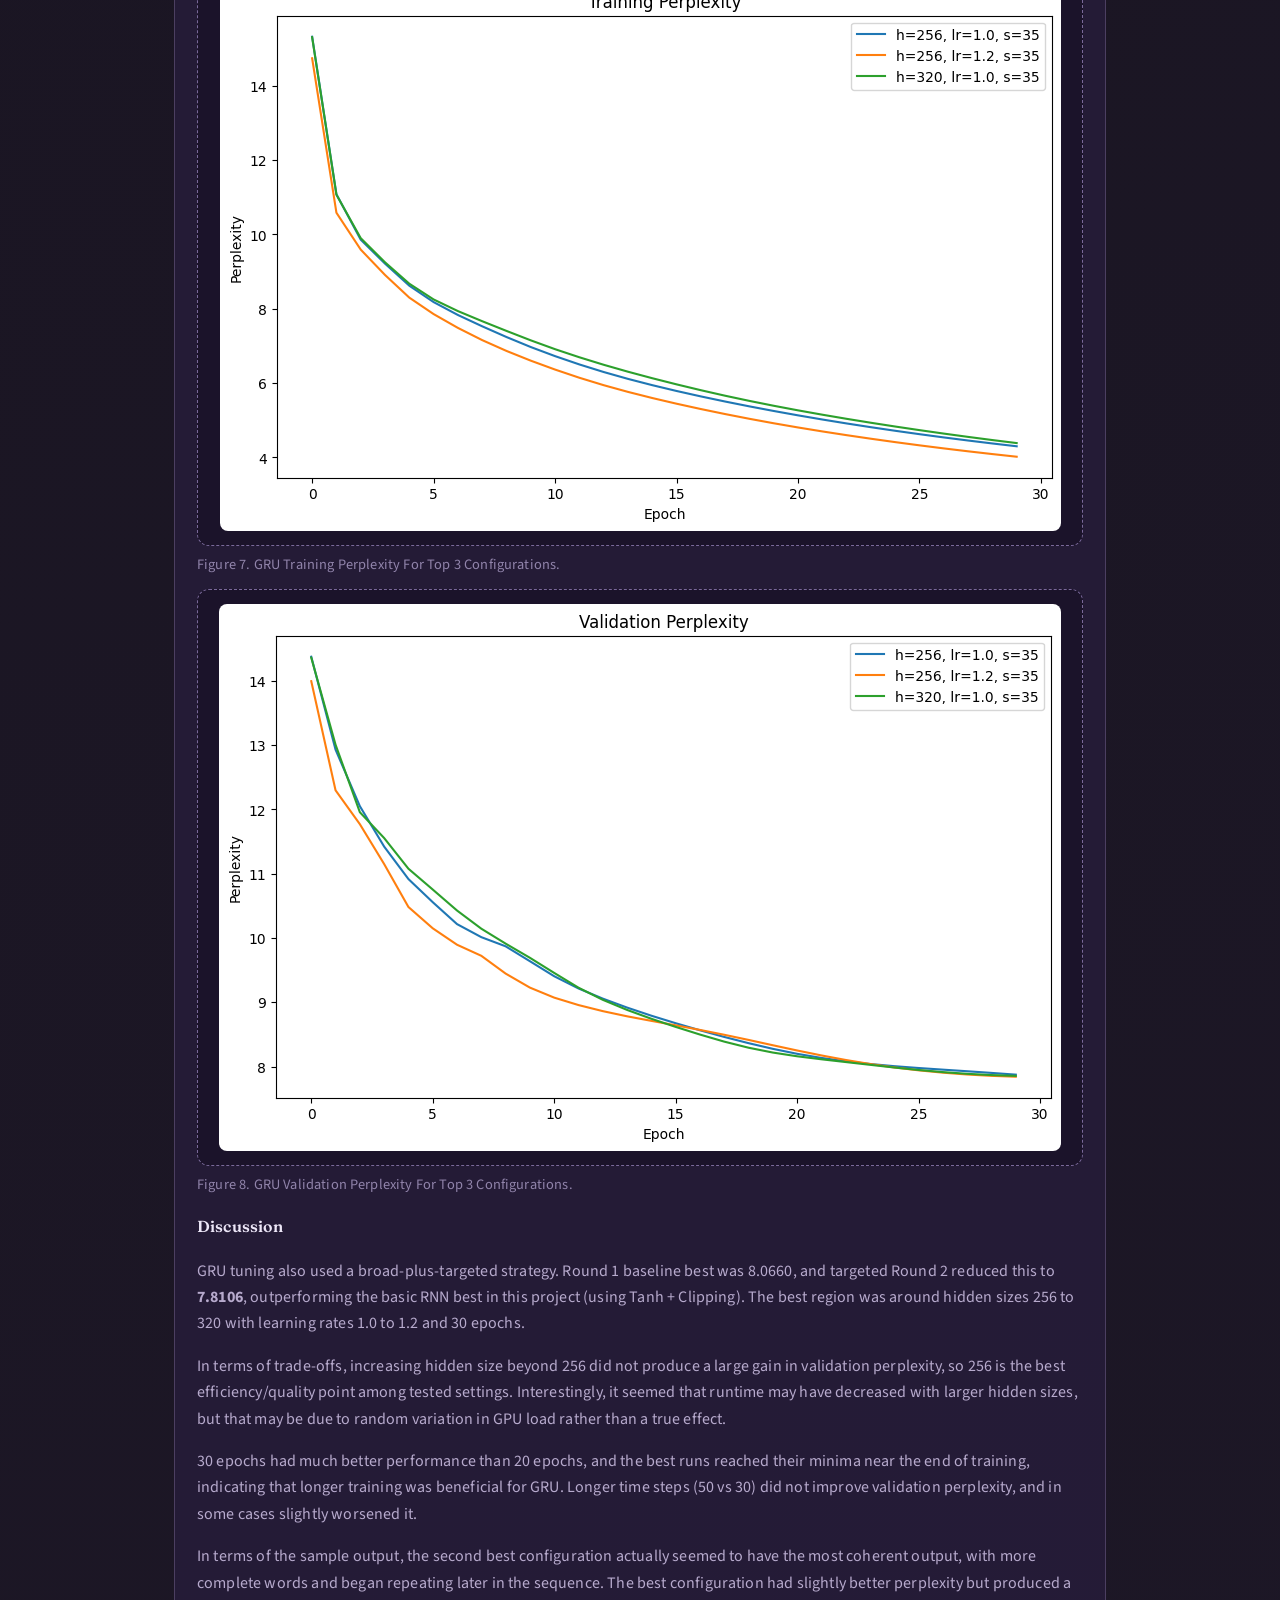
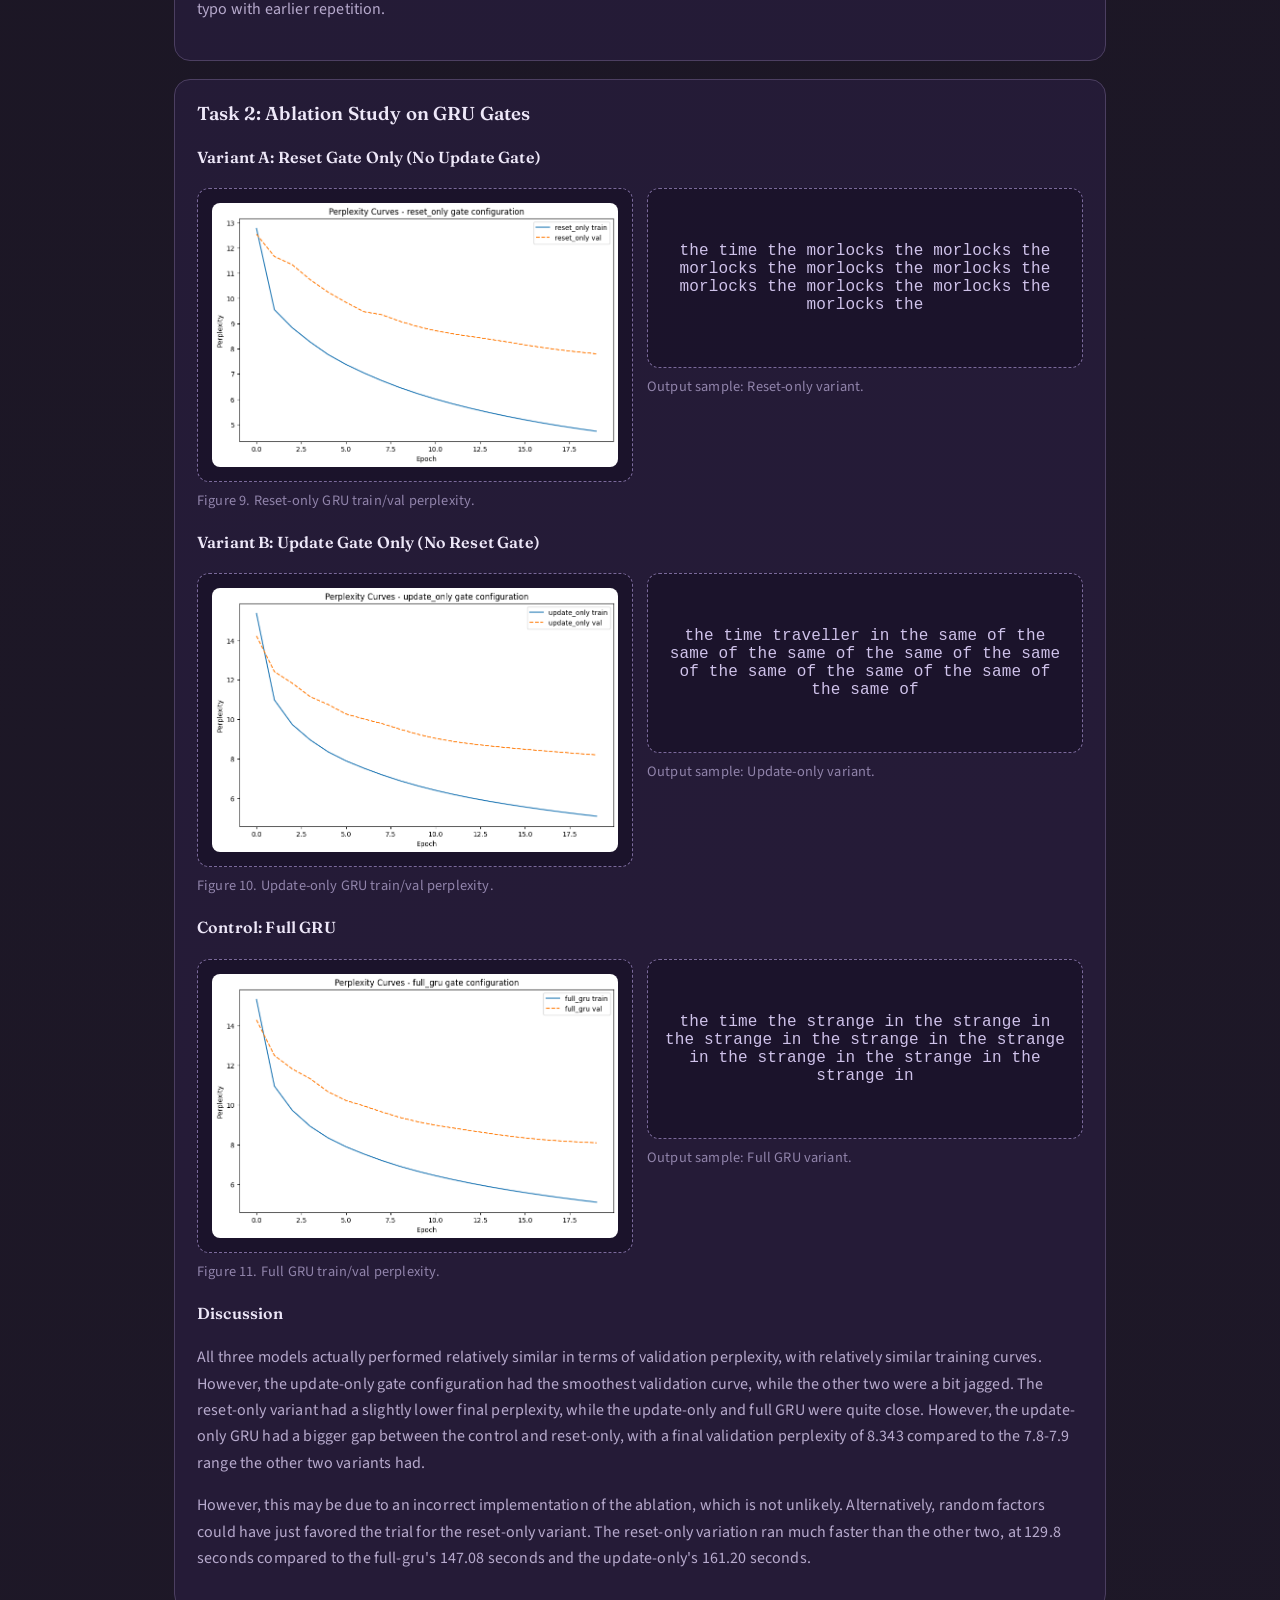
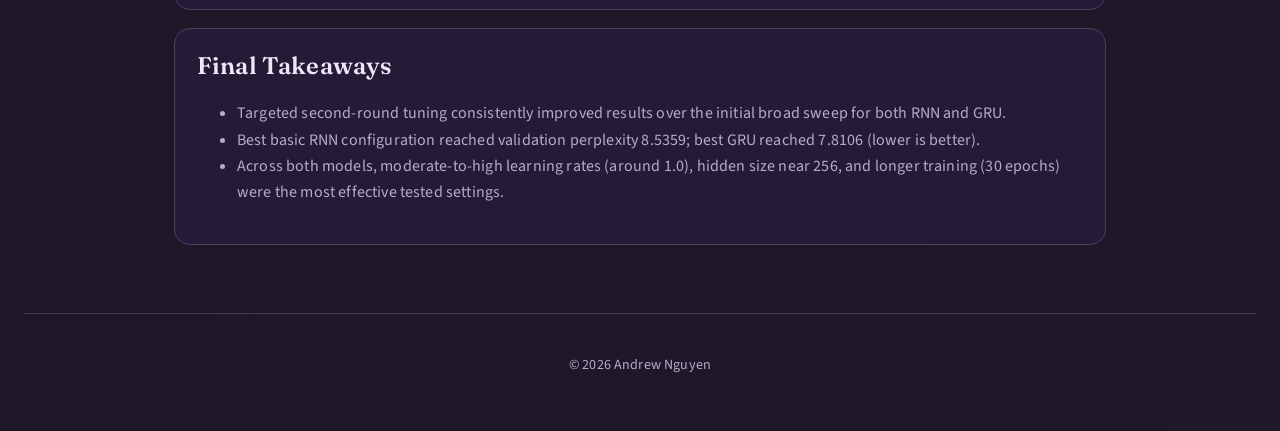
==== commit b0c07585: "Update index.html" ====
--- a/project2/index.html
+++ b/project2/index.html
@@ -261,7 +261,6 @@
     <h3>Task 2: Ablation Study on GRU Gates</h3>
 
     <h4>Variant A: Reset Gate Only (No Update Gate)</h4>
-    <p>[Describe implementation choice and behavior.]</p>
     <div class="figure-grid">
       <figure class="placeholder-figure">
         <div class="img-placeholder"><img src = "images/reset_only.png"></div>
@@ -274,7 +273,6 @@
     </div>
 
     <h4>Variant B: Update Gate Only (No Reset Gate)</h4>
-    <p>[Describe implementation choice and behavior.]</p>
     <div class="figure-grid">
       <figure class="placeholder-figure">
         <div class="img-placeholder"><img src = "images/update_only.png"></div>
@@ -326,3 +324,4 @@
 </body>
 </html>
 
+
--- a/project2/project2.css
+++ b/project2/project2.css
@@ -1,42 +1,53 @@
 :root {
-  --bg-dark: #14111a;
-  --bg-mid: #1f1830;
-  --panel: rgba(38, 28, 57, 0.88);
-  --line: #4f4267;
-  --text-main: #efe8ff;
-  --text-soft: #c2b7de;
-  --text-muted: #9d8fbc;
-  --accent: #d9cdf3;
-  --accent-strong: #b99ce9;
+    --bg-dark: #14111a;
+    --bg-mid: #1e1828;
+    --line: #4c3f61;
+    --text-main: #ede7f8;
+    --text-soft: #b7aacd;
+    --text-muted: #9184ab;
+    --accent: #d9cdf3;
+    --accent-strong: #b89ce8;
 }
 
 * {
-  box-sizing: border-box;
+    box-sizing: border-box;
 }
 
 body {
-  margin: 0;
-  min-height: 100vh;
-  font-family: "Source Sans 3", "Trebuchet MS", sans-serif;
-  color: var(--text-main);
-  background:
-    radial-gradient(circle at 12% 9%, #41265e 0%, rgba(65, 38, 94, 0) 30%),
-    radial-gradient(circle at 88% 14%, #2f2149 0%, rgba(47, 33, 73, 0) 33%),
-    linear-gradient(155deg, var(--bg-dark) 0%, var(--bg-mid) 100%);
+    margin: 0;
+    min-height: 100vh;
+    font-family: "Source Sans 3", "Trebuchet MS", sans-serif;
+    color: var(--text-main);
+    background:
+        radial-gradient(circle at 15% 8%, #3f2b5f 0%, rgba(63, 43, 95, 0) 32%),
+        radial-gradient(circle at 85% 12%, #311f4f 0%, rgba(49, 31, 79, 0) 35%),
+        linear-gradient(160deg, var(--bg-dark) 0%, var(--bg-mid) 100%);
+    letter-spacing: 0.01em;
+}
+
+body::before {
+    content: "";
+    position: fixed;
+    inset: 0;
+    pointer-events: none;
+    background-image: linear-gradient(rgba(255, 255, 255, 0.035) 1px, transparent 1px);
+    background-size: 100% 4px;
+    opacity: 0.25;
 }
 
 .hero {
-  max-width: 980px;
-  margin: 0 auto;
-  padding: 80px 24px 30px;
+    max-width: 980px;
+    margin: 0 auto;
+    padding: 80px 24px 30px;
+    animation: rise-in 0.8s ease-out both;
 }
 
 .eyebrow {
-  margin: 0;
-  font-size: 0.76rem;
-  letter-spacing: 0.15em;
-  text-transform: uppercase;
-  color: var(--accent-strong);
+    margin: 0;
+    font-size: 0.76rem;
+    text-transform: uppercase;
+    letter-spacing: 0.15em;
+    color: var(--accent-strong);
 }
 
 h1,
@@ -44,164 +55,185 @@
 h3,
 h4,
 h5 {
-  font-family: "Fraunces", Georgia, serif;
-  font-weight: 600;
+    font-family: "Fraunces", Georgia, serif;
+    font-weight: 600;
 }
 
 .hero h1 {
-  margin: 12px 0 0;
-  font-size: clamp(2rem, 6vw, 3.4rem);
-  line-height: 1.08;
+    margin: 12px 0 0;
+    font-size: clamp(2rem, 6vw, 3.4rem);
+    line-height: 1.08;
+    color: #f2ecff;
 }
 
 .subtitle {
-  margin: 12px 0 0;
-  color: var(--text-soft);
+    margin: 12px 0 0;
+    color: var(--text-soft);
 }
 
 .hero-links {
-  margin-top: 18px;
-  display: flex;
-  gap: 14px;
-  flex-wrap: wrap;
+    margin-top: 18px;
+    display: flex;
+    gap: 14px;
+    flex-wrap: wrap;
 }
 
 .hero-links a {
-  color: var(--accent);
-  text-decoration: none;
-  border: 1px solid var(--line);
-  border-radius: 999px;
-  padding: 8px 14px;
+    color: var(--accent);
+    text-decoration: none;
+    border: 1px solid var(--line);
+    border-radius: 999px;
+    padding: 8px 14px;
 }
 
 .hero-links a:hover,
 .hero-links a:focus-visible {
-  border-color: var(--accent-strong);
-  background: rgba(185, 156, 233, 0.14);
+    border-color: var(--accent-strong);
+    background: rgba(185, 156, 233, 0.14);
 }
 
 .container {
-  max-width: 980px;
-  margin: 0 auto;
-  padding: 8px 24px 64px;
-  display: grid;
-  gap: 18px;
+    max-width: 980px;
+    margin: 0 auto;
+    padding: 8px 24px 64px;
+    display: grid;
+    gap: 18px;
 }
 
 .section-title {
-  margin-top: 8px;
+    margin-top: 8px;
 }
 
 .section-title h2 {
-  margin: 8px 0;
-  font-size: clamp(1.4rem, 3.4vw, 2rem);
+    margin: 8px 0;
+    font-size: clamp(1.4rem, 3.4vw, 2rem);
 }
 
 .card {
-  border: 1px solid var(--line);
-  border-radius: 16px;
-  background: var(--panel);
-  padding: 22px;
+    border: 1px solid var(--line);
+    border-radius: 16px;
+    background: rgba(38, 28, 57, 0.88);
+    padding: 22px;
 }
 
 .card h2,
 .card h3 {
-  margin-top: 0;
+    margin-top: 0;
 }
 
 p,
 li {
-  color: var(--text-soft);
-  line-height: 1.65;
+    color: var(--text-soft);
+    line-height: 1.65;
 }
 
 table {
-  width: 100%;
-  border-collapse: collapse;
-  margin-top: 10px;
-  overflow: hidden;
-  border-radius: 10px;
+    width: 100%;
+    border-collapse: collapse;
+    margin-top: 10px;
+    overflow: hidden;
+    border-radius: 10px;
 }
 
 th,
 td {
-  border: 1px solid #504167;
-  padding: 10px;
-  text-align: left;
-  vertical-align: top;
-  font-size: 0.95rem;
+    border: 1px solid #504167;
+    padding: 10px;
+    text-align: left;
+    vertical-align: top;
+    font-size: 0.95rem;
 }
 
 th {
-  background: rgba(88, 70, 120, 0.34);
-  color: #efe4ff;
+    background: rgba(88, 70, 120, 0.34);
+    color: #efe4ff;
 }
 
 .figure-grid {
-  margin-top: 14px;
-  display: grid;
-  gap: 14px;
-  grid-template-columns: repeat(auto-fit, minmax(220px, 1fr));
+    margin-top: 14px;
+    display: grid;
+    gap: 14px;
+    grid-template-columns: repeat(auto-fit, minmax(220px, 1fr));
 }
 
 figure {
-  margin: 0;
-}
-
-img {
-  width: 100%;
-  border-radius: 12px;
-  border: 1px solid var(--line);
-  background: rgba(25, 18, 40, 0.8);
-  display: block;
+    margin: 0;
 }
 
 figcaption {
-  margin-top: 8px;
-  color: var(--text-muted);
-  font-size: 0.9rem;
-}
-
-pre {
-  margin-top: 8px;
-  background: rgba(20, 13, 34, 0.92);
-  border: 1px solid var(--line);
-  border-radius: 12px;
-  padding: 12px;
-  overflow-x: auto;
-}
-
-code {
-  font-family: Consolas, "Courier New", monospace;
-  font-size: 0.92rem;
-  color: #e4d8fc;
+    margin-top: 8px;
+    color: var(--text-muted);
+    font-size: 0.9rem;
+}
+
+.img-placeholder,
+.code-placeholder {
+    width: 100%;
+    min-height: 180px;
+    border-radius: 12px;
+    border: 1px dashed #7a699a;
+    background: rgba(25, 18, 40, 0.8);
+    color: #cfc2ea;
+    display: grid;
+    place-items: center;
+    text-align: center;
+    padding: 14px;
+}
+
+.img-placeholder img {
+    max-width: 100%;
+    max-height: 100%;
+    border-radius: 8px;
+    object-fit: contain;
+}
+
+.code-placeholder {
+    font-family: Consolas, "Courier New", monospace;
 }
 
 .site-footer {
-  max-width: 980px;
-  margin: 0 auto;
-  border-top: 1px solid rgba(157, 143, 188, 0.35);
-  text-align: center;
-  color: var(--text-muted);
-  padding: 22px 24px 36px;
+    border-top: 1px solid rgba(136, 117, 171, 0.35);
+    margin: 4px 24px 0;
+    padding: 26px 0 40px;
+    text-align: center;
+    color: var(--text-muted);
+    font-size: 0.88rem;
+}
+
+@keyframes rise-in {
+    from {
+        opacity: 0;
+        transform: translateY(20px);
+    }
+
+    to {
+        opacity: 1;
+        transform: translateY(0);
+    }
 }
 
 @media (max-width: 760px) {
-  .hero {
-    padding: 62px 18px 24px;
-  }
-
-  .container {
-    padding: 8px 18px 48px;
-  }
-
-  .card {
-    padding: 18px;
-  }
-
-  th,
-  td {
-    font-size: 0.88rem;
-    padding: 8px;
-  }
-}
+    .hero {
+        padding: 62px 18px 24px;
+    }
+
+    .container {
+        padding: 8px 18px 48px;
+    }
+
+    .card {
+        padding: 18px;
+    }
+
+    th,
+    td {
+        font-size: 0.88rem;
+        padding: 8px;
+    }
+
+    .site-footer {
+        margin: 0 18px;
+        padding-bottom: 28px;
+    }
+}
+
